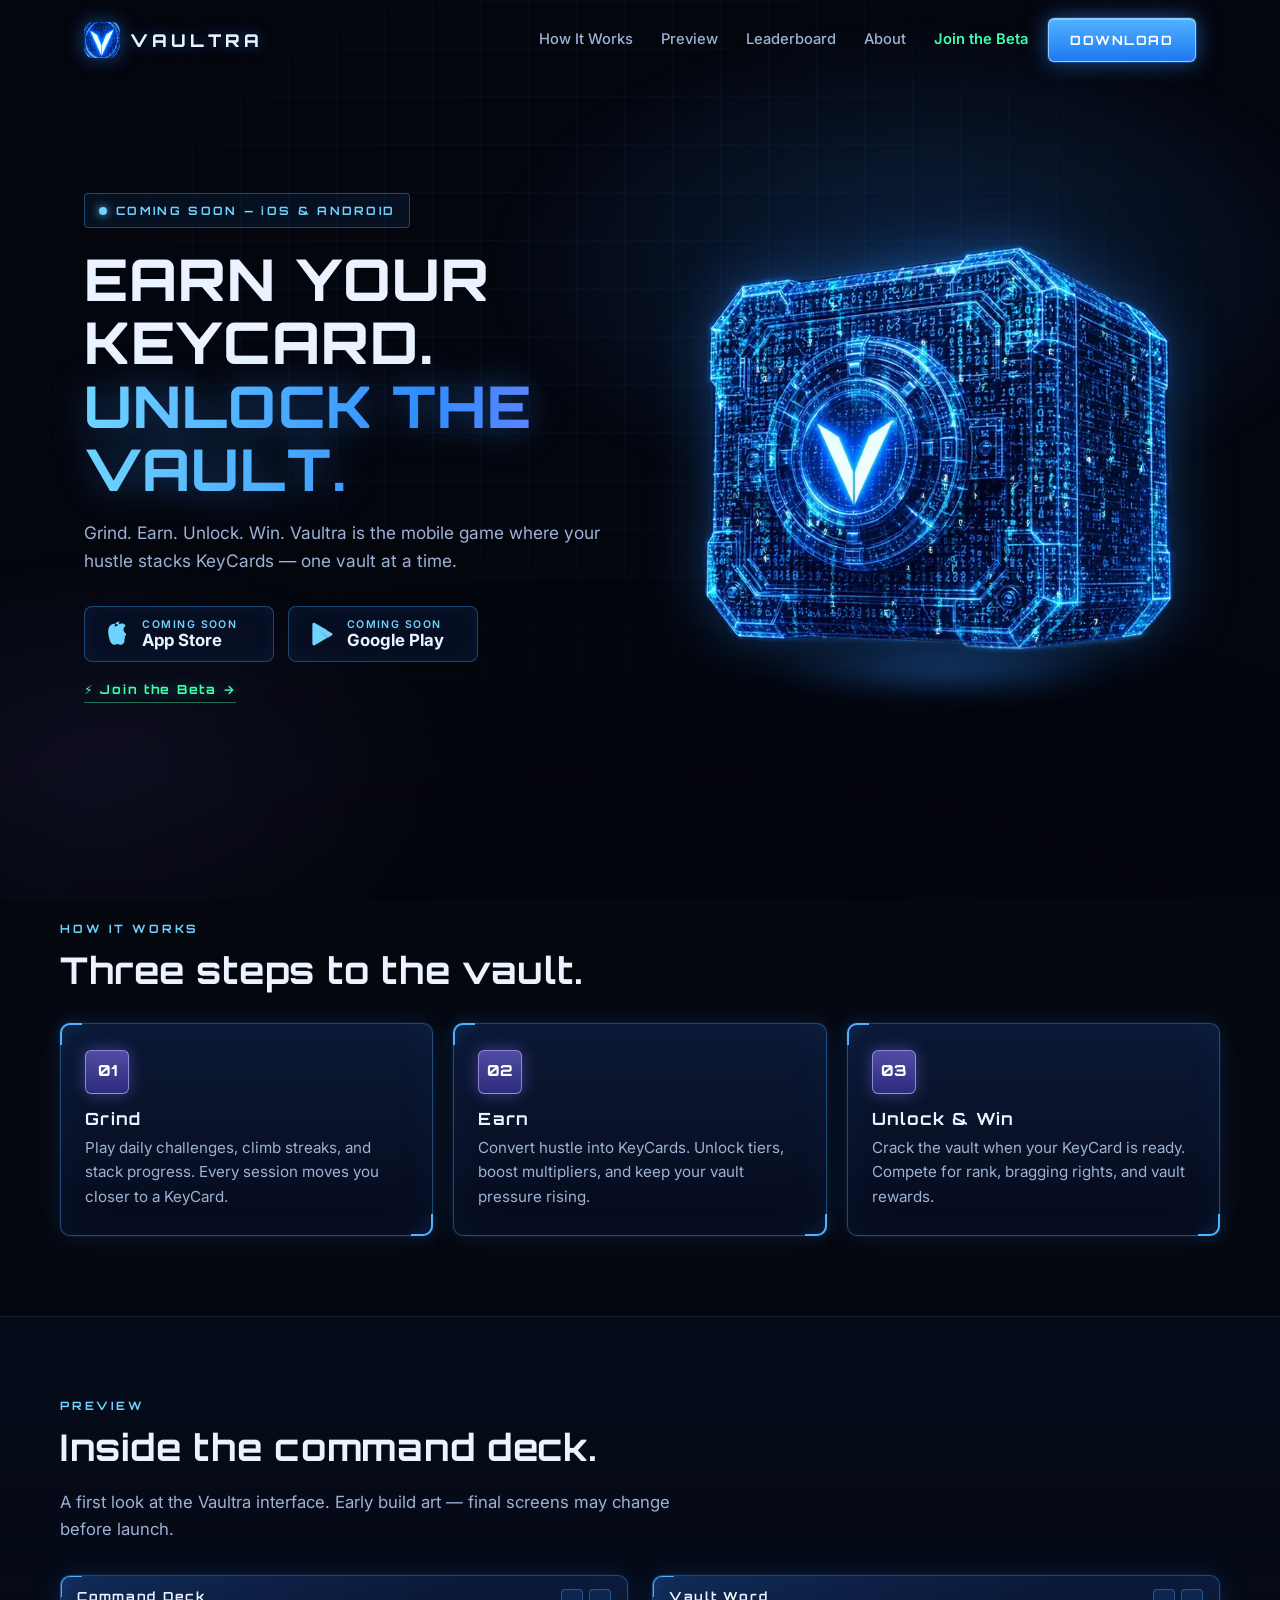
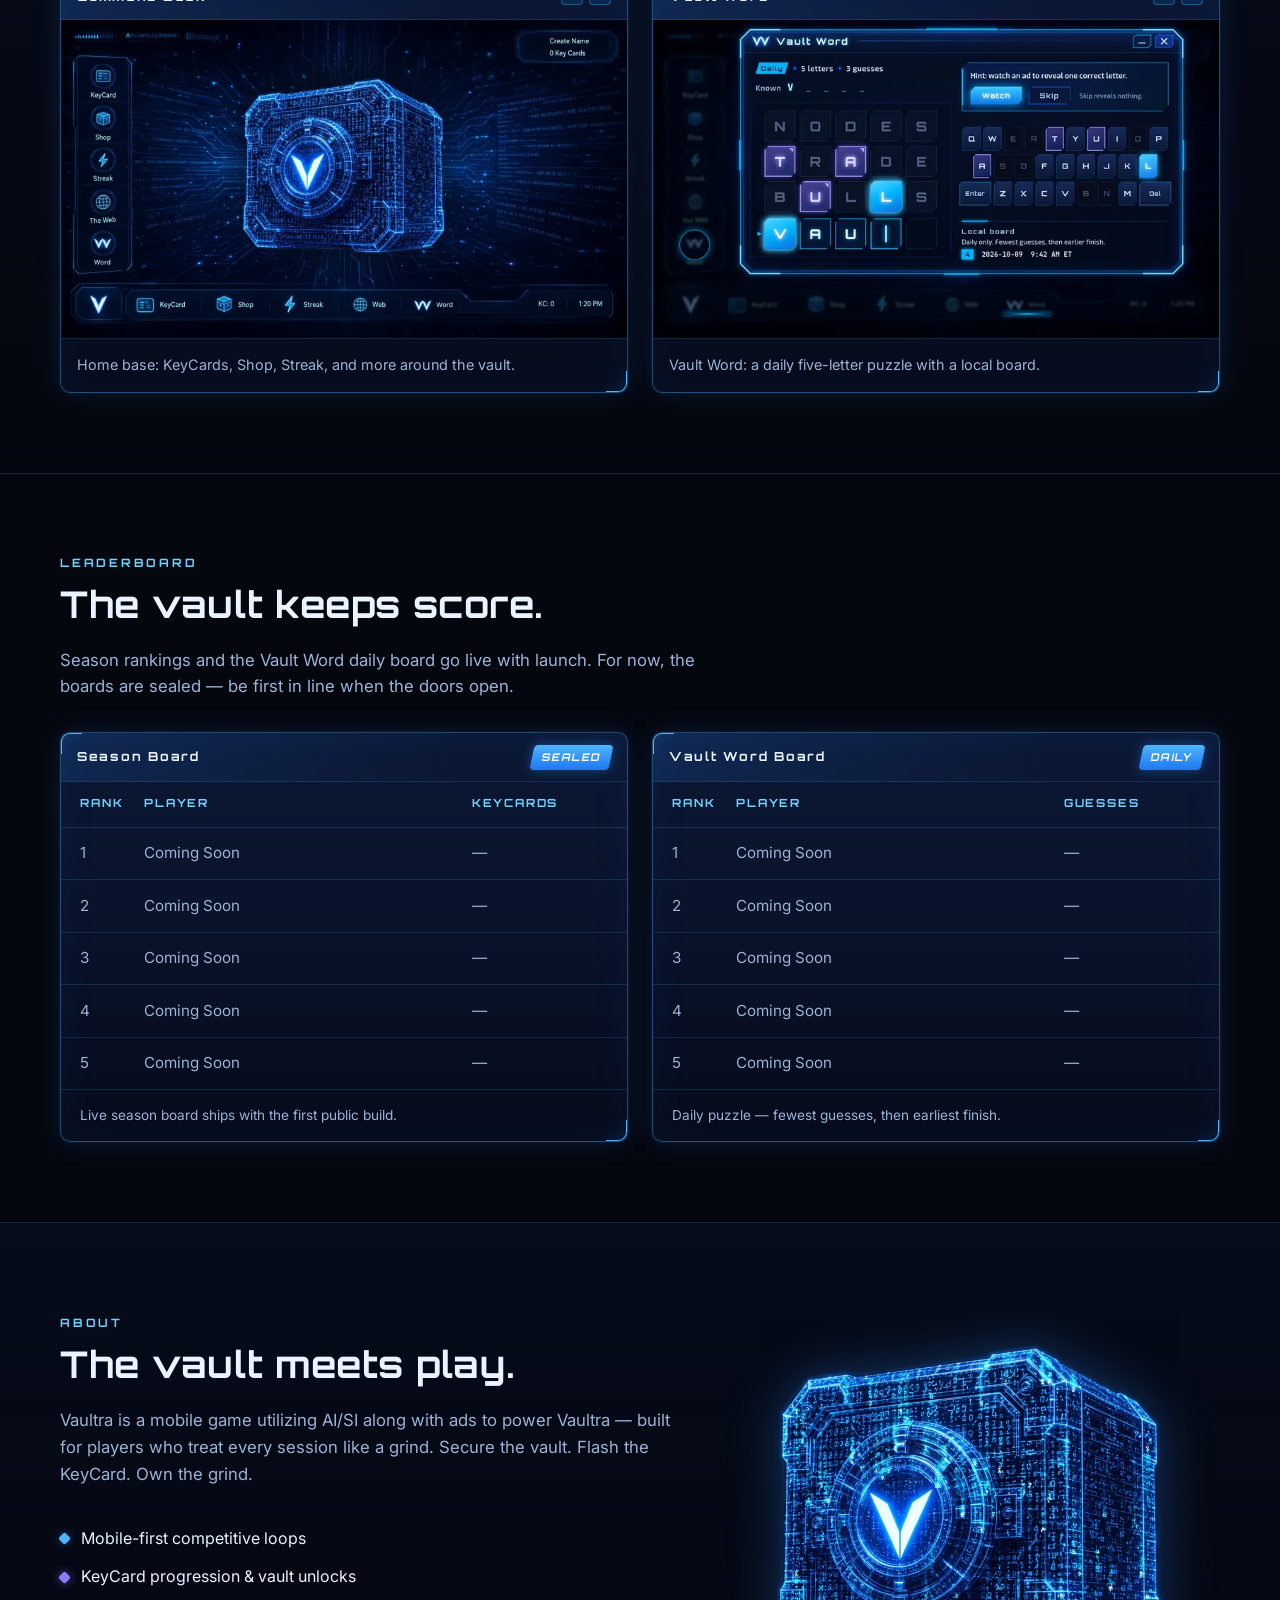
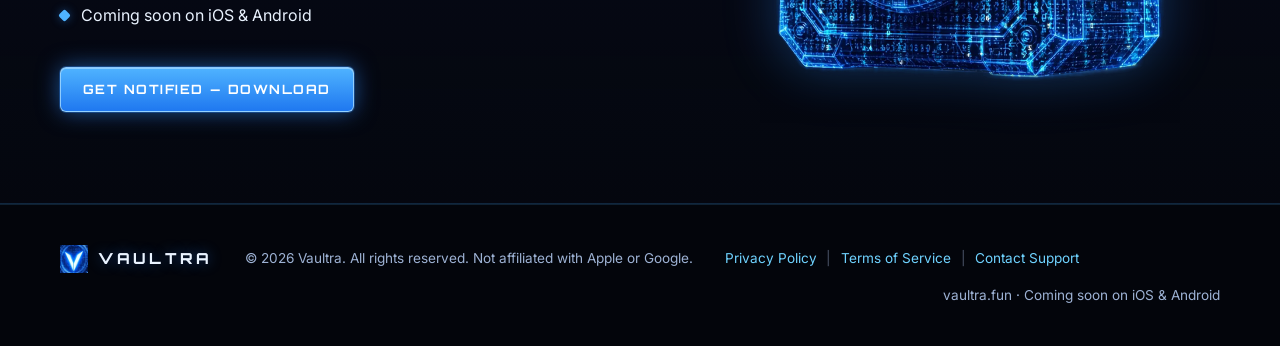
==== index.html @ bc37df1e "Add /signup closed-beta page (Quantum City bg, FormSubmit form + thanks page), /privacy and /terms, " ====
<!DOCTYPE html>
<html lang="en">
<head>
  <meta charset="utf-8" />
  <meta name="viewport" content="width=device-width, initial-scale=1" />
  <title>Vaultra — Earn Your KeyCard. Unlock the Vault.</title>
  <meta name="description" content="Grind. Earn. Unlock. Win. Vaultra is the mobile game where your hustle stacks KeyCards — one vault at a time." />
  <meta name="theme-color" content="#05070f" />
  <meta name="color-scheme" content="dark" />
  <meta property="og:title" content="Vaultra — Earn Your KeyCard. Unlock the Vault." />
  <meta property="og:description" content="Vaultra is the mobile game where your hustle stacks KeyCards — one vault at a time. Coming soon to iOS &amp; Android." />
  <meta property="og:image" content="https://vaultra.fun/assets/img/vault-poster.webp" />
  <meta property="og:url" content="https://vaultra.fun/" />
  <link rel="icon" type="image/png" sizes="32x32" href="assets/favicon-32.png" />
  <link rel="icon" type="image/png" sizes="64x64" href="assets/favicon-64.png" />
  <link rel="apple-touch-icon" sizes="180x180" href="assets/apple-touch-icon.png" />
  <link rel="preload" as="image" href="assets/img/vault-poster.webp" type="image/webp" />
  <link rel="preconnect" href="https://fonts.googleapis.com" />
  <link rel="preconnect" href="https://fonts.gstatic.com" crossorigin />
  <link href="https://fonts.googleapis.com/css2?family=Inter:wght@400;500;600;700&family=Orbitron:wght@600;700;800&display=swap" rel="stylesheet" />
  <link rel="stylesheet" href="styles.css" />
</head>
<body>
  <canvas class="code-stream" aria-hidden="true"></canvas>
  <div class="bg-glow" aria-hidden="true"></div>
  <div class="bg-grid" aria-hidden="true"></div>

  <header class="site-header">
    <a class="brand" href="#top" aria-label="Vaultra home">
      <img src="assets/favicon-64.png" alt="" width="36" height="36" class="brand-mark" />
      <span class="brand-word">VAULTRA</span>
    </a>
    <nav class="nav" aria-label="Primary">
      <a href="#how">How It Works</a>
      <a href="#preview">Preview</a>
      <a href="#leaderboard">Leaderboard</a>
      <a href="#about">About</a>
      <a href="/signup/" class="nav-beta">Join the Beta</a>
    </nav>
    <a class="btn btn-primary header-cta" href="#download">DOWNLOAD</a>
    <button class="nav-toggle" type="button" aria-label="Open menu" aria-expanded="false">
      <span></span><span></span><span></span>
    </button>
  </header>

  <main id="top">
    <section class="hero">
      <div class="hero-copy">
        <p class="eyebrow"><span class="pulse" aria-hidden="true"></span>COMING SOON — iOS &amp; ANDROID</p>
        <h1>
          <span class="line-white">EARN YOUR KEYCARD.</span>
          <span class="line-blue">UNLOCK THE VAULT.</span>
        </h1>
        <p class="subcopy">
          Grind. Earn. Unlock. Win. Vaultra is the mobile game where your hustle stacks
          KeyCards — one vault at a time.
        </p>
        <div class="store-row" id="download">
          <span class="store-btn" role="img" aria-label="App Store — Coming Soon" title="Coming Soon">
            <svg class="store-icon" viewBox="0 0 24 24" aria-hidden="true"><path fill="currentColor" d="M18.71 19.5c-.83 1.24-1.71 2.45-3.05 2.47-1.34.03-1.77-.79-3.29-.79-1.53 0-2 .77-3.27.82-1.31.05-2.3-1.32-3.14-2.53C4.25 15 2.94 8.55 4.93 5.19c.99-1.66 2.76-2.71 4.68-2.74 1.3-.03 2.54.88 3.29.88.76 0 2.19-1.09 3.68-.93.62.03 2.37.25 3.49 1.9-.09.06-2.08 1.22-2.06 3.64.03 2.89 2.54 3.85 2.57 3.86-.02.07-.4 1.37-1.32 2.71M13 3.5c.73-.83 1.22-1.98 1.08-3.13-1.05.04-2.31.7-3.06 1.56-.67.77-1.26 2-1.1 3.17 1.16.09 2.35-.59 3.08-1.6"/></svg>
            <span class="store-text"><small>Coming Soon</small><strong>App Store</strong></span>
          </span>
          <span class="store-btn" role="img" aria-label="Google Play — Coming Soon" title="Coming Soon">
            <svg class="store-icon" viewBox="0 0 24 24" aria-hidden="true"><path fill="currentColor" d="M3.6 1.8c-.3.3-.5.8-.5 1.4v17.6c0 .6.2 1.1.5 1.4l.1.1 9.9-9.9v-.2L3.7 1.7l-.1.1zM16.9 15.6l-3.3-3.3v-.2l3.3-3.3.1.1 3.9 2.2c1.1.6 1.1 1.7 0 2.3l-3.9 2.2h-.1zM17 15.5 13.6 12 3.6 22.2c.4.4 1 .4 1.7.1L17 15.5M17 8.5 5.3 1.8c-.7-.4-1.3-.3-1.7.1L13.6 12 17 8.5z"/></svg>
            <span class="store-text"><small>Coming Soon</small><strong>Google Play</strong></span>
          </span>
        </div>
        <a class="beta-link" href="/signup/"><span aria-hidden="true">⚡</span> Join the Beta →</a>
      </div>

      <div class="hero-art">
        <div class="hero-halo" aria-hidden="true"></div>
        <video class="hero-video vault-video" autoplay muted loop playsinline preload="none"
               poster="assets/img/vault-poster.webp" width="720" height="720"
               aria-label="Animated Vaultra vault with a glowing blue V">
          <source data-src="assets/video/vault-anim.webm" type="video/webm" />
          <source data-src="assets/video/vault-anim.mp4" type="video/mp4" />
          <img src="assets/img/vault-poster.webp" alt="Vaultra vault with a glowing blue V" width="720" height="720" />
        </video>
        <img class="hero-static vault-static" src="assets/img/vault-poster.webp" alt="Vaultra vault with a glowing blue V" width="720" height="720" />
        <div class="hero-floor" aria-hidden="true"></div>
      </div>
    </section>

    <section class="section" id="how">
      <div class="section-inner">
        <p class="section-eyebrow">HOW IT WORKS</p>
        <h2>Three steps to the vault.</h2>
        <div class="cards">
          <article class="card panel">
            <div class="card-num" aria-hidden="true">01</div>
            <h3>Grind</h3>
            <p>Play daily challenges, climb streaks, and stack progress. Every session moves you closer to a KeyCard.</p>
          </article>
          <article class="card panel">
            <div class="card-num" aria-hidden="true">02</div>
            <h3>Earn</h3>
            <p>Convert hustle into KeyCards. Unlock tiers, boost multipliers, and keep your vault pressure rising.</p>
          </article>
          <article class="card panel">
            <div class="card-num" aria-hidden="true">03</div>
            <h3>Unlock &amp; Win</h3>
            <p>Crack the vault when your KeyCard is ready. Compete for rank, bragging rights, and vault rewards.</p>
          </article>
        </div>
      </div>
    </section>

    <section class="section section-alt" id="preview">
      <div class="section-inner">
        <p class="section-eyebrow">PREVIEW</p>
        <h2>Inside the command deck.</h2>
        <p class="section-lead">A first look at the Vaultra interface. Early build art — final screens may change before launch.</p>
        <div class="shots">
          <figure class="shot panel">
            <div class="panel-bar"><span class="panel-title">Command Deck</span><span class="panel-dots" aria-hidden="true"><i></i><i></i></span></div>
            <img src="assets/img/desktop-command-deck-800.webp"
                 srcset="assets/img/desktop-command-deck-800.webp 800w, assets/img/desktop-command-deck.webp 1280w"
                 sizes="(max-width: 900px) 92vw, 540px"
                 alt="Vaultra command deck screen with the glowing blue V vault and KeyCard, Shop, Streak, Web and Word menus"
                 width="1280" height="720" loading="lazy" decoding="async" />
            <figcaption>Home base: KeyCards, Shop, Streak, and more around the vault.</figcaption>
          </figure>
          <figure class="shot panel">
            <div class="panel-bar"><span class="panel-title">Vault Word</span><span class="panel-dots" aria-hidden="true"><i></i><i></i></span></div>
            <img src="assets/img/vault-word-window-800.webp"
                 srcset="assets/img/vault-word-window-800.webp 800w, assets/img/vault-word-window.webp 1280w"
                 sizes="(max-width: 900px) 92vw, 540px"
                 alt="Vault Word daily puzzle window with a five-letter grid and on-screen keyboard"
                 width="1280" height="720" loading="lazy" decoding="async" />
            <figcaption>Vault Word: a daily five-letter puzzle with a local board.</figcaption>
          </figure>
        </div>
      </div>
    </section>

    <section class="section" id="leaderboard">
      <div class="section-inner">
        <p class="section-eyebrow">LEADERBOARD</p>
        <h2>The vault keeps score.</h2>
        <p class="section-lead">Season rankings and the Vault Word daily board go live with launch. For now, the boards are sealed — be first in line when the doors open.</p>
        <div class="lb-grid">
          <div class="lb-panel panel" role="region" aria-label="Season Board">
            <div class="panel-bar"><span class="panel-title">Season Board</span><span class="tag">Sealed</span></div>
            <div class="lb-row lb-head"><span>Rank</span><span>Player</span><span>KeyCards</span></div>
            <div class="lb-row muted"><span>1</span><span>Coming Soon</span><span>—</span></div>
            <div class="lb-row muted"><span>2</span><span>Coming Soon</span><span>—</span></div>
            <div class="lb-row muted"><span>3</span><span>Coming Soon</span><span>—</span></div>
            <div class="lb-row muted"><span>4</span><span>Coming Soon</span><span>—</span></div>
            <div class="lb-row muted"><span>5</span><span>Coming Soon</span><span>—</span></div>
            <p class="lb-note">Live season board ships with the first public build.</p>
          </div>
          <div class="lb-panel panel" role="region" aria-label="Vault Word Board">
            <div class="panel-bar"><span class="panel-title">Vault Word Board</span><span class="tag">Daily</span></div>
            <div class="lb-row lb-head"><span>Rank</span><span>Player</span><span>Guesses</span></div>
            <div class="lb-row muted"><span>1</span><span>Coming Soon</span><span>—</span></div>
            <div class="lb-row muted"><span>2</span><span>Coming Soon</span><span>—</span></div>
            <div class="lb-row muted"><span>3</span><span>Coming Soon</span><span>—</span></div>
            <div class="lb-row muted"><span>4</span><span>Coming Soon</span><span>—</span></div>
            <div class="lb-row muted"><span>5</span><span>Coming Soon</span><span>—</span></div>
            <p class="lb-note">Daily puzzle — fewest guesses, then earliest finish.</p>
          </div>
        </div>
      </div>
    </section>

    <section class="section section-alt" id="about">
      <div class="section-inner about-grid">
        <div>
          <p class="section-eyebrow">ABOUT</p>
          <h2>The vault meets play.</h2>
          <p class="section-lead">
            Vaultra is a mobile game utilizing AI/SI along with ads to power Vaultra — built for players who treat every session like a grind. Secure the vault. Flash the KeyCard. Own the grind.
          </p>
          <ul class="about-list">
            <li><span class="dot"></span> Mobile-first competitive loops</li>
            <li><span class="dot alt"></span> KeyCard progression &amp; vault unlocks</li>
            <li><span class="dot"></span> Coming soon on iOS &amp; Android</li>
          </ul>
          <a class="btn btn-primary" href="#download">GET NOTIFIED — DOWNLOAD</a>
        </div>
        <figure class="about-art vault-media">
          <video class="vault-video about-video" muted loop playsinline preload="none"
                 poster="assets/img/vault-poster.webp" width="720" height="720"
                 aria-label="Animated Vaultra vault mark — glowing blue V on a code-etched vault">
            <source data-src="assets/video/vault-anim.webm" type="video/webm" />
            <source data-src="assets/video/vault-anim.mp4" type="video/mp4" />
            <img src="assets/img/vault-poster.webp" alt="Vaultra vault mark — glowing blue V on a code-etched vault" width="720" height="720" loading="lazy" decoding="async" />
          </video>
          <img class="vault-static" src="assets/img/vault-poster.webp" alt="Vaultra vault mark — glowing blue V on a code-etched vault" width="720" height="720" loading="lazy" decoding="async" />
        </figure>
      </div>
    </section>
  </main>

  <footer class="site-footer">
    <div class="footer-inner">
      <div class="brand brand-footer">
        <img src="assets/favicon-64.png" alt="" width="28" height="28" loading="lazy" />
        <span class="brand-word">VAULTRA</span>
      </div>
      <p class="footer-copy">© <span id="year"></span> Vaultra. All rights reserved. Not affiliated with Apple or Google.</p>
      <nav class="footer-links" aria-label="Legal">
        <a href="/privacy/">Privacy Policy</a><span aria-hidden="true">|</span>
        <a href="/terms/">Terms of Service</a><span aria-hidden="true">|</span>
        <a href="mailto:vaultra@mail.grokbot.com">Contact Support</a>
      </nav>
      <p class="footer-meta">vaultra.fun · Coming soon on iOS &amp; Android</p>
    </div>
  </footer>

  <script src="main.js" defer></script>
</body>
</html>
---- styles.css ----
/* Vaultra — Matrix / AI blue command-deck theme */
:root {
  --bg: #05070f;
  --bg-deep: #03050b;
  --panel: rgba(9, 18, 40, 0.78);
  --panel-solid: #0a1430;
  --blue: #2f8cff;
  --blue-bright: #4fb3ff;
  --cyan: #6fd3ff;
  --violet: #8c7bff;
  --glow: rgba(47, 140, 255, 0.45);
  --glow-soft: rgba(47, 140, 255, 0.18);
  --line: rgba(79, 179, 255, 0.35);
  --line-soft: rgba(79, 179, 255, 0.16);
  --text: #eaf3ff;
  --muted: #9db2d4;
  --radius: 10px;
  --cut: 14px;
  --font: "Inter", system-ui, -apple-system, "Segoe UI", Roboto, sans-serif;
  --font-display: "Orbitron", "Inter", system-ui, sans-serif;
  --max: 1160px;
}

*, *::before, *::after { box-sizing: border-box; }
html { scroll-behavior: smooth; background: var(--bg); }
body {
  margin: 0;
  min-height: 100vh;
  font-family: var(--font);
  background: var(--bg);
  color: var(--text);
  line-height: 1.6;
  overflow-x: hidden;
  position: relative;
  -webkit-font-smoothing: antialiased;
}

img, video { max-width: 100%; display: block; }
a { color: inherit; text-decoration: none; }
h1, h2, h3 { line-height: 1.1; margin: 0 0 0.6em; font-family: var(--font-display); letter-spacing: 0.02em; }

/* ---------- Background layers ---------- */
.code-stream {
  position: fixed;
  inset: 0;
  width: 100%;
  height: 100%;
  z-index: 0;
  pointer-events: none;
  opacity: 0.32;
}
.bg-glow {
  position: fixed;
  inset: 0;
  pointer-events: none;
  z-index: 0;
  background:
    radial-gradient(ellipse 55% 45% at 72% 30%, rgba(47, 140, 255, 0.20), transparent 62%),
    radial-gradient(ellipse 45% 40% at 8% 85%, rgba(140, 123, 255, 0.08), transparent 60%),
    radial-gradient(ellipse 120% 80% at 50% 120%, rgba(3, 5, 11, 0.9), transparent 70%);
}
.bg-grid {
  position: fixed;
  inset: 0;
  pointer-events: none;
  z-index: 0;
  background-image:
    linear-gradient(rgba(79, 179, 255, 0.045) 1px, transparent 1px),
    linear-gradient(90deg, rgba(79, 179, 255, 0.045) 1px, transparent 1px);
  background-size: 48px 48px;
  mask-image: radial-gradient(ellipse 80% 70% at 50% 30%, #000 30%, transparent 80%);
  -webkit-mask-image: radial-gradient(ellipse 80% 70% at 50% 30%, #000 30%, transparent 80%);
}

.site-header, main, .site-footer { position: relative; z-index: 1; }

/* ---------- Header ---------- */
.site-header {
  display: flex;
  align-items: center;
  gap: 1.25rem;
  max-width: var(--max);
  margin: 0 auto;
  padding: 1.1rem 1.5rem;
}
.brand { display: flex; align-items: center; gap: 0.65rem; font-weight: 800; }
.brand-mark { border-radius: 8px; box-shadow: 0 0 18px var(--glow); }
.brand-word {
  font-family: var(--font-display);
  font-size: 1.1rem;
  letter-spacing: 0.22em;
  text-shadow: 0 0 14px var(--glow);
}
.nav { display: flex; gap: 1.75rem; margin-left: auto; font-size: 0.92rem; font-weight: 500; color: var(--muted); }
.nav a { transition: color .2s, text-shadow .2s; }
.nav a:hover, .nav a:focus-visible { color: var(--cyan); text-shadow: 0 0 12px var(--glow); }

/* ---------- Buttons (Vault Word style) ---------- */
.btn {
  display: inline-flex;
  align-items: center;
  justify-content: center;
  padding: 0.7rem 1.35rem;
  font-family: var(--font-display);
  font-weight: 700;
  font-size: 0.8rem;
  letter-spacing: 0.12em;
  border-radius: 6px;
  transition: transform .15s, box-shadow .2s, background .2s;
}
.btn-primary {
  color: #fff;
  background: linear-gradient(180deg, #4fb3ff 0%, #1f78f0 100%);
  border: 1px solid rgba(160, 215, 255, 0.85);
  box-shadow: 0 0 0 1px rgba(47, 140, 255, 0.3), 0 0 22px rgba(47, 140, 255, 0.55), inset 0 1px 0 rgba(255,255,255,0.35);
}
.btn-primary:hover, .btn-primary:focus-visible {
  transform: translateY(-1px);
  box-shadow: 0 0 0 1px rgba(47, 140, 255, 0.5), 0 0 32px rgba(47, 140, 255, 0.8), inset 0 1px 0 rgba(255,255,255,0.4);
}
.header-cta { flex-shrink: 0; }

.nav-toggle {
  display: none;
  background: transparent;
  border: 1px solid var(--line);
  border-radius: 6px;
  padding: 0.5rem;
  cursor: pointer;
}
.nav-toggle span { display: block; width: 20px; height: 2px; background: var(--cyan); margin: 4px 0; box-shadow: 0 0 6px var(--glow); }

/* ---------- Panels (Vault Word window style) ---------- */
.panel {
  position: relative;
  background: linear-gradient(180deg, rgba(14, 28, 62, 0.82), rgba(7, 13, 30, 0.88));
  border: 1px solid var(--line);
  border-radius: var(--radius);
  box-shadow: 0 0 0 1px rgba(47, 140, 255, 0.08), 0 0 28px rgba(47, 140, 255, 0.14), inset 0 0 40px rgba(47, 140, 255, 0.06);
  backdrop-filter: blur(4px);
  -webkit-backdrop-filter: blur(4px);
}
.panel::before, .panel::after {
  content: "";
  position: absolute;
  width: 22px;
  height: 22px;
  border: 2px solid var(--blue-bright);
  pointer-events: none;
  filter: drop-shadow(0 0 6px var(--glow));
}
.panel::before { top: -1px; left: -1px; border-right: 0; border-bottom: 0; border-top-left-radius: var(--radius); }
.panel::after { bottom: -1px; right: -1px; border-left: 0; border-top: 0; border-bottom-right-radius: var(--radius); }
.panel-bar {
  display: flex;
  align-items: center;
  justify-content: space-between;
  gap: 1rem;
  padding: 0.7rem 1rem;
  border-bottom: 1px solid var(--line-soft);
  background: linear-gradient(90deg, rgba(47, 140, 255, 0.14), transparent 70%);
}
.panel-title { font-family: var(--font-display); font-size: 0.78rem; font-weight: 700; letter-spacing: 0.14em; color: var(--text); }
.panel-dots { display: flex; gap: 6px; }
.panel-dots i { width: 22px; height: 16px; border: 1px solid var(--line); border-radius: 4px; background: rgba(47,140,255,0.12); }
.tag {
  font-family: var(--font-display);
  font-size: 0.66rem;
  font-weight: 700;
  letter-spacing: 0.14em;
  text-transform: uppercase;
  color: #fff;
  padding: 0.25rem 0.6rem;
  border-radius: 4px;
  background: linear-gradient(180deg, #4fb3ff, #1f78f0);
  box-shadow: 0 0 12px var(--glow);
  transform: skewX(-12deg);
}

/* ---------- Hero ---------- */
.hero {
  max-width: var(--max);
  margin: 0 auto;
  padding: 2.5rem 1.5rem 4rem;
  display: grid;
  grid-template-columns: 1.05fr 0.95fr;
  align-items: center;
  gap: 2rem;
  min-height: min(760px, calc(100vh - 80px));
}
.eyebrow {
  display: inline-flex;
  align-items: center;
  gap: 0.6rem;
  font-family: var(--font-display);
  font-size: 0.72rem;
  font-weight: 700;
  letter-spacing: 0.2em;
  color: var(--cyan);
  margin: 0 0 1.25rem;
  padding: 0.45rem 0.85rem;
  border: 1px solid var(--line);
  border-radius: 4px;
  background: rgba(47, 140, 255, 0.08);
}
.pulse {
  width: 8px; height: 8px; border-radius: 50%;
  background: var(--cyan);
  box-shadow: 0 0 10px var(--cyan);
  animation: pulse 1.8s ease-in-out infinite;
}
@keyframes pulse { 50% { opacity: 0.35; } }
.hero h1 { font-size: clamp(2rem, 4.6vw, 3.6rem); font-weight: 800; margin-bottom: 1.1rem; }
.line-white, .line-blue { display: block; }
.line-blue {
  color: var(--blue-bright);
  background: linear-gradient(90deg, #6fd3ff, #2f8cff 60%, #8c7bff);
  -webkit-background-clip: text;
  background-clip: text;
  -webkit-text-fill-color: transparent;
  filter: drop-shadow(0 0 18px rgba(47, 140, 255, 0.45));
}
.subcopy { max-width: 34rem; font-size: 1.08rem; color: var(--muted); margin: 0 0 2rem; }

.store-row { display: flex; flex-wrap: wrap; gap: 0.9rem; }
.store-btn {
  display: inline-flex;
  align-items: center;
  gap: 0.75rem;
  min-width: 190px;
  padding: 0.7rem 1.2rem;
  border: 1px solid var(--line);
  border-radius: 8px;
  background: rgba(9, 18, 40, 0.75);
  color: var(--text);
  cursor: default;
  box-shadow: inset 0 0 18px rgba(47, 140, 255, 0.08);
}
.store-icon { width: 26px; height: 26px; flex-shrink: 0; color: var(--cyan); }
.store-text { display: flex; flex-direction: column; line-height: 1.15; white-space: nowrap; }
.store-text small {
  font-size: 0.66rem;
  letter-spacing: 0.14em;
  text-transform: uppercase;
  color: var(--cyan);
  font-weight: 600;
}
.store-text strong { font-size: 1.05rem; font-weight: 700; }

.hero-art {
  position: relative;
  display: grid;
  place-items: center;
  aspect-ratio: 1 / 1;
  width: 100%;
  max-width: 560px;
  justify-self: center;
}
.hero-halo {
  position: absolute;
  inset: 8%;
  border-radius: 50%;
  background: radial-gradient(circle, rgba(47, 140, 255, 0.35) 0%, rgba(47, 140, 255, 0.10) 45%, transparent 70%);
  filter: blur(10px);
}
.hero-video, .hero-static {
  position: relative;
  grid-area: 1 / 1;
  width: 100%;
  height: auto;
  aspect-ratio: 1 / 1;
  object-fit: contain;
  filter: drop-shadow(0 0 30px rgba(47, 140, 255, 0.35));
}
.vault-video.is-mp4 { mix-blend-mode: screen; }
.hero-static { display: none; }
.hero-floor {
  position: absolute;
  left: 15%; right: 15%; bottom: 2%;
  height: 10%;
  border-radius: 50%;
  background: radial-gradient(ellipse, rgba(47, 140, 255, 0.45), transparent 70%);
  filter: blur(14px);
}

/* ---------- Sections ---------- */
.section { padding: 5rem 1.5rem; }
.section-alt {
  background: linear-gradient(180deg, rgba(8, 16, 36, 0.55), rgba(5, 7, 15, 0.2));
  border-top: 1px solid var(--line-soft);
  border-bottom: 1px solid var(--line-soft);
}
.section-inner { max-width: var(--max); margin: 0 auto; }
.section-eyebrow {
  font-family: var(--font-display);
  font-size: 0.72rem;
  font-weight: 700;
  letter-spacing: 0.24em;
  color: var(--cyan);
  margin: 0 0 0.75rem;
}
.section h2 { font-size: clamp(1.5rem, 3vw, 2.3rem); font-weight: 700; }
.section-lead { max-width: 40rem; color: var(--muted); font-size: 1.05rem; margin: 0 0 2rem; }

.cards { display: grid; grid-template-columns: repeat(3, 1fr); gap: 1.25rem; margin-top: 2rem; }
.card { padding: 1.6rem 1.5rem; }
.card-num {
  display: inline-grid;
  place-items: center;
  width: 44px; height: 44px;
  font-family: var(--font-display);
  font-weight: 800;
  font-size: 0.95rem;
  color: #fff;
  border-radius: 6px;
  margin-bottom: 1rem;
  background: linear-gradient(180deg, rgba(140, 123, 255, 0.55), rgba(70, 60, 180, 0.6));
  border: 1px solid rgba(180, 170, 255, 0.7);
  box-shadow: 0 0 16px rgba(140, 123, 255, 0.4);
}
.card h3 { font-size: 1.05rem; letter-spacing: 0.08em; margin-bottom: 0.5rem; }
.card p { margin: 0; color: var(--muted); font-size: 0.95rem; }

/* Preview */
.shots { display: grid; grid-template-columns: repeat(2, 1fr); gap: 1.5rem; }
.shot { margin: 0; overflow: hidden; }
.shot img { width: 100%; height: auto; aspect-ratio: 16 / 9; object-fit: cover; background: var(--bg-deep); }
.shot figcaption { padding: 0.85rem 1rem 1rem; font-size: 0.9rem; color: var(--muted); border-top: 1px solid var(--line-soft); }

/* Leaderboard */
.lb-grid { display: grid; grid-template-columns: repeat(2, minmax(0, 1fr)); gap: 1.5rem; align-items: stretch; }
.lb-panel { overflow: hidden; display: flex; flex-direction: column; }
.lb-panel .lb-note { margin-top: auto; }
.lb-head span { white-space: nowrap; }
.lb-row {
  display: grid;
  grid-template-columns: 64px 1fr 136px;
  padding: 0.85rem 1.2rem;
  border-bottom: 1px solid var(--line-soft);
  font-size: 0.95rem;
}
.lb-head {
  font-family: var(--font-display);
  font-size: 0.7rem;
  font-weight: 700;
  letter-spacing: 0.16em;
  text-transform: uppercase;
  color: var(--cyan);
}
.lb-row.muted { color: var(--muted); }
.lb-note { margin: 0; padding: 0.9rem 1.2rem; font-size: 0.85rem; color: var(--muted); }

/* About */
.about-grid { display: grid; grid-template-columns: 1.1fr 0.9fr; gap: 3rem; align-items: center; }
.about-list { list-style: none; padding: 0; margin: 0 0 2rem; }
.about-list li { display: flex; align-items: center; gap: 0.75rem; padding: 0.4rem 0; color: var(--text); }
.dot { width: 9px; height: 9px; border-radius: 2px; transform: rotate(45deg); background: var(--blue-bright); box-shadow: 0 0 10px var(--glow); flex-shrink: 0; }
.dot.alt { background: var(--violet); box-shadow: 0 0 10px rgba(140, 123, 255, 0.6); }
.about-art { margin: 0; justify-self: center; width: 100%; max-width: 420px; display: grid; }
.about-art .vault-video, .about-art .vault-static {
  grid-area: 1 / 1;
  width: 100%;
  height: auto;
  aspect-ratio: 1 / 1;
  object-fit: contain;
  filter: drop-shadow(0 0 26px rgba(47, 140, 255, 0.35));
}
.about-art .vault-static { display: none; }

/* Footer */
.site-footer { border-top: 1px solid var(--line-soft); padding: 2.5rem 1.5rem; background: rgba(3, 5, 11, 0.7); }
.footer-inner { max-width: var(--max); margin: 0 auto; display: flex; flex-wrap: wrap; align-items: center; gap: 0.75rem 2rem; }
.footer-copy, .footer-meta { margin: 0; font-size: 0.85rem; color: var(--muted); }
.footer-meta { margin-left: auto; }
.brand-footer .brand-word { font-size: 0.95rem; }

.footer-links { display: flex; flex-wrap: wrap; align-items: center; gap: 0.4rem 0.6rem; font-size: 0.85rem; color: var(--muted); }
.footer-links a { color: var(--cyan); transition: color .2s, text-shadow .2s; }
.footer-links a:hover, .footer-links a:focus-visible { color: #fff; text-shadow: 0 0 10px var(--glow); }
.footer-links span { opacity: 0.45; }
.footer-note { flex-basis: 100%; }
.nav .nav-beta { color: #3dffb0; font-weight: 600; }
.nav .nav-beta:hover, .nav .nav-beta:focus-visible { color: #fff; text-shadow: 0 0 12px rgba(61, 255, 176, 0.6); }
.beta-link {
  display: inline-block;
  margin-top: 1.1rem;
  font-family: var(--font-display);
  font-size: 0.78rem;
  font-weight: 700;
  letter-spacing: 0.14em;
  color: #3dffb0;
  text-shadow: 0 0 12px rgba(61, 255, 176, 0.35);
  border-bottom: 1px solid rgba(61, 255, 176, 0.4);
  padding-bottom: 2px;
}
.beta-link:hover, .beta-link:focus-visible { color: #fff; border-bottom-color: #fff; }

a:focus-visible, button:focus-visible { outline: 2px solid var(--cyan); outline-offset: 3px; }

/* ---------- Responsive ---------- */
@media (max-width: 900px) {
  .hero { grid-template-columns: 1fr; text-align: center; padding-top: 1rem; min-height: 0; gap: 0.5rem; }
  .hero-art { order: -1; max-width: 340px; }
  .hero-copy { display: flex; flex-direction: column; align-items: center; }
  .subcopy { margin-left: auto; margin-right: auto; }
  .store-row { justify-content: center; }
  .cards { grid-template-columns: 1fr; }
  .shots { grid-template-columns: 1fr; }
  .lb-grid { grid-template-columns: 1fr; }
  .about-grid { grid-template-columns: 1fr; gap: 2rem; }
  .about-art { max-width: 300px; }
}
@media (max-width: 760px) {
  .site-header { flex-wrap: wrap; padding: 0.9rem 1.1rem; }
  .header-cta { display: none; }
  .nav-toggle { display: block; margin-left: auto; }
  .nav {
    display: none;
    order: 3;
    width: 100%;
    flex-direction: column;
    gap: 0;
    margin: 0.5rem 0 0;
    border: 1px solid var(--line);
    border-radius: 8px;
    background: var(--panel-solid);
  }
  .nav.open { display: flex; }
  .nav a { padding: 0.85rem 1rem; border-bottom: 1px solid var(--line-soft); }
  .nav a:last-child { border-bottom: 0; }
  .section { padding: 3.5rem 1.1rem; }
  .hero { padding-left: 1.1rem; padding-right: 1.1rem; padding-bottom: 3rem; }
  .hero h1 { font-size: clamp(1.6rem, 7.4vw, 2.2rem); }
  .store-btn { min-width: 0; flex: 1 1 0; justify-content: center; gap: 0.55rem; padding: 0.65rem 0.7rem; }
  .store-icon { width: 22px; height: 22px; }
  .store-text small { font-size: 0.6rem; letter-spacing: 0.1em; }
  .store-text strong { font-size: 0.98rem; }
  .lb-row { grid-template-columns: 48px 1fr 118px; padding: 0.8rem 0.9rem; }
  .lb-head { letter-spacing: 0.1em; font-size: 0.64rem; }
  .footer-meta { margin-left: 0; }
}

/* ---------- Reduced motion ---------- */
@media (prefers-reduced-motion: reduce) {
  html { scroll-behavior: auto; }
  .code-stream { display: none; }
  .hero-video, .vault-video { display: none; }
  .hero-static, .about-art .vault-static { display: block; }
  .pulse { animation: none; }
  .btn { transition: none; }
}
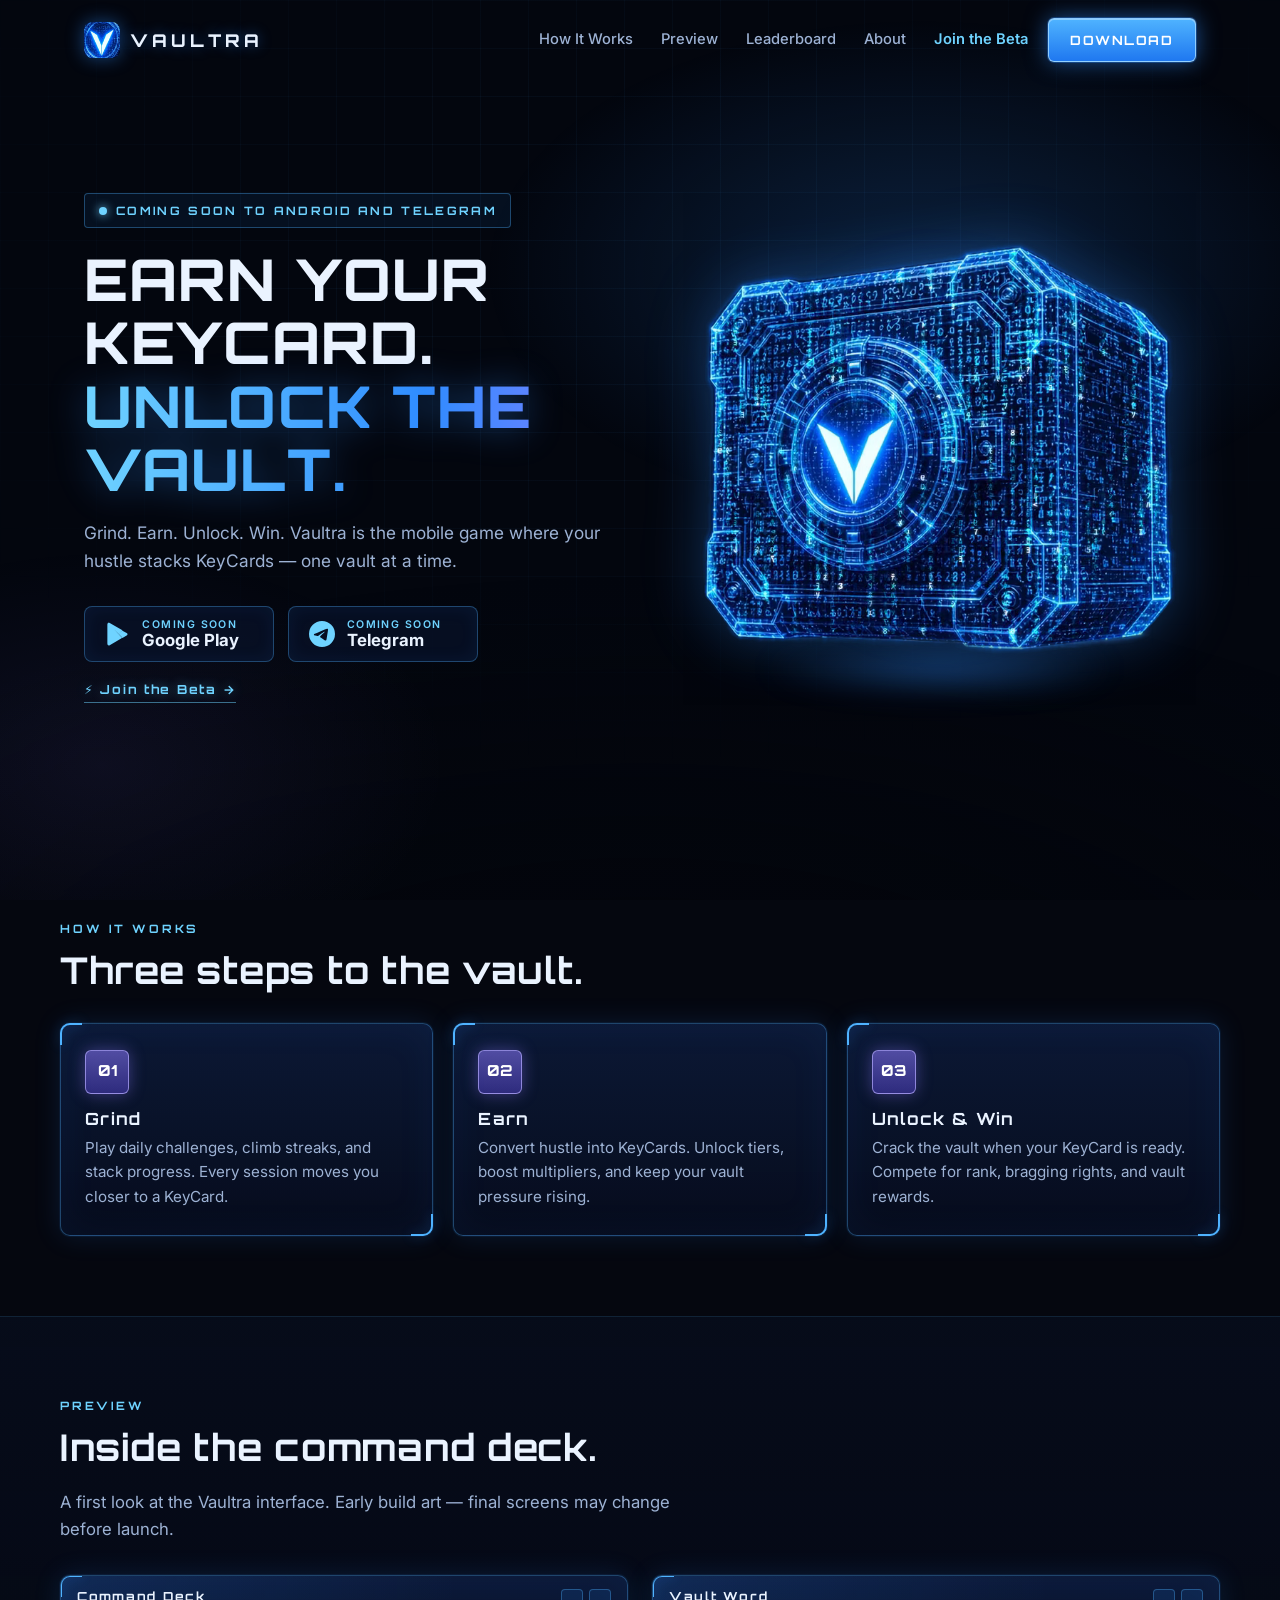
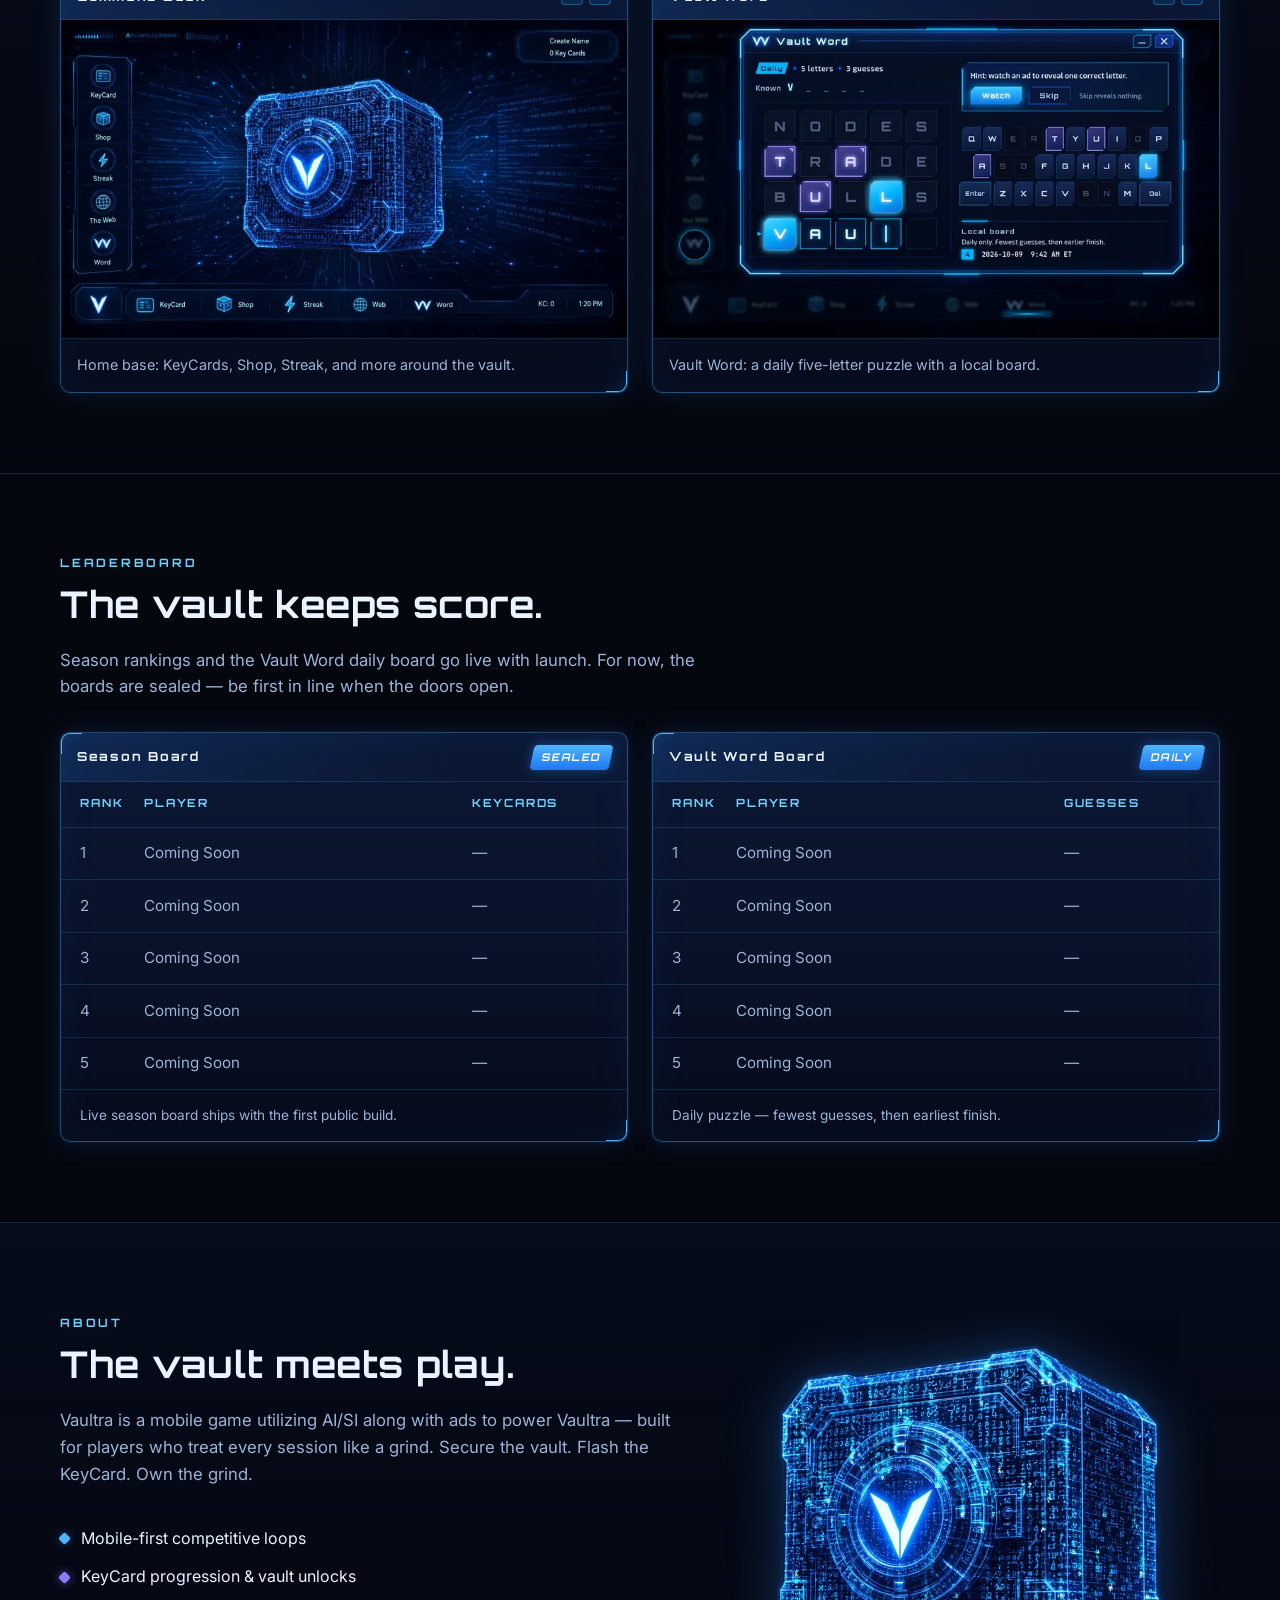
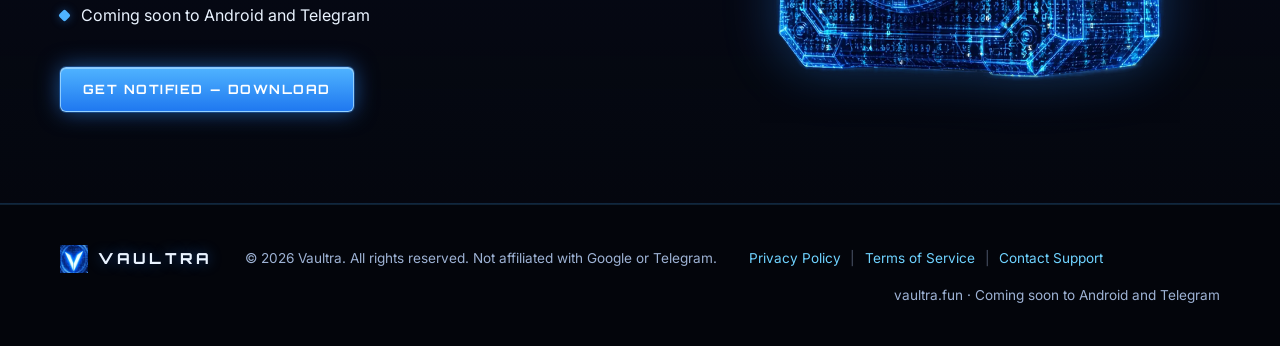
==== commit a4701321: "Platforms: Android + Telegram (remove iOS/App Store), Telegram Coming Soon badge, replace green acce" ====
--- a/index.html
+++ b/index.html
@@ -8,7 +8,7 @@
   <meta name="theme-color" content="#05070f" />
   <meta name="color-scheme" content="dark" />
   <meta property="og:title" content="Vaultra — Earn Your KeyCard. Unlock the Vault." />
-  <meta property="og:description" content="Vaultra is the mobile game where your hustle stacks KeyCards — one vault at a time. Coming soon to iOS &amp; Android." />
+  <meta property="og:description" content="Vaultra is the mobile game where your hustle stacks KeyCards — one vault at a time. Coming soon to Android and Telegram." />
   <meta property="og:image" content="https://vaultra.fun/assets/img/vault-poster.webp" />
   <meta property="og:url" content="https://vaultra.fun/" />
   <link rel="icon" type="image/png" sizes="32x32" href="assets/favicon-32.png" />
@@ -36,6 +36,7 @@
       <a href="#leaderboard">Leaderboard</a>
       <a href="#about">About</a>
       <a href="/signup/" class="nav-beta">Join the Beta</a>
+      <!-- X link placeholder: add once the official handle is confirmed, e.g. <a href="https://x.com/HANDLE" rel="noopener">X</a> -->
     </nav>
     <a class="btn btn-primary header-cta" href="#download">DOWNLOAD</a>
     <button class="nav-toggle" type="button" aria-label="Open menu" aria-expanded="false">
@@ -46,7 +47,7 @@
   <main id="top">
     <section class="hero">
       <div class="hero-copy">
-        <p class="eyebrow"><span class="pulse" aria-hidden="true"></span>COMING SOON — iOS &amp; ANDROID</p>
+        <p class="eyebrow"><span class="pulse" aria-hidden="true"></span>COMING SOON TO ANDROID AND TELEGRAM</p>
         <h1>
           <span class="line-white">EARN YOUR KEYCARD.</span>
           <span class="line-blue">UNLOCK THE VAULT.</span>
@@ -56,13 +57,13 @@
           KeyCards — one vault at a time.
         </p>
         <div class="store-row" id="download">
-          <span class="store-btn" role="img" aria-label="App Store — Coming Soon" title="Coming Soon">
-            <svg class="store-icon" viewBox="0 0 24 24" aria-hidden="true"><path fill="currentColor" d="M18.71 19.5c-.83 1.24-1.71 2.45-3.05 2.47-1.34.03-1.77-.79-3.29-.79-1.53 0-2 .77-3.27.82-1.31.05-2.3-1.32-3.14-2.53C4.25 15 2.94 8.55 4.93 5.19c.99-1.66 2.76-2.71 4.68-2.74 1.3-.03 2.54.88 3.29.88.76 0 2.19-1.09 3.68-.93.62.03 2.37.25 3.49 1.9-.09.06-2.08 1.22-2.06 3.64.03 2.89 2.54 3.85 2.57 3.86-.02.07-.4 1.37-1.32 2.71M13 3.5c.73-.83 1.22-1.98 1.08-3.13-1.05.04-2.31.7-3.06 1.56-.67.77-1.26 2-1.1 3.17 1.16.09 2.35-.59 3.08-1.6"/></svg>
-            <span class="store-text"><small>Coming Soon</small><strong>App Store</strong></span>
-          </span>
           <span class="store-btn" role="img" aria-label="Google Play — Coming Soon" title="Coming Soon">
             <svg class="store-icon" viewBox="0 0 24 24" aria-hidden="true"><path fill="currentColor" d="M3.6 1.8c-.3.3-.5.8-.5 1.4v17.6c0 .6.2 1.1.5 1.4l.1.1 9.9-9.9v-.2L3.7 1.7l-.1.1zM16.9 15.6l-3.3-3.3v-.2l3.3-3.3.1.1 3.9 2.2c1.1.6 1.1 1.7 0 2.3l-3.9 2.2h-.1zM17 15.5 13.6 12 3.6 22.2c.4.4 1 .4 1.7.1L17 15.5M17 8.5 5.3 1.8c-.7-.4-1.3-.3-1.7.1L13.6 12 17 8.5z"/></svg>
             <span class="store-text"><small>Coming Soon</small><strong>Google Play</strong></span>
+          </span>
+          <span class="store-btn" role="img" aria-label="Telegram — Coming Soon" title="Coming Soon">
+            <svg class="store-icon" viewBox="0 0 24 24" aria-hidden="true"><path fill="currentColor" d="M11.944 0A12 12 0 0 0 0 12a12 12 0 0 0 12 12 12 12 0 0 0 12-12A12 12 0 0 0 12 0a12 12 0 0 0-.056 0zm4.962 7.224c.1-.002.321.023.465.14a.506.506 0 0 1 .171.325c.016.093.036.306.02.472-.18 1.898-.962 6.502-1.36 8.627-.168.9-.499 1.201-.82 1.23-.696.065-1.225-.46-1.9-.902-1.056-.693-1.653-1.124-2.678-1.8-1.185-.78-.417-1.21.258-1.91.177-.184 3.247-2.977 3.307-3.23.007-.032.014-.15-.056-.212s-.174-.041-.249-.024c-.106.024-1.793 1.14-5.061 3.345-.48.33-.913.49-1.302.48-.428-.008-1.252-.241-1.865-.44-.752-.245-1.349-.374-1.297-.789.027-.216.325-.437.893-.663 3.498-1.524 5.83-2.529 6.998-3.014 3.332-1.386 4.025-1.627 4.476-1.635z"/></svg>
+            <span class="store-text"><small>Coming Soon</small><strong>Telegram</strong></span>
           </span>
         </div>
         <a class="beta-link" href="/signup/"><span aria-hidden="true">⚡</span> Join the Beta →</a>
@@ -175,7 +176,7 @@
           <ul class="about-list">
             <li><span class="dot"></span> Mobile-first competitive loops</li>
             <li><span class="dot alt"></span> KeyCard progression &amp; vault unlocks</li>
-            <li><span class="dot"></span> Coming soon on iOS &amp; Android</li>
+            <li><span class="dot"></span> Coming soon to Android and Telegram</li>
           </ul>
           <a class="btn btn-primary" href="#download">GET NOTIFIED — DOWNLOAD</a>
         </div>
@@ -199,13 +200,14 @@
         <img src="assets/favicon-64.png" alt="" width="28" height="28" loading="lazy" />
         <span class="brand-word">VAULTRA</span>
       </div>
-      <p class="footer-copy">© <span id="year"></span> Vaultra. All rights reserved. Not affiliated with Apple or Google.</p>
+      <p class="footer-copy">© <span id="year"></span> Vaultra. All rights reserved. Not affiliated with Google or Telegram.</p>
       <nav class="footer-links" aria-label="Legal">
         <a href="/privacy/">Privacy Policy</a><span aria-hidden="true">|</span>
         <a href="/terms/">Terms of Service</a><span aria-hidden="true">|</span>
         <a href="mailto:vaultra@mail.grokbot.com">Contact Support</a>
+        <!-- X link placeholder: add once the official handle is confirmed -->
       </nav>
-      <p class="footer-meta">vaultra.fun · Coming soon on iOS &amp; Android</p>
+      <p class="footer-meta">vaultra.fun · Coming soon to Android and Telegram</p>
     </div>
   </footer>
 
--- a/styles.css
+++ b/styles.css
@@ -379,8 +379,8 @@
 .footer-links a:hover, .footer-links a:focus-visible { color: #fff; text-shadow: 0 0 10px var(--glow); }
 .footer-links span { opacity: 0.45; }
 .footer-note { flex-basis: 100%; }
-.nav .nav-beta { color: #3dffb0; font-weight: 600; }
-.nav .nav-beta:hover, .nav .nav-beta:focus-visible { color: #fff; text-shadow: 0 0 12px rgba(61, 255, 176, 0.6); }
+.nav .nav-beta { color: var(--cyan); font-weight: 600; }
+.nav .nav-beta:hover, .nav .nav-beta:focus-visible { color: #fff; text-shadow: 0 0 12px rgba(111, 211, 255, 0.7); }
 .beta-link {
   display: inline-block;
   margin-top: 1.1rem;
@@ -388,9 +388,9 @@
   font-size: 0.78rem;
   font-weight: 700;
   letter-spacing: 0.14em;
-  color: #3dffb0;
-  text-shadow: 0 0 12px rgba(61, 255, 176, 0.35);
-  border-bottom: 1px solid rgba(61, 255, 176, 0.4);
+  color: var(--cyan);
+  text-shadow: 0 0 12px rgba(111, 211, 255, 0.45);
+  border-bottom: 1px solid rgba(111, 211, 255, 0.5);
   padding-bottom: 2px;
 }
 .beta-link:hover, .beta-link:focus-visible { color: #fff; border-bottom-color: #fff; }
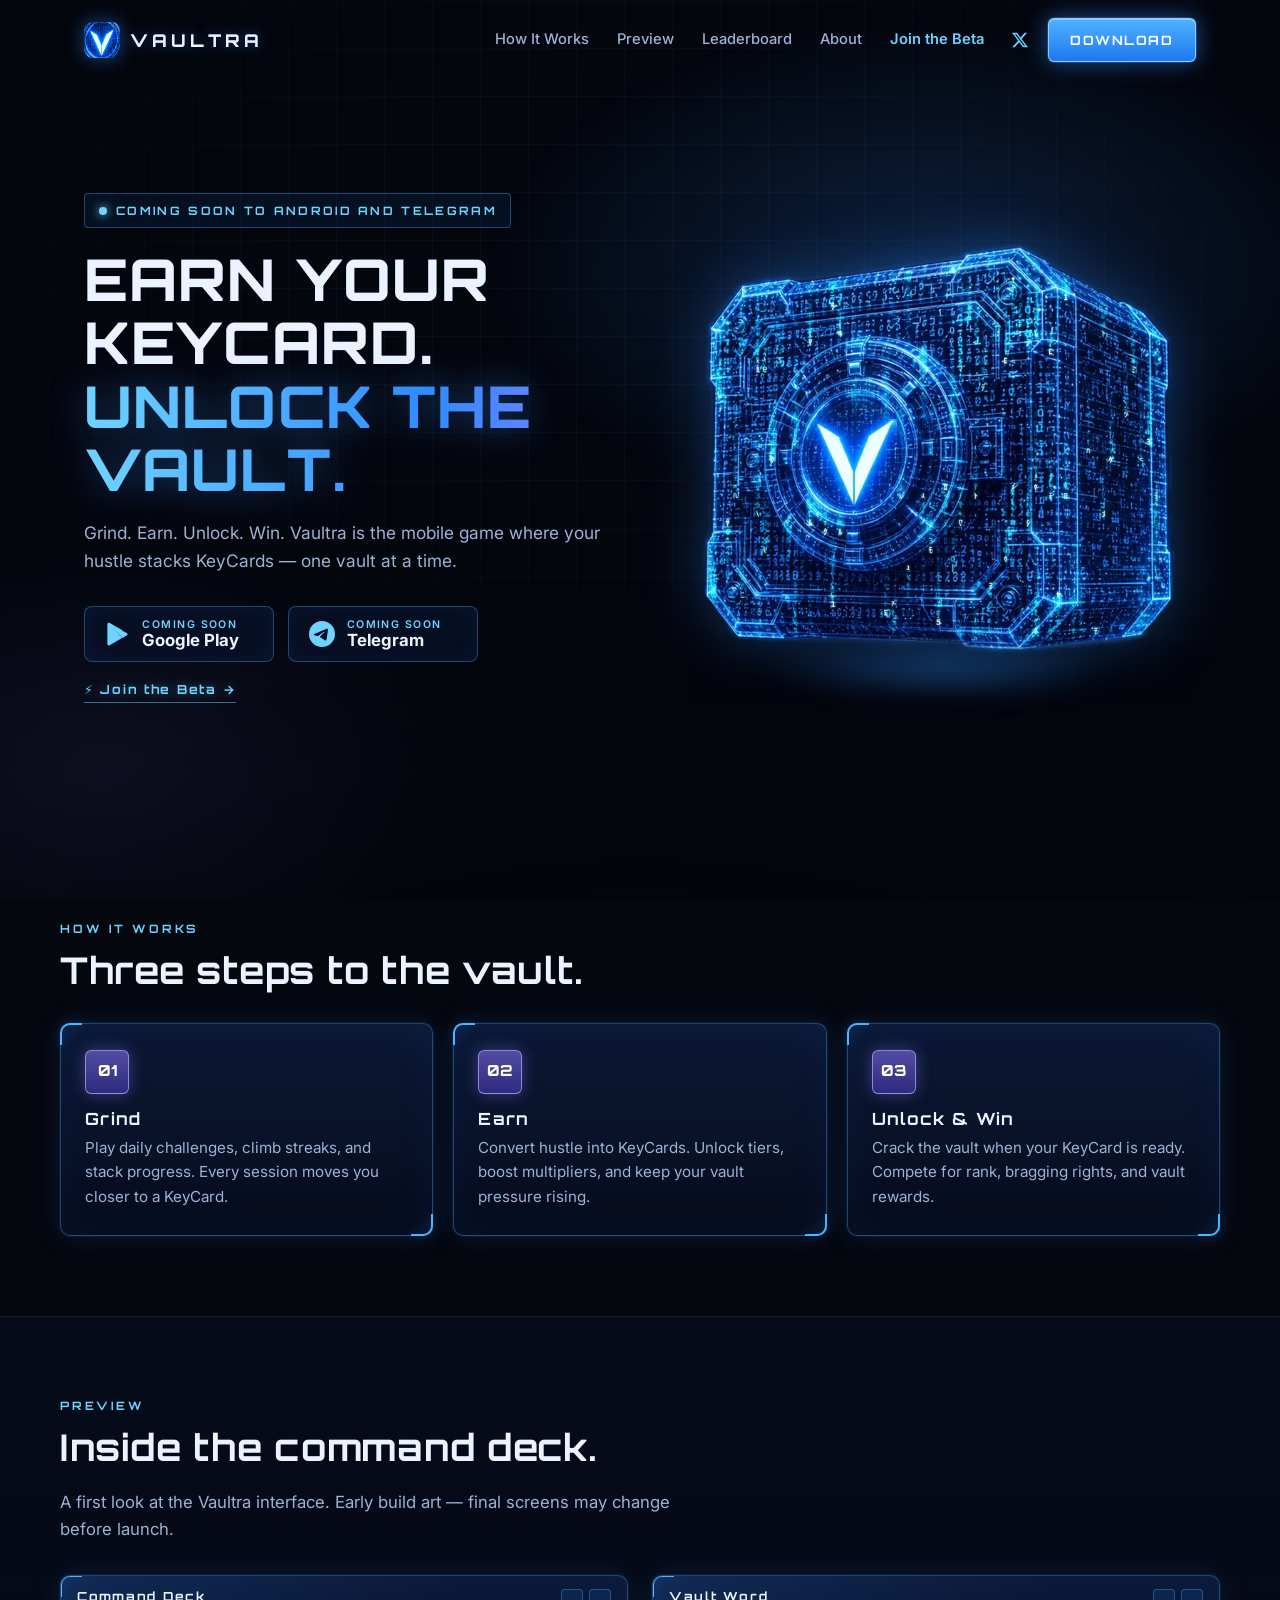
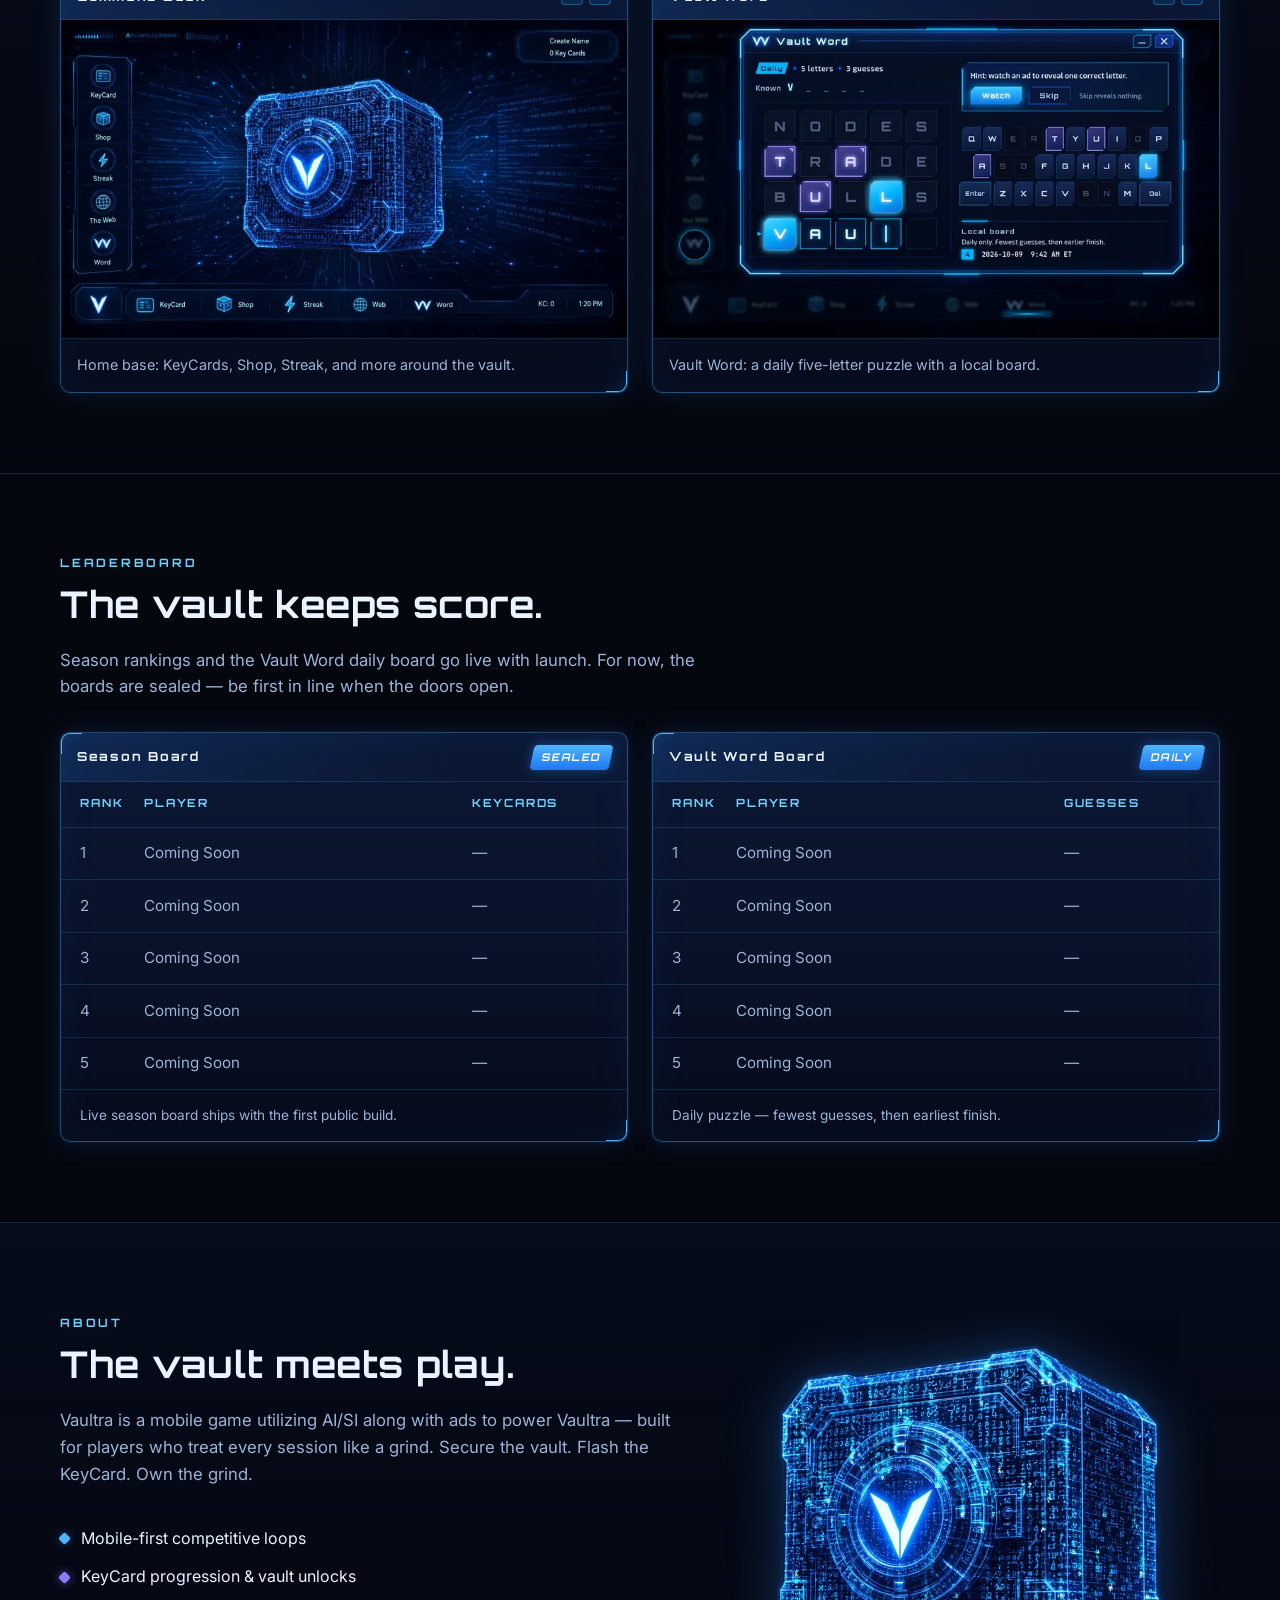
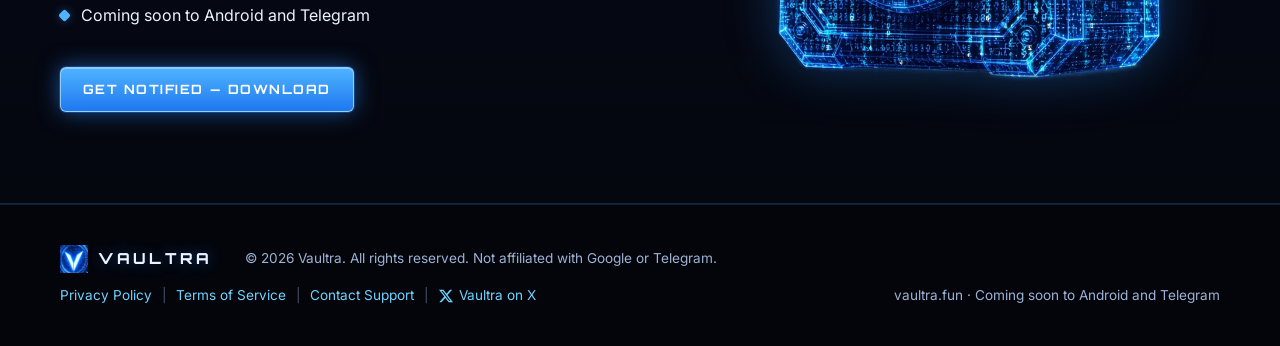
==== commit 46352d9a: "Add Vaultra on X link (nav + all footers), twitter:site/card meta" ====
--- a/index.html
+++ b/index.html
@@ -11,6 +11,8 @@
   <meta property="og:description" content="Vaultra is the mobile game where your hustle stacks KeyCards — one vault at a time. Coming soon to Android and Telegram." />
   <meta property="og:image" content="https://vaultra.fun/assets/img/vault-poster.webp" />
   <meta property="og:url" content="https://vaultra.fun/" />
+  <meta name="twitter:card" content="summary_large_image" />
+  <meta name="twitter:site" content="@Vaultra_Fun" />
   <link rel="icon" type="image/png" sizes="32x32" href="assets/favicon-32.png" />
   <link rel="icon" type="image/png" sizes="64x64" href="assets/favicon-64.png" />
   <link rel="apple-touch-icon" sizes="180x180" href="assets/apple-touch-icon.png" />
@@ -36,7 +38,7 @@
       <a href="#leaderboard">Leaderboard</a>
       <a href="#about">About</a>
       <a href="/signup/" class="nav-beta">Join the Beta</a>
-      <!-- X link placeholder: add once the official handle is confirmed, e.g. <a href="https://x.com/HANDLE" rel="noopener">X</a> -->
+      <a class="x-link nav-x" href="https://x.com/Vaultra_Fun" target="_blank" rel="noopener" aria-label="Vaultra on X" title="Vaultra on X"><svg class="x-icon" viewBox="0 0 24 24" width="16" height="16" aria-hidden="true" focusable="false"><path fill="currentColor" d="M18.901 1.153h3.68l-8.04 9.19L24 22.846h-7.406l-5.8-7.584-6.638 7.584H.474l8.6-9.83L0 1.154h7.594l5.243 6.932ZM17.61 20.644h2.039L6.486 3.24H4.298Z"/></svg><span class="x-text">Vaultra on X</span></a>
     </nav>
     <a class="btn btn-primary header-cta" href="#download">DOWNLOAD</a>
     <button class="nav-toggle" type="button" aria-label="Open menu" aria-expanded="false">
@@ -204,8 +206,8 @@
       <nav class="footer-links" aria-label="Legal">
         <a href="/privacy/">Privacy Policy</a><span aria-hidden="true">|</span>
         <a href="/terms/">Terms of Service</a><span aria-hidden="true">|</span>
-        <a href="mailto:vaultra@mail.grokbot.com">Contact Support</a>
-        <!-- X link placeholder: add once the official handle is confirmed -->
+        <a href="mailto:vaultra@mail.grokbot.com">Contact Support</a><span aria-hidden="true">|</span>
+        <a class="x-link" href="https://x.com/Vaultra_Fun" target="_blank" rel="noopener" aria-label="Vaultra on X"><svg class="x-icon" viewBox="0 0 24 24" width="16" height="16" aria-hidden="true" focusable="false"><path fill="currentColor" d="M18.901 1.153h3.68l-8.04 9.19L24 22.846h-7.406l-5.8-7.584-6.638 7.584H.474l8.6-9.83L0 1.154h7.594l5.243 6.932ZM17.61 20.644h2.039L6.486 3.24H4.298Z"/></svg><span>Vaultra on X</span></a>
       </nav>
       <p class="footer-meta">vaultra.fun · Coming soon to Android and Telegram</p>
     </div>
--- a/styles.css
+++ b/styles.css
@@ -377,7 +377,7 @@
 .footer-links { display: flex; flex-wrap: wrap; align-items: center; gap: 0.4rem 0.6rem; font-size: 0.85rem; color: var(--muted); }
 .footer-links a { color: var(--cyan); transition: color .2s, text-shadow .2s; }
 .footer-links a:hover, .footer-links a:focus-visible { color: #fff; text-shadow: 0 0 10px var(--glow); }
-.footer-links span { opacity: 0.45; }
+.footer-links > span { opacity: 0.45; }
 .footer-note { flex-basis: 100%; }
 .nav .nav-beta { color: var(--cyan); font-weight: 600; }
 .nav .nav-beta:hover, .nav .nav-beta:focus-visible { color: #fff; text-shadow: 0 0 12px rgba(111, 211, 255, 0.7); }
@@ -394,6 +394,13 @@
   padding-bottom: 2px;
 }
 .beta-link:hover, .beta-link:focus-visible { color: #fff; border-bottom-color: #fff; }
+
+.x-link { display: inline-flex; align-items: center; gap: 0.4rem; }
+.x-icon { width: 14px; height: 14px; flex-shrink: 0; }
+.nav .nav-x { color: var(--cyan); }
+.nav .nav-x .x-icon { width: 16px; height: 16px; }
+.nav .nav-x .x-text { position: absolute; width: 1px; height: 1px; overflow: hidden; clip: rect(0 0 0 0); white-space: nowrap; }
+.nav .nav-x:hover, .nav .nav-x:focus-visible { color: #fff; text-shadow: none; filter: drop-shadow(0 0 8px rgba(111, 211, 255, 0.7)); }
 
 a:focus-visible, button:focus-visible { outline: 2px solid var(--cyan); outline-offset: 3px; }
 
@@ -428,6 +435,8 @@
   .nav.open { display: flex; }
   .nav a { padding: 0.85rem 1rem; border-bottom: 1px solid var(--line-soft); }
   .nav a:last-child { border-bottom: 0; }
+  .nav .nav-x { display: flex; gap: 0.55rem; }
+  .nav .nav-x .x-text { position: static; width: auto; height: auto; overflow: visible; clip: auto; }
   .section { padding: 3.5rem 1.1rem; }
   .hero { padding-left: 1.1rem; padding-right: 1.1rem; padding-bottom: 3rem; }
   .hero h1 { font-size: clamp(1.6rem, 7.4vw, 2.2rem); }
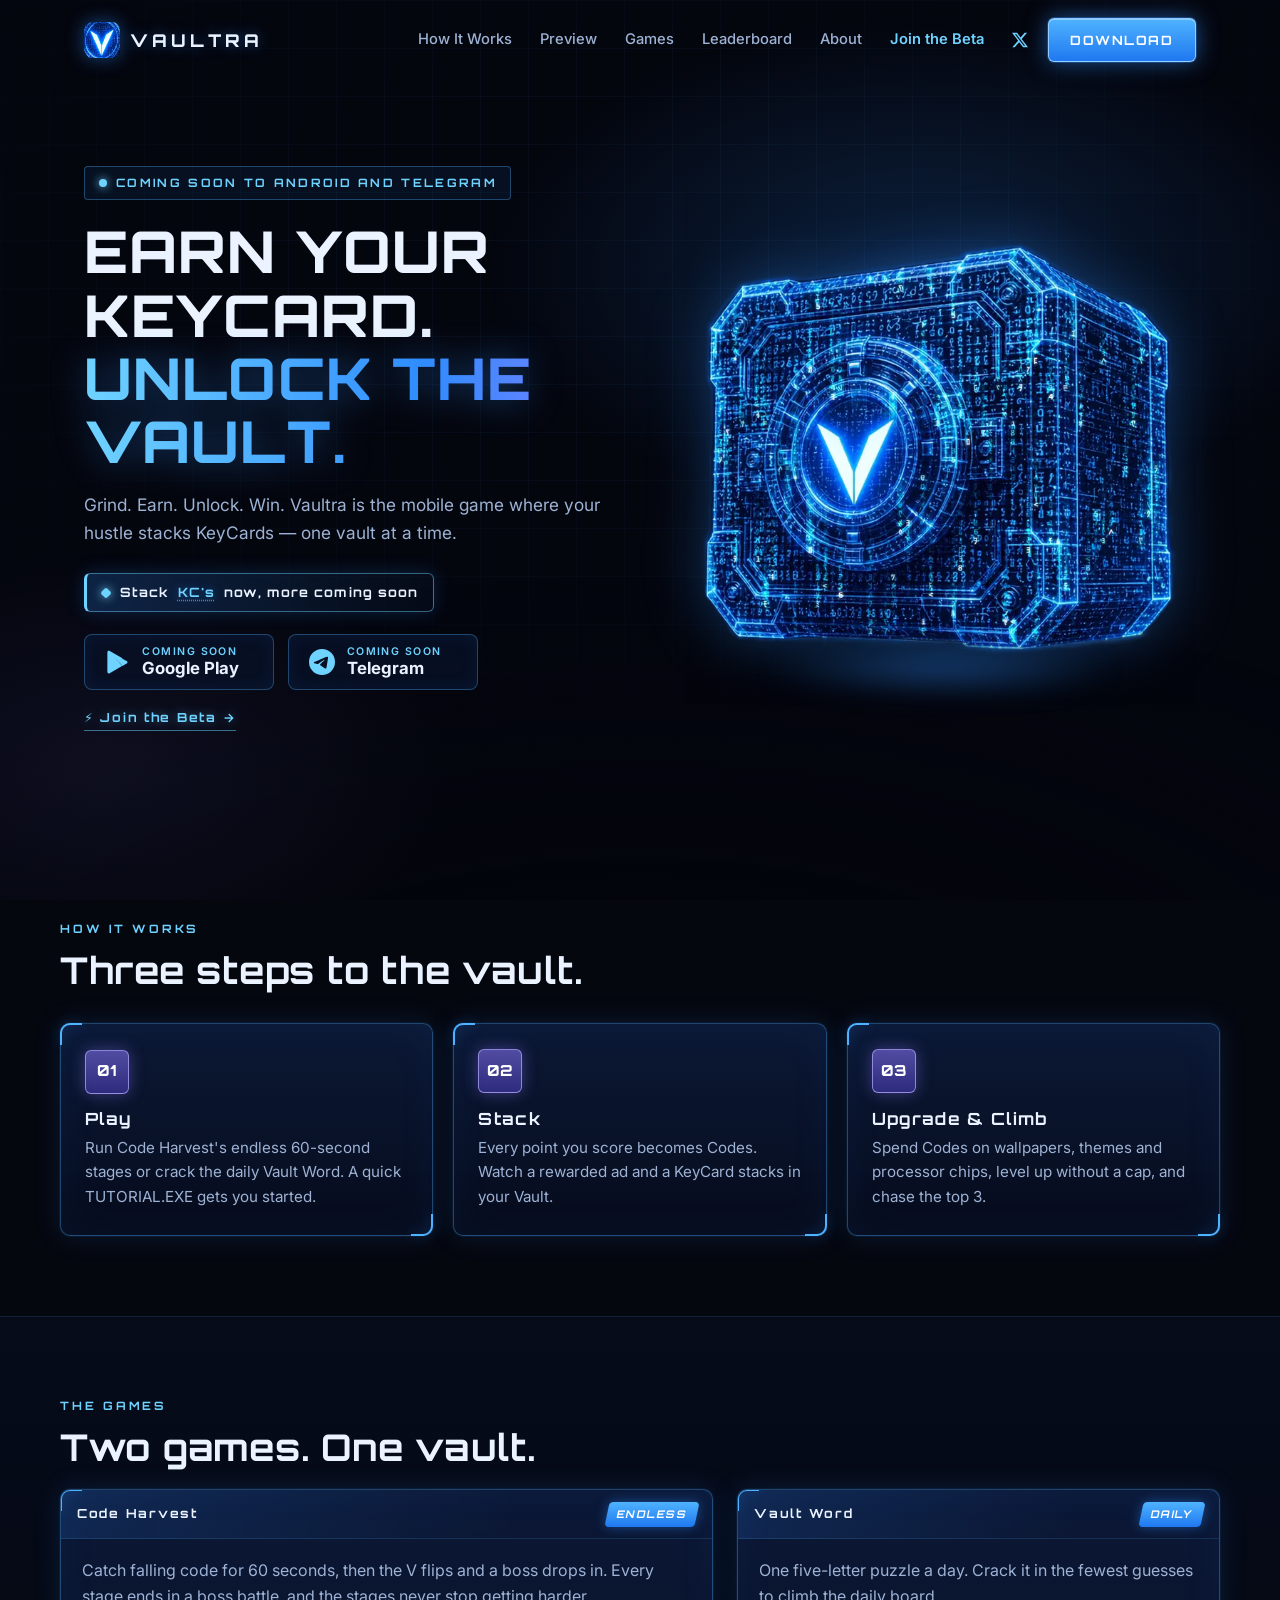
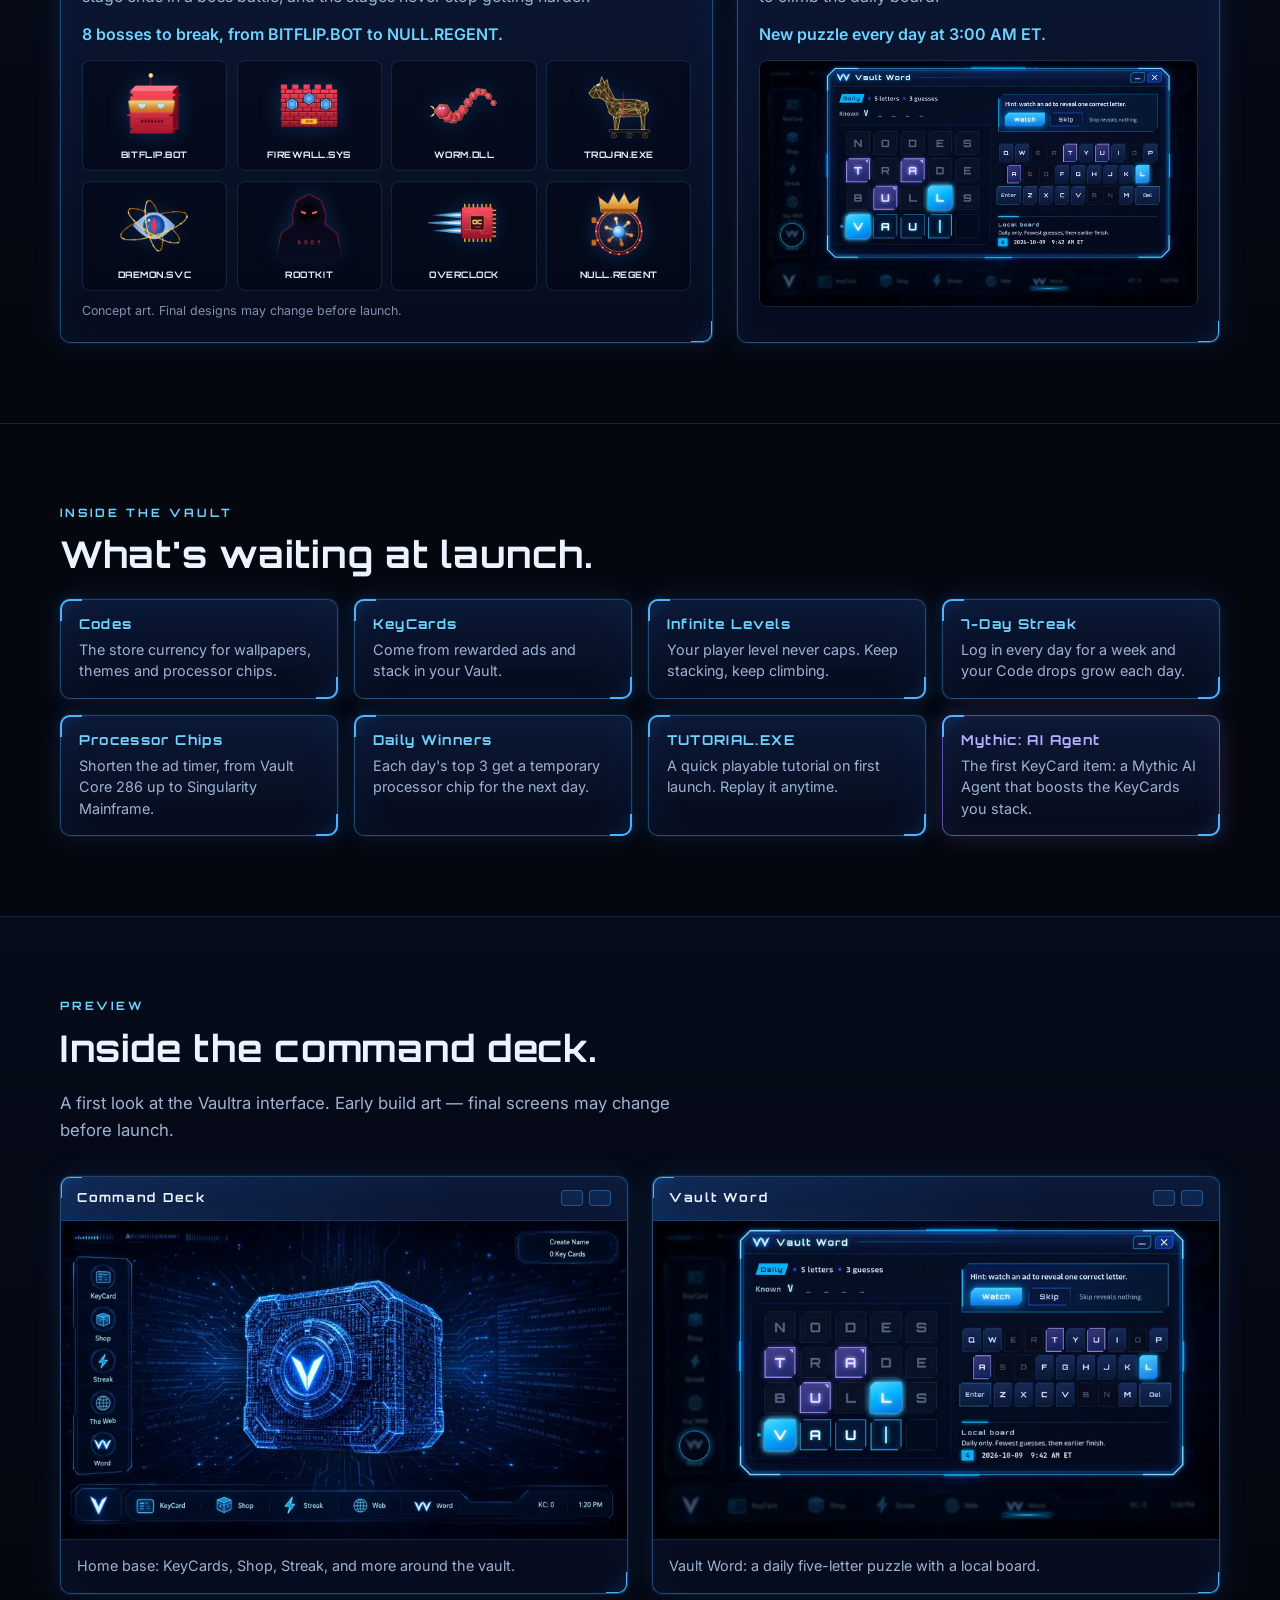
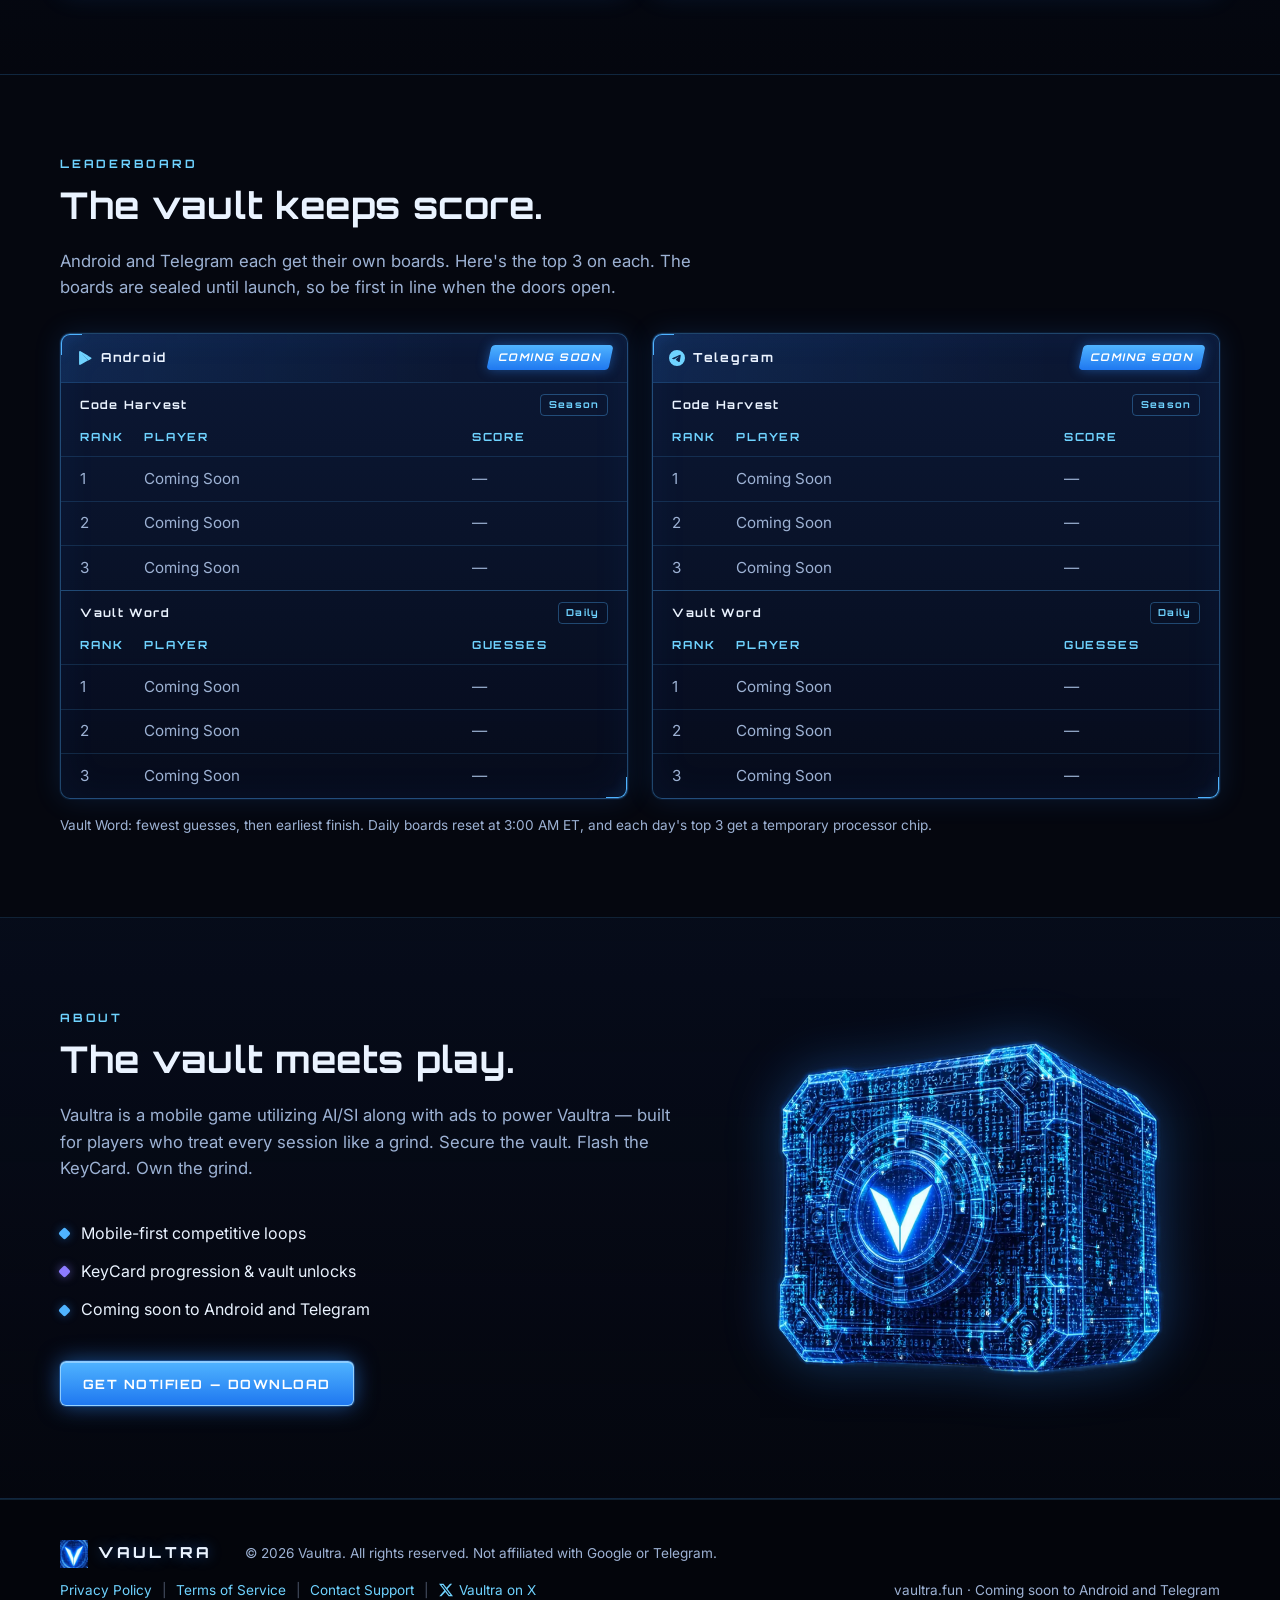
==== commit fa230f8e: "Rework (Nov): top-3 Android/Telegram leaderboards, Stack KC's line, How It Works + Games (Code Harve" ====
--- a/index.html
+++ b/index.html
@@ -35,6 +35,7 @@
     <nav class="nav" aria-label="Primary">
       <a href="#how">How It Works</a>
       <a href="#preview">Preview</a>
+      <a href="#games">Games</a>
       <a href="#leaderboard">Leaderboard</a>
       <a href="#about">About</a>
       <a href="/signup/" class="nav-beta">Join the Beta</a>
@@ -58,6 +59,7 @@
           Grind. Earn. Unlock. Win. Vaultra is the mobile game where your hustle stacks
           KeyCards — one vault at a time.
         </p>
+        <p class="kc-line"><span class="kc-dot" aria-hidden="true"></span>Stack <abbr title="KeyCards">KC's</abbr> now, more coming soon</p>
         <div class="store-row" id="download">
           <span class="store-btn" role="img" aria-label="Google Play — Coming Soon" title="Coming Soon">
             <svg class="store-icon" viewBox="0 0 24 24" aria-hidden="true"><path fill="currentColor" d="M3.6 1.8c-.3.3-.5.8-.5 1.4v17.6c0 .6.2 1.1.5 1.4l.1.1 9.9-9.9v-.2L3.7 1.7l-.1.1zM16.9 15.6l-3.3-3.3v-.2l3.3-3.3.1.1 3.9 2.2c1.1.6 1.1 1.7 0 2.3l-3.9 2.2h-.1zM17 15.5 13.6 12 3.6 22.2c.4.4 1 .4 1.7.1L17 15.5M17 8.5 5.3 1.8c-.7-.4-1.3-.3-1.7.1L13.6 12 17 8.5z"/></svg>
@@ -92,20 +94,72 @@
         <div class="cards">
           <article class="card panel">
             <div class="card-num" aria-hidden="true">01</div>
-            <h3>Grind</h3>
-            <p>Play daily challenges, climb streaks, and stack progress. Every session moves you closer to a KeyCard.</p>
+            <h3>Play</h3>
+            <p>Run Code Harvest's endless 60-second stages or crack the daily Vault Word. A quick TUTORIAL.EXE gets you started.</p>
           </article>
           <article class="card panel">
             <div class="card-num" aria-hidden="true">02</div>
-            <h3>Earn</h3>
-            <p>Convert hustle into KeyCards. Unlock tiers, boost multipliers, and keep your vault pressure rising.</p>
+            <h3>Stack</h3>
+            <p>Every point you score becomes Codes. Watch a rewarded ad and a KeyCard stacks in your Vault.</p>
           </article>
           <article class="card panel">
             <div class="card-num" aria-hidden="true">03</div>
-            <h3>Unlock &amp; Win</h3>
-            <p>Crack the vault when your KeyCard is ready. Compete for rank, bragging rights, and vault rewards.</p>
-          </article>
-        </div>
+            <h3>Upgrade &amp; Climb</h3>
+            <p>Spend Codes on wallpapers, themes and processor chips, level up without a cap, and chase the top 3.</p>
+          </article>
+        </div>
+      </div>
+    </section>
+
+    <section class="section section-alt" id="games">
+      <div class="section-inner">
+        <p class="section-eyebrow">THE GAMES</p>
+        <h2>Two games. One vault.</h2>
+        <div class="games-grid">
+          <article class="panel game-card">
+            <div class="panel-bar"><span class="panel-title">Code Harvest</span><span class="tag">Endless</span></div>
+            <div class="game-body">
+              <p>Catch falling code for 60 seconds, then the V flips and a boss drops in. Every stage ends in a boss battle, and the stages never stop getting harder.</p>
+              <p class="game-sub">8 bosses to break, from BITFLIP.BOT to NULL.REGENT.</p>
+              <ul class="boss-strip" aria-label="Code Harvest bosses">
+              <li><img src="assets/img/bosses/bitflip-bot.webp" alt="BITFLIP.BOT boss concept art" width="96" height="96" loading="lazy" decoding="async" /><span>BITFLIP.BOT</span></li>
+              <li><img src="assets/img/bosses/firewall-sys.webp" alt="FIREWALL.SYS boss concept art" width="96" height="96" loading="lazy" decoding="async" /><span>FIREWALL.SYS</span></li>
+              <li><img src="assets/img/bosses/worm-dll.webp" alt="WORM.DLL boss concept art" width="96" height="96" loading="lazy" decoding="async" /><span>WORM.DLL</span></li>
+              <li><img src="assets/img/bosses/trojan-exe.webp" alt="TROJAN.EXE boss concept art" width="96" height="96" loading="lazy" decoding="async" /><span>TROJAN.EXE</span></li>
+              <li><img src="assets/img/bosses/daemon-svc.webp" alt="DAEMON.SVC boss concept art" width="96" height="96" loading="lazy" decoding="async" /><span>DAEMON.SVC</span></li>
+              <li><img src="assets/img/bosses/rootkit.webp" alt="ROOTKIT boss concept art" width="96" height="96" loading="lazy" decoding="async" /><span>ROOTKIT</span></li>
+              <li><img src="assets/img/bosses/overclock.webp" alt="OVERCLOCK boss concept art" width="96" height="96" loading="lazy" decoding="async" /><span>OVERCLOCK</span></li>
+              <li><img src="assets/img/bosses/null-regent.webp" alt="NULL.REGENT boss concept art" width="96" height="96" loading="lazy" decoding="async" /><span>NULL.REGENT</span></li>
+              </ul>
+              <p class="game-fine">Concept art. Final designs may change before launch.</p>
+            </div>
+          </article>
+          <article class="panel game-card">
+            <div class="panel-bar"><span class="panel-title">Vault Word</span><span class="tag">Daily</span></div>
+            <div class="game-body">
+              <p>One five-letter puzzle a day. Crack it in the fewest guesses to climb the daily board.</p>
+              <p class="game-sub">New puzzle every day at 3:00 AM ET.</p>
+              <img class="game-shot" src="assets/img/vault-word-window-800.webp" alt="Vault Word daily puzzle window with a five-letter grid and on-screen keyboard" width="800" height="450" loading="lazy" decoding="async" />
+            </div>
+          </article>
+        </div>
+      </div>
+    </section>
+
+    <section class="section" id="features">
+      <div class="section-inner">
+        <p class="section-eyebrow">INSIDE THE VAULT</p>
+        <h2>What's waiting at launch.</h2>
+        <ul class="feature-grid">
+          <li class="panel feature"><h3>Codes</h3><p>The store currency for wallpapers, themes and processor chips.</p></li>
+          <li class="panel feature"><h3>KeyCards</h3><p>Come from rewarded ads and stack in your Vault.</p></li>
+          <li class="panel feature"><h3>Infinite Levels</h3><p>Your player level never caps. Keep stacking, keep climbing.</p></li>
+          <li class="panel feature"><h3>7-Day Streak</h3><p>Log in every day for a week and your Code drops grow each day.</p></li>
+          <li class="panel feature"><h3>Processor Chips</h3><p>Shorten the ad timer, from Vault Core 286 up to Singularity Mainframe.</p></li>
+          <li class="panel feature"><h3>Daily Winners</h3><p>Each day's top 3 get a temporary processor chip for the next day.</p></li>
+          <li class="panel feature"><h3>TUTORIAL.EXE</h3><p>A quick playable tutorial on first launch. Replay it anytime.</p></li>
+          <li class="panel feature feature-mythic"><h3>Mythic: AI Agent</h3><p>The first KeyCard item: a Mythic AI Agent that boosts the KeyCards you stack.</p></li>
+        </ul>
       </div>
     </section>
 
@@ -141,29 +195,44 @@
       <div class="section-inner">
         <p class="section-eyebrow">LEADERBOARD</p>
         <h2>The vault keeps score.</h2>
-        <p class="section-lead">Season rankings and the Vault Word daily board go live with launch. For now, the boards are sealed — be first in line when the doors open.</p>
+        <p class="section-lead">Android and Telegram each get their own boards. Here's the top 3 on each. The boards are sealed until launch, so be first in line when the doors open.</p>
         <div class="lb-grid">
-          <div class="lb-panel panel" role="region" aria-label="Season Board">
-            <div class="panel-bar"><span class="panel-title">Season Board</span><span class="tag">Sealed</span></div>
-            <div class="lb-row lb-head"><span>Rank</span><span>Player</span><span>KeyCards</span></div>
-            <div class="lb-row muted"><span>1</span><span>Coming Soon</span><span>—</span></div>
-            <div class="lb-row muted"><span>2</span><span>Coming Soon</span><span>—</span></div>
-            <div class="lb-row muted"><span>3</span><span>Coming Soon</span><span>—</span></div>
-            <div class="lb-row muted"><span>4</span><span>Coming Soon</span><span>—</span></div>
-            <div class="lb-row muted"><span>5</span><span>Coming Soon</span><span>—</span></div>
-            <p class="lb-note">Live season board ships with the first public build.</p>
+          <div class="lb-panel panel" role="region" aria-label="Android leaderboards">
+            <div class="panel-bar"><span class="panel-title lb-plat"><svg class="lb-icon" viewBox="0 0 24 24" aria-hidden="true"><path fill="currentColor" d="M3.6 1.8c-.3.3-.5.8-.5 1.4v17.6c0 .6.2 1.1.5 1.4l.1.1 9.9-9.9v-.2L3.7 1.7l-.1.1zM16.9 15.6l-3.3-3.3v-.2l3.3-3.3.1.1 3.9 2.2c1.1.6 1.1 1.7 0 2.3l-3.9 2.2h-.1zM17 15.5 13.6 12 3.6 22.2c.4.4 1 .4 1.7.1L17 15.5M17 8.5 5.3 1.8c-.7-.4-1.3-.3-1.7.1L13.6 12 17 8.5z"/></svg>Android</span><span class="tag">Coming Soon</span></div>
+              <div class="lb-mini">
+                <div class="lb-mini-title"><span>Code Harvest</span><span class="lb-mini-tag">Season</span></div>
+                <div class="lb-row lb-head"><span>Rank</span><span>Player</span><span>Score</span></div>
+                <div class="lb-row muted"><span>1</span><span>Coming Soon</span><span>—</span></div>
+                <div class="lb-row muted"><span>2</span><span>Coming Soon</span><span>—</span></div>
+                <div class="lb-row muted"><span>3</span><span>Coming Soon</span><span>—</span></div>
+              </div>
+              <div class="lb-mini">
+                <div class="lb-mini-title"><span>Vault Word</span><span class="lb-mini-tag">Daily</span></div>
+                <div class="lb-row lb-head"><span>Rank</span><span>Player</span><span>Guesses</span></div>
+                <div class="lb-row muted"><span>1</span><span>Coming Soon</span><span>—</span></div>
+                <div class="lb-row muted"><span>2</span><span>Coming Soon</span><span>—</span></div>
+                <div class="lb-row muted"><span>3</span><span>Coming Soon</span><span>—</span></div>
+              </div>
           </div>
-          <div class="lb-panel panel" role="region" aria-label="Vault Word Board">
-            <div class="panel-bar"><span class="panel-title">Vault Word Board</span><span class="tag">Daily</span></div>
-            <div class="lb-row lb-head"><span>Rank</span><span>Player</span><span>Guesses</span></div>
-            <div class="lb-row muted"><span>1</span><span>Coming Soon</span><span>—</span></div>
-            <div class="lb-row muted"><span>2</span><span>Coming Soon</span><span>—</span></div>
-            <div class="lb-row muted"><span>3</span><span>Coming Soon</span><span>—</span></div>
-            <div class="lb-row muted"><span>4</span><span>Coming Soon</span><span>—</span></div>
-            <div class="lb-row muted"><span>5</span><span>Coming Soon</span><span>—</span></div>
-            <p class="lb-note">Daily puzzle — fewest guesses, then earliest finish.</p>
+          <div class="lb-panel panel" role="region" aria-label="Telegram leaderboards">
+            <div class="panel-bar"><span class="panel-title lb-plat"><svg class="lb-icon" viewBox="0 0 24 24" aria-hidden="true"><path fill="currentColor" d="M11.944 0A12 12 0 0 0 0 12a12 12 0 0 0 12 12 12 12 0 0 0 12-12A12 12 0 0 0 12 0a12 12 0 0 0-.056 0zm4.962 7.224c.1-.002.321.023.465.14a.506.506 0 0 1 .171.325c.016.093.036.306.02.472-.18 1.898-.962 6.502-1.36 8.627-.168.9-.499 1.201-.82 1.23-.696.065-1.225-.46-1.9-.902-1.056-.693-1.653-1.124-2.678-1.8-1.185-.78-.417-1.21.258-1.91.177-.184 3.247-2.977 3.307-3.23.007-.032.014-.15-.056-.212s-.174-.041-.249-.024c-.106.024-1.793 1.14-5.061 3.345-.48.33-.913.49-1.302.48-.428-.008-1.252-.241-1.865-.44-.752-.245-1.349-.374-1.297-.789.027-.216.325-.437.893-.663 3.498-1.524 5.83-2.529 6.998-3.014 3.332-1.386 4.025-1.627 4.476-1.635z"/></svg>Telegram</span><span class="tag">Coming Soon</span></div>
+              <div class="lb-mini">
+                <div class="lb-mini-title"><span>Code Harvest</span><span class="lb-mini-tag">Season</span></div>
+                <div class="lb-row lb-head"><span>Rank</span><span>Player</span><span>Score</span></div>
+                <div class="lb-row muted"><span>1</span><span>Coming Soon</span><span>—</span></div>
+                <div class="lb-row muted"><span>2</span><span>Coming Soon</span><span>—</span></div>
+                <div class="lb-row muted"><span>3</span><span>Coming Soon</span><span>—</span></div>
+              </div>
+              <div class="lb-mini">
+                <div class="lb-mini-title"><span>Vault Word</span><span class="lb-mini-tag">Daily</span></div>
+                <div class="lb-row lb-head"><span>Rank</span><span>Player</span><span>Guesses</span></div>
+                <div class="lb-row muted"><span>1</span><span>Coming Soon</span><span>—</span></div>
+                <div class="lb-row muted"><span>2</span><span>Coming Soon</span><span>—</span></div>
+                <div class="lb-row muted"><span>3</span><span>Coming Soon</span><span>—</span></div>
+              </div>
           </div>
         </div>
+        <p class="lb-foot">Vault Word: fewest guesses, then earliest finish. Daily boards reset at 3:00 AM ET, and each day's top 3 get a temporary processor chip.</p>
       </div>
     </section>
 
--- a/styles.css
+++ b/styles.css
@@ -222,6 +222,26 @@
 }
 .subcopy { max-width: 34rem; font-size: 1.08rem; color: var(--muted); margin: 0 0 2rem; }
 
+.kc-line {
+  display: inline-flex;
+  align-items: center;
+  gap: 0.6rem;
+  margin: -0.75rem 0 1.4rem;
+  padding: 0.5rem 0.95rem;
+  font-family: var(--font-display);
+  font-size: 0.8rem;
+  font-weight: 700;
+  letter-spacing: 0.08em;
+  color: var(--text);
+  border: 1px solid rgba(111, 211, 255, 0.45);
+  border-left: 3px solid var(--cyan);
+  border-radius: 6px;
+  background: linear-gradient(90deg, rgba(47, 140, 255, 0.22), rgba(47, 140, 255, 0.04));
+  box-shadow: 0 0 18px rgba(47, 140, 255, 0.22);
+}
+.kc-line abbr { color: var(--cyan); text-decoration: underline dotted rgba(111, 211, 255, 0.6); text-underline-offset: 3px; cursor: help; text-shadow: 0 0 10px var(--glow); }
+.kc-dot { width: 8px; height: 8px; border-radius: 2px; transform: rotate(45deg); background: var(--cyan); box-shadow: 0 0 10px var(--cyan); flex-shrink: 0; }
+
 .store-row { display: flex; flex-wrap: wrap; gap: 0.9rem; }
 .store-btn {
   display: inline-flex;
@@ -349,6 +369,37 @@
 }
 .lb-row.muted { color: var(--muted); }
 .lb-note { margin: 0; padding: 0.9rem 1.2rem; font-size: 0.85rem; color: var(--muted); }
+
+/* Games */
+.games-grid { display: grid; grid-template-columns: 1.15fr 0.85fr; gap: 1.5rem; align-items: stretch; }
+.game-card { overflow: hidden; display: flex; flex-direction: column; }
+.game-body { padding: 1.2rem 1.3rem 1.3rem; }
+.game-body p { margin: 0 0 0.8rem; color: var(--muted); }
+.game-body .game-sub { color: var(--cyan); font-weight: 600; }
+.game-fine { font-size: 0.78rem; margin: 0.6rem 0 0 !important; opacity: 0.8; }
+.boss-strip { list-style: none; margin: 0.4rem 0 0; padding: 0; display: grid; grid-template-columns: repeat(4, minmax(0, 1fr)); gap: 0.6rem; }
+.boss-strip li { display: flex; flex-direction: column; align-items: center; gap: 0.35rem; padding: 0.55rem 0.3rem 0.5rem; border: 1px solid var(--line-soft); border-radius: 8px; background: rgba(3, 8, 20, 0.55); }
+.boss-strip img { width: 72px; height: 72px; object-fit: contain; filter: drop-shadow(0 0 10px rgba(47, 140, 255, 0.25)); }
+.boss-strip span { font-family: var(--font-display); font-size: 0.56rem; font-weight: 700; letter-spacing: 0.06em; color: var(--text); text-align: center; white-space: nowrap; }
+.game-shot { width: 100%; height: auto; aspect-ratio: 16 / 9; object-fit: cover; border: 1px solid var(--line-soft); border-radius: 8px; margin-top: 0.4rem; }
+
+/* Features tease */
+.feature-grid { list-style: none; margin: 1.5rem 0 0; padding: 0; display: grid; grid-template-columns: repeat(4, minmax(0, 1fr)); gap: 1rem; }
+.feature { padding: 1.1rem 1.1rem 1rem; }
+.feature h3 { font-size: 0.85rem; letter-spacing: 0.1em; color: var(--cyan); margin-bottom: 0.4rem; }
+.feature p { margin: 0; font-size: 0.9rem; color: var(--muted); line-height: 1.5; }
+.feature-mythic { border-color: rgba(140, 123, 255, 0.6); box-shadow: 0 0 24px rgba(140, 123, 255, 0.2), inset 0 0 30px rgba(140, 123, 255, 0.08); }
+.feature-mythic h3 { color: #b9aeff; }
+
+/* Leaderboard: per-platform panels */
+.lb-plat { display: inline-flex; align-items: center; gap: 0.5rem; }
+.lb-icon { width: 16px; height: 16px; color: var(--cyan); }
+.lb-mini + .lb-mini { border-top: 1px solid var(--line); }
+.lb-mini-title { display: flex; justify-content: space-between; align-items: center; padding: 0.7rem 1.2rem 0.2rem; font-family: var(--font-display); font-size: 0.72rem; font-weight: 700; letter-spacing: 0.12em; color: var(--text); }
+.lb-mini-tag { font-size: 0.6rem; letter-spacing: 0.14em; color: var(--cyan); padding: 0.15rem 0.45rem; border: 1px solid var(--line); border-radius: 4px; }
+.lb-mini .lb-row:last-child { border-bottom: 0; }
+.lb-mini .lb-row { padding-top: 0.6rem; padding-bottom: 0.6rem; }
+.lb-foot { margin: 1rem 0 0; font-size: 0.85rem; color: var(--muted); }
 
 /* About */
 .about-grid { display: grid; grid-template-columns: 1.1fr 0.9fr; gap: 3rem; align-items: center; }
@@ -414,6 +465,8 @@
   .cards { grid-template-columns: 1fr; }
   .shots { grid-template-columns: 1fr; }
   .lb-grid { grid-template-columns: 1fr; }
+  .games-grid { grid-template-columns: 1fr; }
+  .feature-grid { grid-template-columns: repeat(2, minmax(0, 1fr)); }
   .about-grid { grid-template-columns: 1fr; gap: 2rem; }
   .about-art { max-width: 300px; }
 }
@@ -446,6 +499,14 @@
   .store-text strong { font-size: 0.98rem; }
   .lb-row { grid-template-columns: 48px 1fr 118px; padding: 0.8rem 0.9rem; }
   .lb-head { letter-spacing: 0.1em; font-size: 0.64rem; }
+  .lb-mini-title { padding-left: 0.9rem; padding-right: 0.9rem; }
+  .boss-strip { gap: 0.4rem; }
+  .boss-strip img { width: 56px; height: 56px; }
+  .boss-strip span { font-size: 0.5rem; letter-spacing: 0.02em; }
+  .feature { padding: 0.9rem 0.85rem; }
+  .feature h3 { font-size: 0.74rem; letter-spacing: 0.06em; }
+  .feature p { font-size: 0.84rem; }
+  .kc-line { margin-top: -0.5rem; font-size: 0.72rem; letter-spacing: 0.05em; }
   .footer-meta { margin-left: 0; }
 }
 
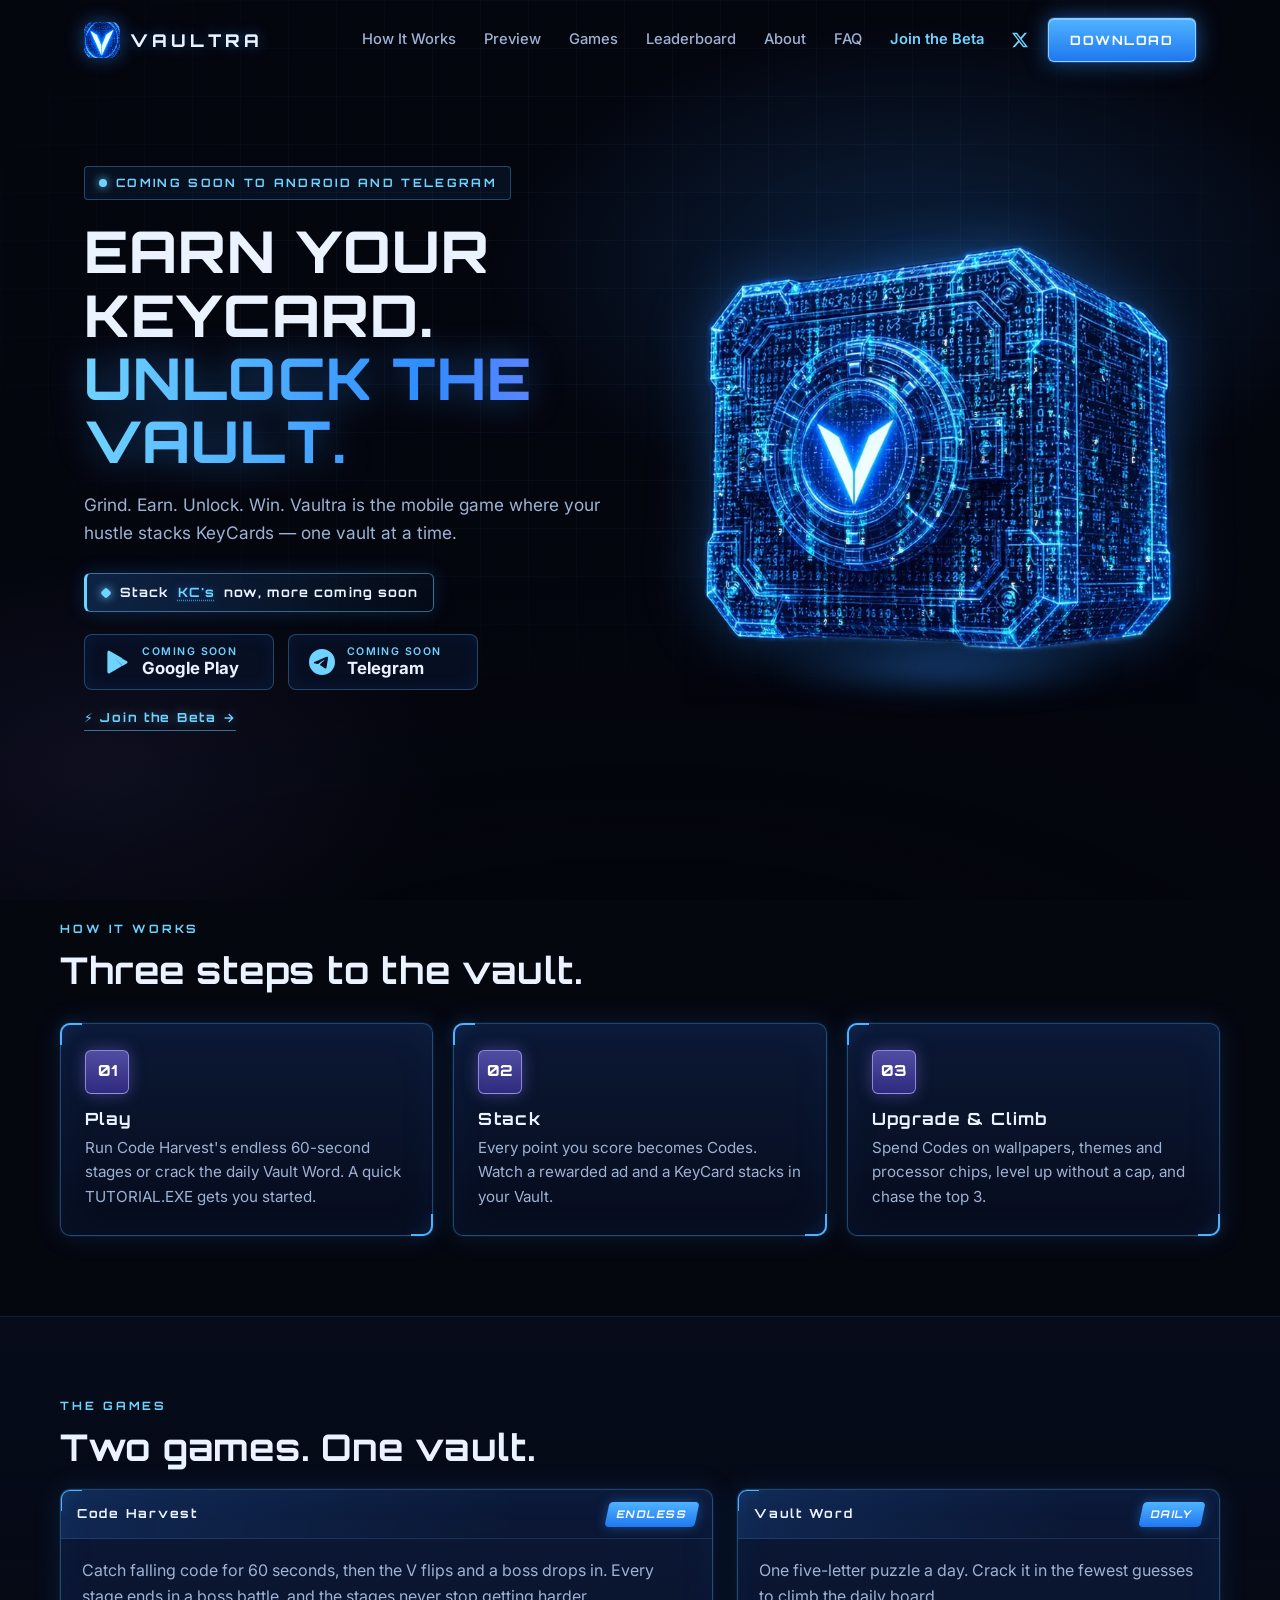
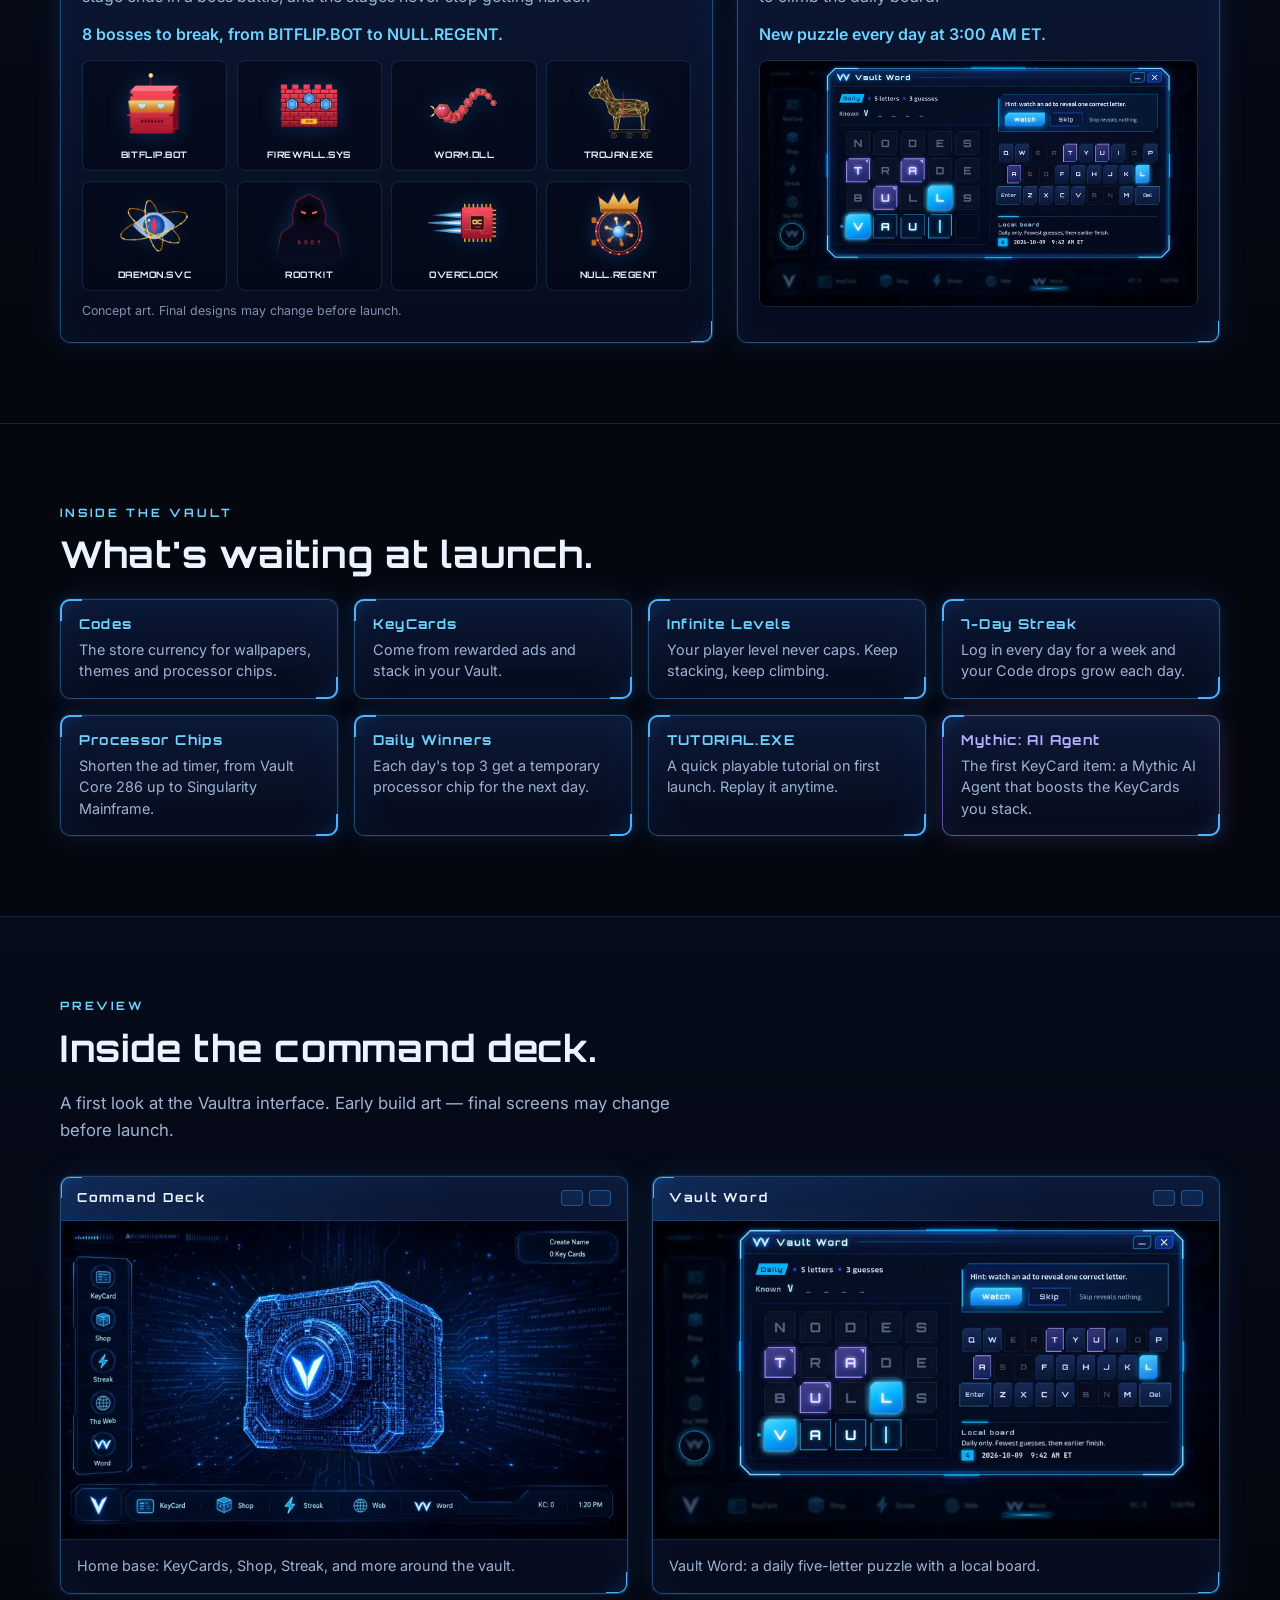
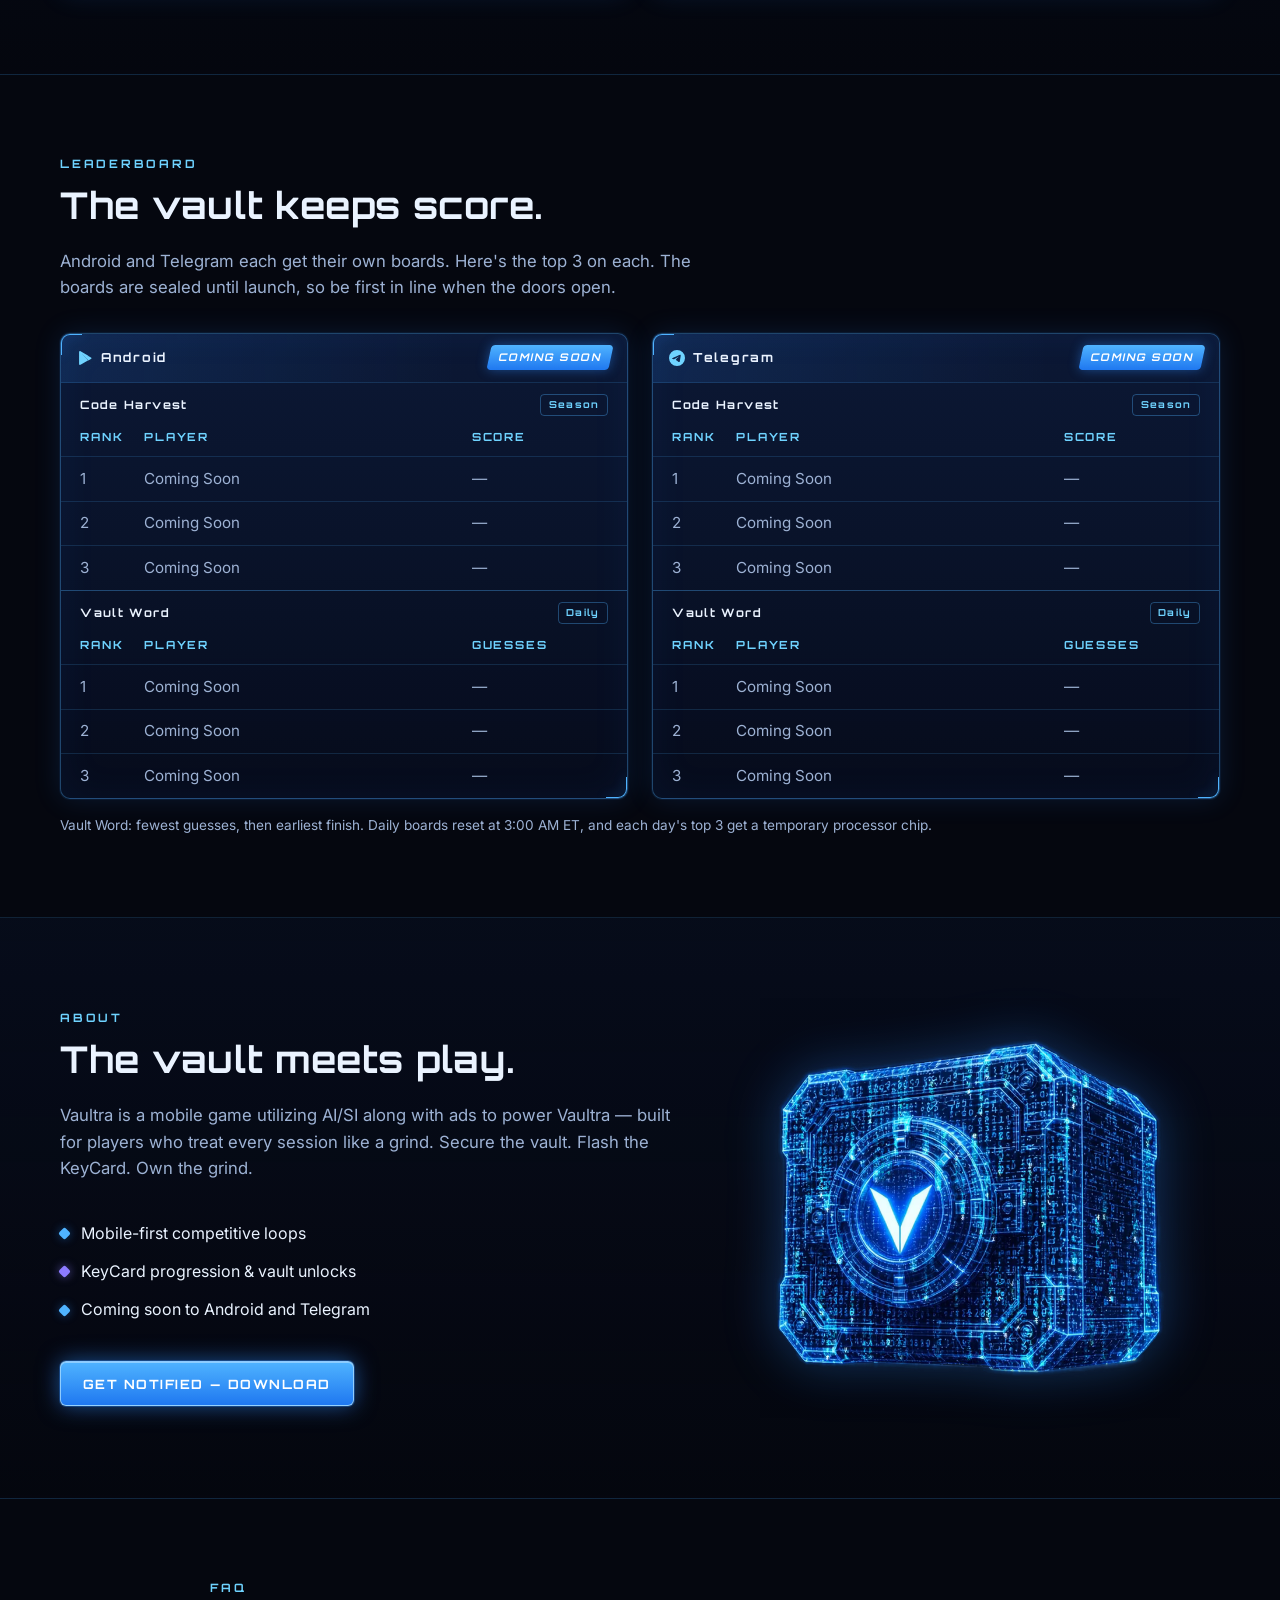
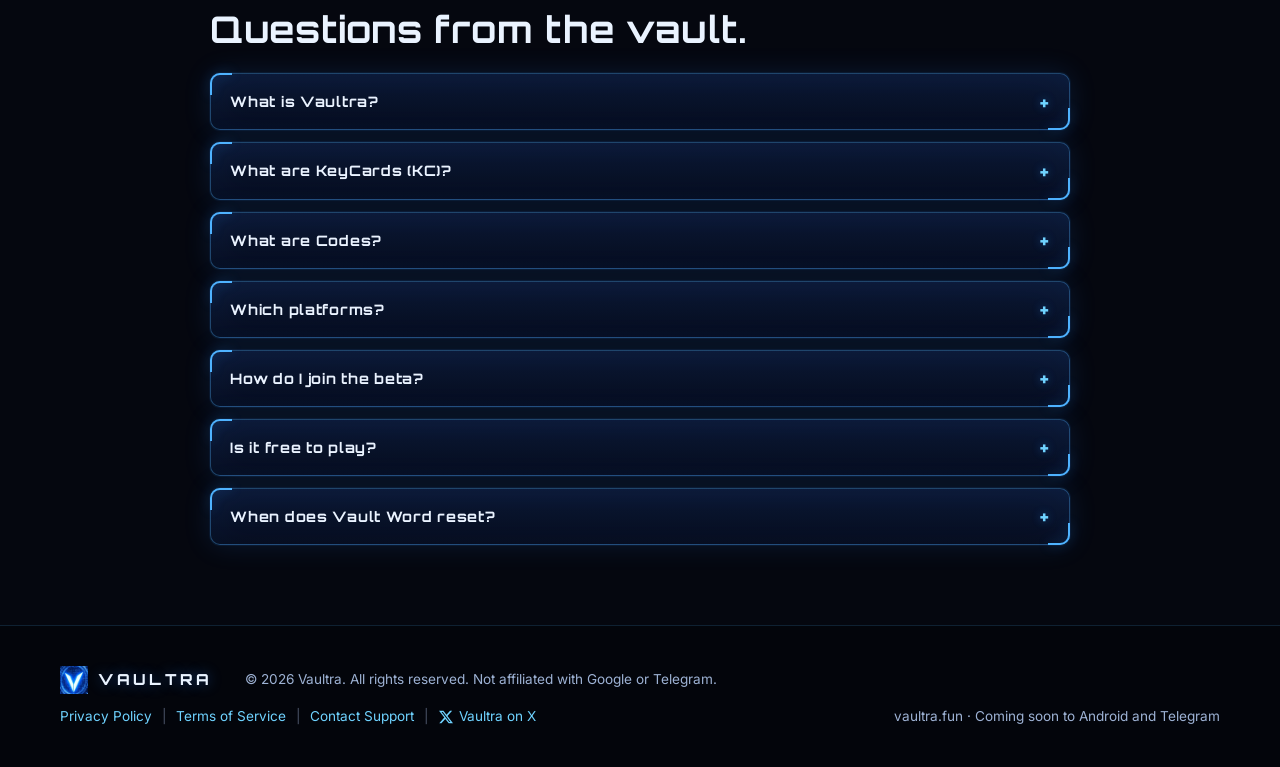
==== commit f4412925: "Rework (Nov): FAQ, share image + og/twitter image tags on all pages, Telegram link placeholders, rem" ====
--- a/index.html
+++ b/index.html
@@ -9,10 +9,16 @@
   <meta name="color-scheme" content="dark" />
   <meta property="og:title" content="Vaultra — Earn Your KeyCard. Unlock the Vault." />
   <meta property="og:description" content="Vaultra is the mobile game where your hustle stacks KeyCards — one vault at a time. Coming soon to Android and Telegram." />
-  <meta property="og:image" content="https://vaultra.fun/assets/img/vault-poster.webp" />
   <meta property="og:url" content="https://vaultra.fun/" />
+  <meta property="og:type" content="website" />
+  <meta property="og:image" content="https://vaultra.fun/assets/img/og-vaultra-1200x630.jpg" />
+  <meta property="og:image:width" content="1200" />
+  <meta property="og:image:height" content="630" />
+  <meta property="og:image:alt" content="Vaultra: Earn your KeyCard. Unlock the vault. Coming soon to Android and Telegram." />
   <meta name="twitter:card" content="summary_large_image" />
   <meta name="twitter:site" content="@Vaultra_Fun" />
+  <meta name="twitter:image" content="https://vaultra.fun/assets/img/og-vaultra-1200x630.jpg" />
+  <meta name="twitter:image:alt" content="Vaultra: Earn your KeyCard. Unlock the vault. Coming soon to Android and Telegram." />
   <link rel="icon" type="image/png" sizes="32x32" href="assets/favicon-32.png" />
   <link rel="icon" type="image/png" sizes="64x64" href="assets/favicon-64.png" />
   <link rel="apple-touch-icon" sizes="180x180" href="assets/apple-touch-icon.png" />
@@ -38,8 +44,10 @@
       <a href="#games">Games</a>
       <a href="#leaderboard">Leaderboard</a>
       <a href="#about">About</a>
+      <a href="#faq">FAQ</a>
       <a href="/signup/" class="nav-beta">Join the Beta</a>
       <a class="x-link nav-x" href="https://x.com/Vaultra_Fun" target="_blank" rel="noopener" aria-label="Vaultra on X" title="Vaultra on X"><svg class="x-icon" viewBox="0 0 24 24" width="16" height="16" aria-hidden="true" focusable="false"><path fill="currentColor" d="M18.901 1.153h3.68l-8.04 9.19L24 22.846h-7.406l-5.8-7.584-6.638 7.584H.474l8.6-9.83L0 1.154h7.594l5.243 6.932ZM17.61 20.644h2.039L6.486 3.24H4.298Z"/></svg><span class="x-text">Vaultra on X</span></a>
+      <!-- Telegram link placeholder: add once the official Telegram link exists, e.g. <a class="x-link nav-x" href="https://t.me/HANDLE" target="_blank" rel="noopener" aria-label="Vaultra on Telegram">…</a>. Keep the hero Telegram badge unlinked until then. -->
     </nav>
     <a class="btn btn-primary header-cta" href="#download">DOWNLOAD</a>
     <button class="nav-toggle" type="button" aria-label="Open menu" aria-expanded="false">
@@ -263,6 +271,42 @@
         </figure>
       </div>
     </section>
+    <section class="section" id="faq">
+      <div class="section-inner faq-inner">
+        <p class="section-eyebrow">FAQ</p>
+        <h2>Questions from the vault.</h2>
+        <div class="faq-list">
+          <details class="faq-item panel">
+            <summary>What is Vaultra?</summary>
+            <p>Vaultra is a free-to-play mobile game built around a command-deck vault. Play Code Harvest and the daily Vault Word, stack KeyCards, and climb the leaderboards.</p>
+          </details>
+          <details class="faq-item panel">
+            <summary>What are KeyCards (KC)?</summary>
+            <p>KeyCards are Vaultra's signature in-game item. Each rewarded ad you choose to watch stacks a KeyCard in your Vault, and KC unlock Mythic items like the AI Agent. KeyCards are simulated in-game items and stay in the game.</p>
+          </details>
+          <details class="faq-item panel">
+            <summary>What are Codes?</summary>
+            <p>Codes are the in-game store currency. Every point you score becomes a Code, and the 7-day streak adds more. Spend them on wallpapers, themes and processor chips that shorten the ad timer.</p>
+          </details>
+          <details class="faq-item panel">
+            <summary>Which platforms?</summary>
+            <p>Vaultra is coming soon to Android (Google Play) and as a Telegram Mini App. Both platforms get Code Harvest and Vault Word, each with its own leaderboards.</p>
+          </details>
+          <details class="faq-item panel">
+            <summary>How do I join the beta?</summary>
+            <p>Sign up at <a href="/signup/">vaultra.fun/signup</a> with the Google account on your Android phone. We'll email your Google Play testing invite when testing opens.</p>
+          </details>
+          <details class="faq-item panel">
+            <summary>Is it free to play?</summary>
+            <p>Yes. Vaultra is free to play, and rewarded ads are always optional. You choose when to watch.</p>
+          </details>
+          <details class="faq-item panel">
+            <summary>When does Vault Word reset?</summary>
+            <p>Every day at 3:00 AM Eastern. The daily leaderboards close at the same time, and each day's top 3 get a temporary processor chip for the next day.</p>
+          </details>
+        </div>
+      </div>
+    </section>
   </main>
 
   <footer class="site-footer">
@@ -277,6 +321,7 @@
         <a href="/terms/">Terms of Service</a><span aria-hidden="true">|</span>
         <a href="mailto:vaultra@mail.grokbot.com">Contact Support</a><span aria-hidden="true">|</span>
         <a class="x-link" href="https://x.com/Vaultra_Fun" target="_blank" rel="noopener" aria-label="Vaultra on X"><svg class="x-icon" viewBox="0 0 24 24" width="16" height="16" aria-hidden="true" focusable="false"><path fill="currentColor" d="M18.901 1.153h3.68l-8.04 9.19L24 22.846h-7.406l-5.8-7.584-6.638 7.584H.474l8.6-9.83L0 1.154h7.594l5.243 6.932ZM17.61 20.644h2.039L6.486 3.24H4.298Z"/></svg><span>Vaultra on X</span></a>
+        <!-- Telegram link placeholder: add <a href="https://t.me/HANDLE" target="_blank" rel="noopener">Vaultra on Telegram</a> once the official link exists -->
       </nav>
       <p class="footer-meta">vaultra.fun · Coming soon to Android and Telegram</p>
     </div>
--- a/styles.css
+++ b/styles.css
@@ -400,6 +400,18 @@
 .lb-mini .lb-row:last-child { border-bottom: 0; }
 .lb-mini .lb-row { padding-top: 0.6rem; padding-bottom: 0.6rem; }
 .lb-foot { margin: 1rem 0 0; font-size: 0.85rem; color: var(--muted); }
+
+/* FAQ */
+.faq-inner { max-width: 860px; }
+.faq-list { display: grid; gap: 0.75rem; margin-top: 1.5rem; }
+.faq-item { padding: 0; }
+.faq-item summary { list-style: none; cursor: pointer; padding: 1rem 3rem 1rem 1.2rem; position: relative; font-family: var(--font-display); font-size: 0.9rem; font-weight: 700; letter-spacing: 0.05em; color: var(--text); }
+.faq-item summary::-webkit-details-marker { display: none; }
+.faq-item summary::after { content: "+"; position: absolute; right: 1.2rem; top: 50%; transform: translateY(-50%); font-size: 1.2rem; color: var(--cyan); text-shadow: 0 0 10px var(--glow); }
+.faq-item[open] summary::after { content: "−"; }
+.faq-item[open] summary { color: var(--cyan); border-bottom: 1px solid var(--line-soft); }
+.faq-item p { margin: 0; padding: 0.9rem 1.2rem 1.1rem; color: var(--muted); font-size: 0.95rem; }
+.faq-item a { color: var(--cyan); text-decoration: underline; text-underline-offset: 3px; }
 
 /* About */
 .about-grid { display: grid; grid-template-columns: 1.1fr 0.9fr; gap: 3rem; align-items: center; }
@@ -506,8 +518,33 @@
   .feature { padding: 0.9rem 0.85rem; }
   .feature h3 { font-size: 0.74rem; letter-spacing: 0.06em; }
   .feature p { font-size: 0.84rem; }
+  .faq-item summary { font-size: 0.8rem; padding: 0.9rem 2.6rem 0.9rem 1rem; }
+  .faq-item p { padding: 0.8rem 1rem 1rem; font-size: 0.9rem; }
   .kc-line { margin-top: -0.5rem; font-size: 0.72rem; letter-spacing: 0.05em; }
   .footer-meta { margin-left: 0; }
+}
+
+/* Header collapses to the menu button before the nav gets crowded */
+@media (max-width: 1100px) {
+  .site-header { flex-wrap: wrap; }
+  .header-cta { display: none; }
+  .nav-toggle { display: block; margin-left: auto; }
+  .nav {
+    display: none;
+    order: 3;
+    width: 100%;
+    flex-direction: column;
+    gap: 0;
+    margin: 0.5rem 0 0;
+    border: 1px solid var(--line);
+    border-radius: 8px;
+    background: var(--panel-solid);
+  }
+  .nav.open { display: flex; }
+  .nav a { padding: 0.85rem 1rem; border-bottom: 1px solid var(--line-soft); }
+  .nav a:last-child { border-bottom: 0; }
+  .nav .nav-x { display: flex; gap: 0.55rem; }
+  .nav .nav-x .x-text { position: static; width: auto; height: auto; overflow: visible; clip: auto; }
 }
 
 /* ---------- Reduced motion ---------- */
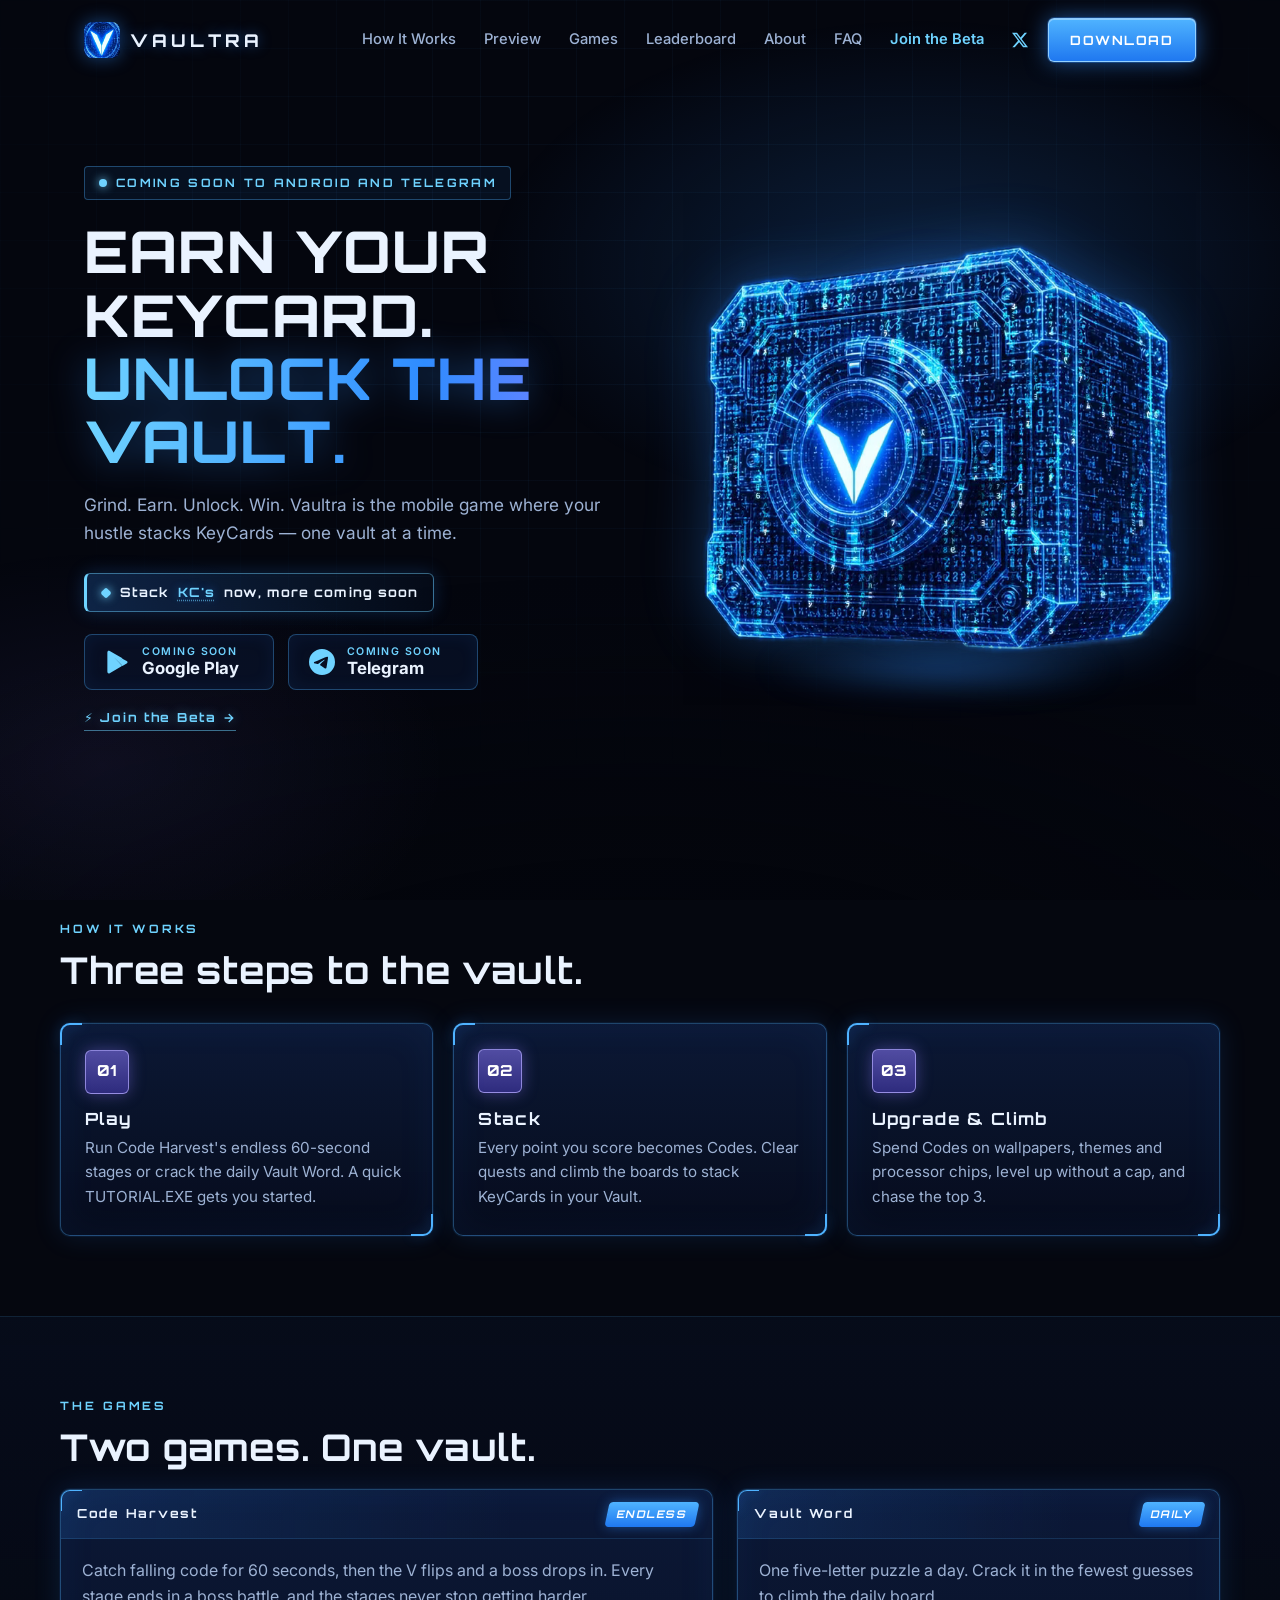
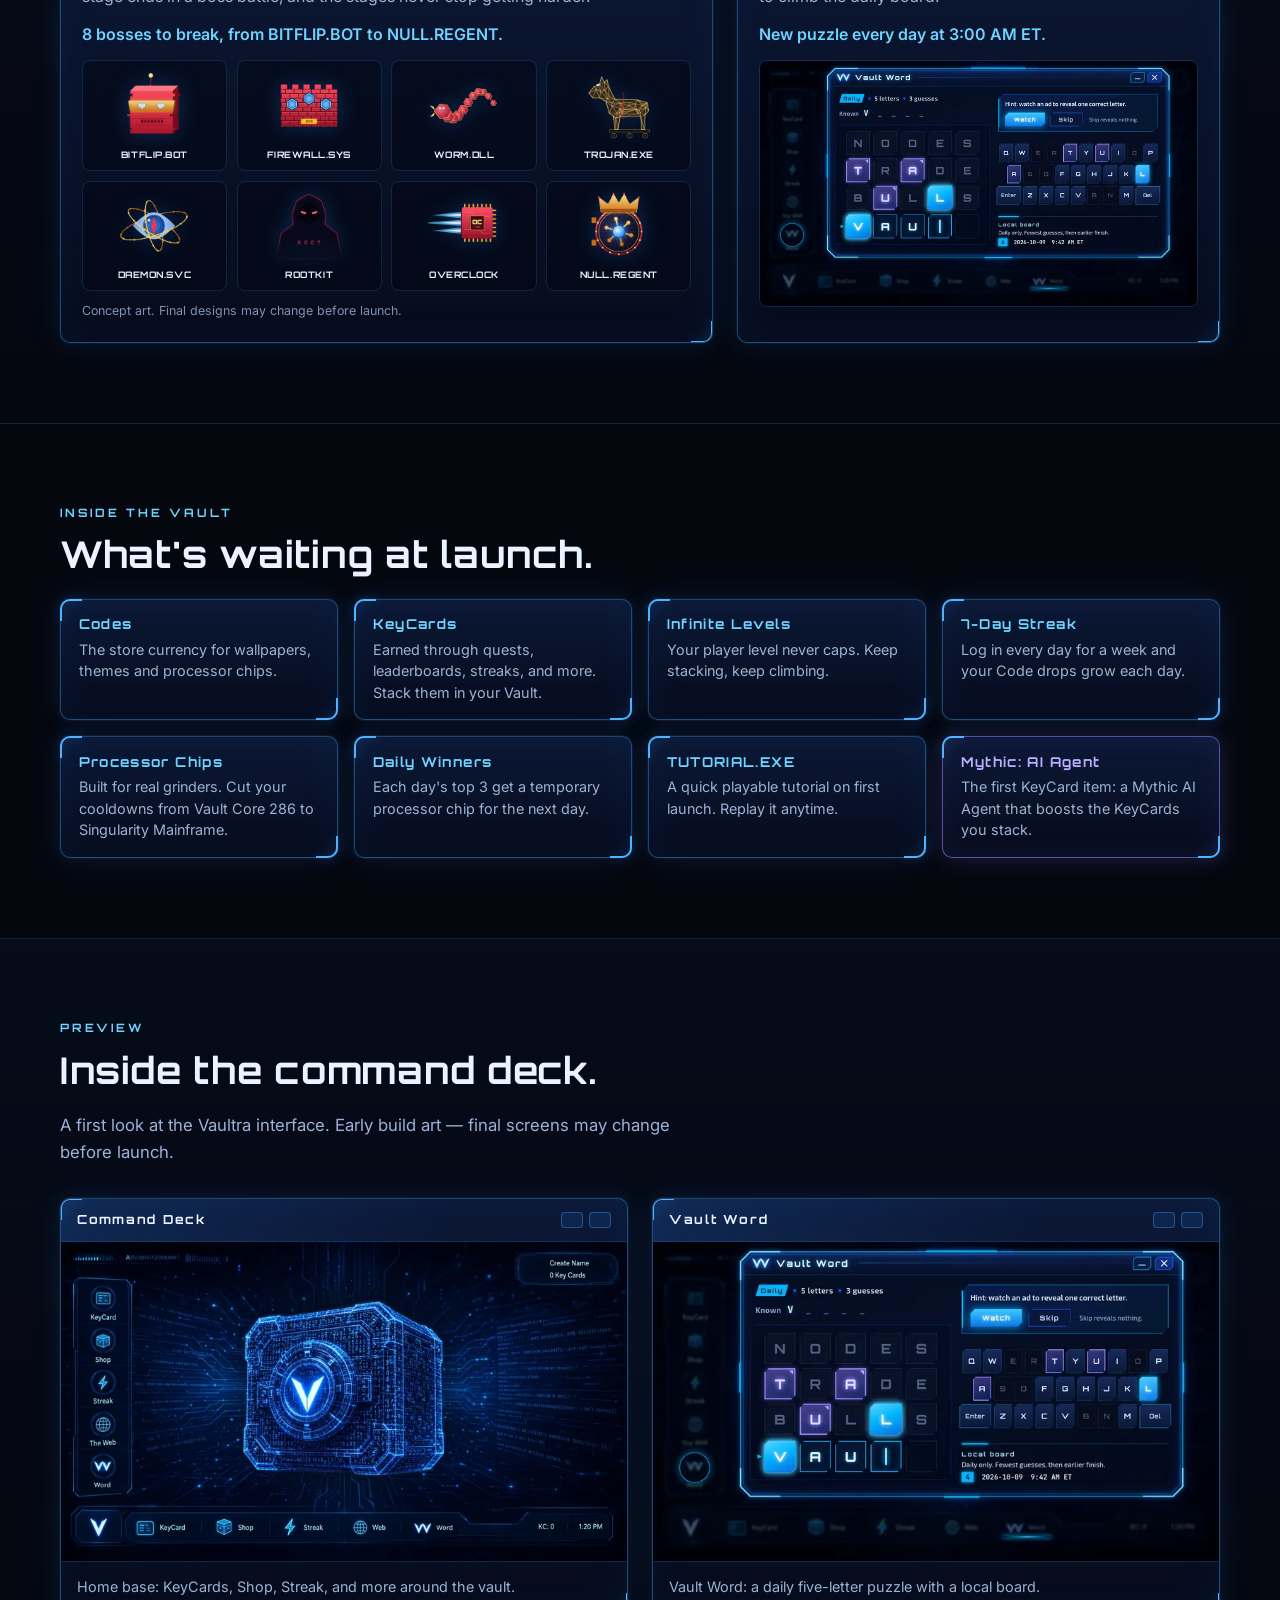
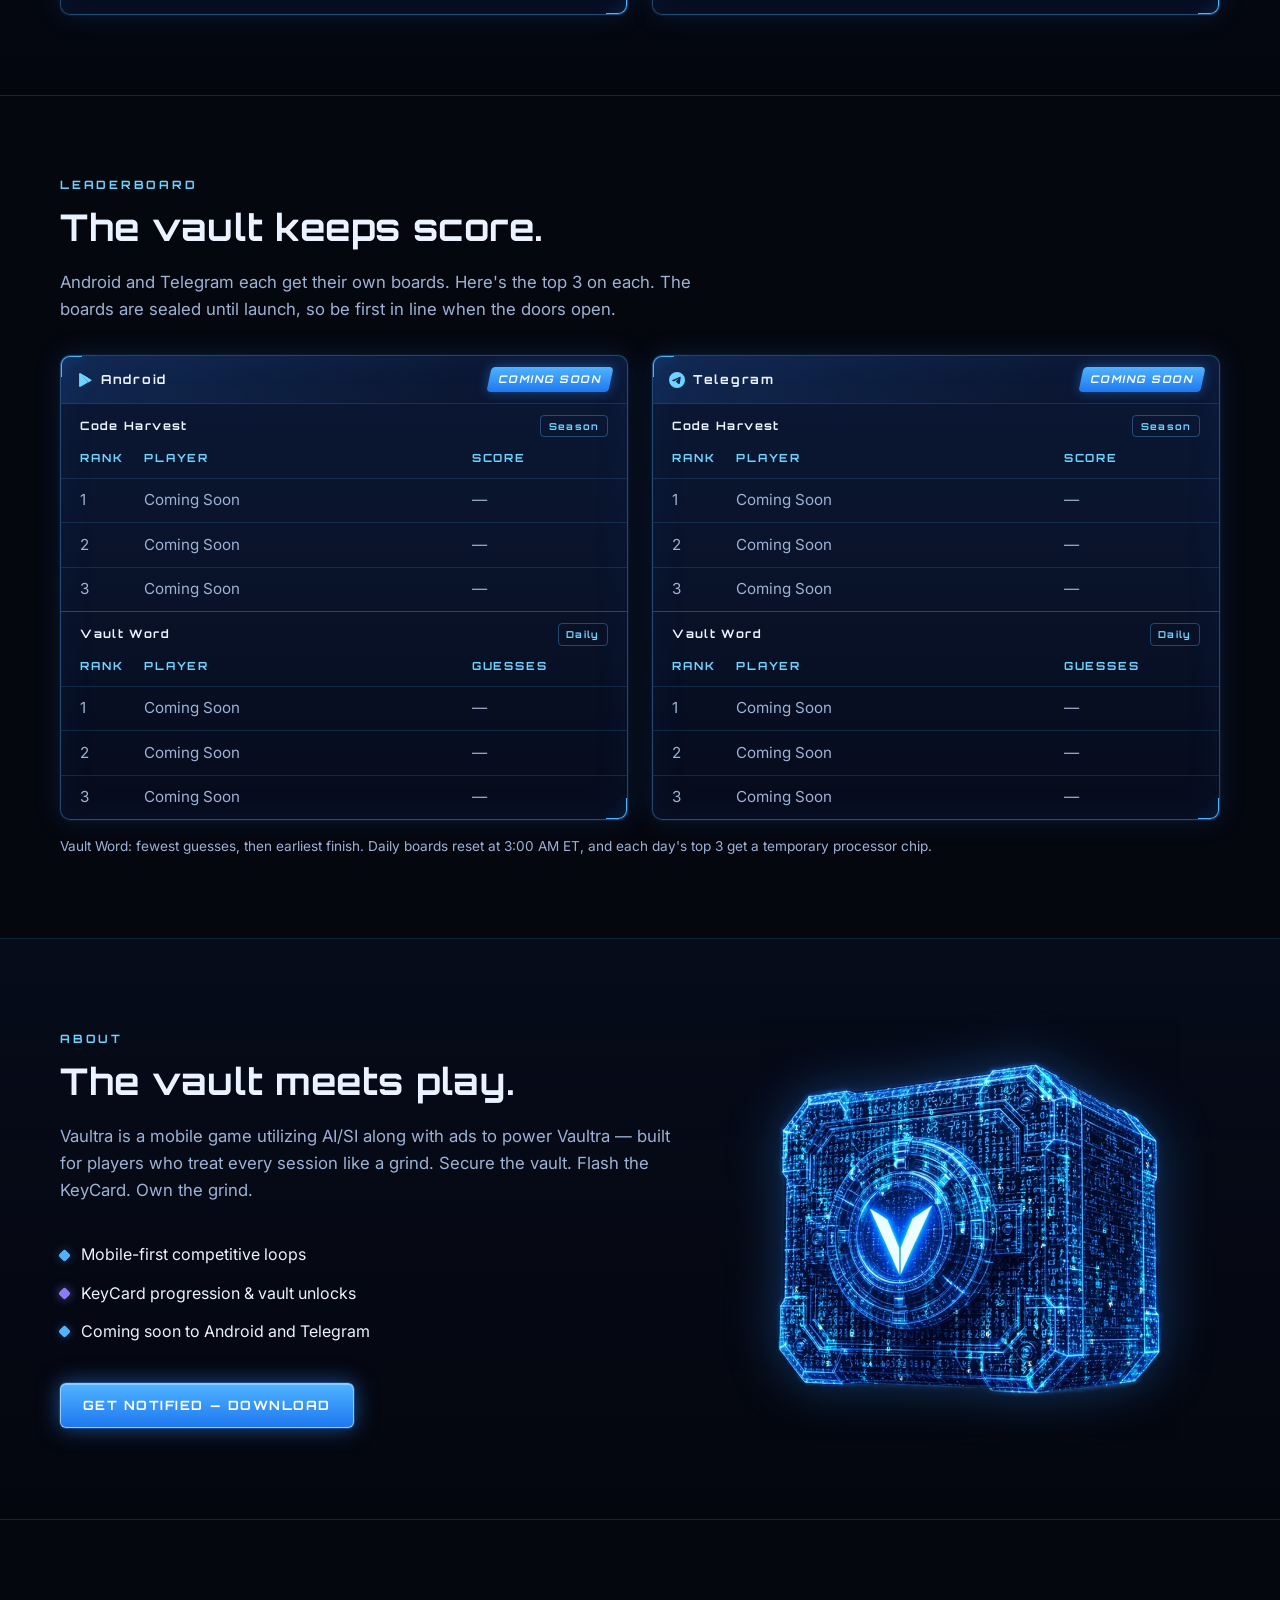
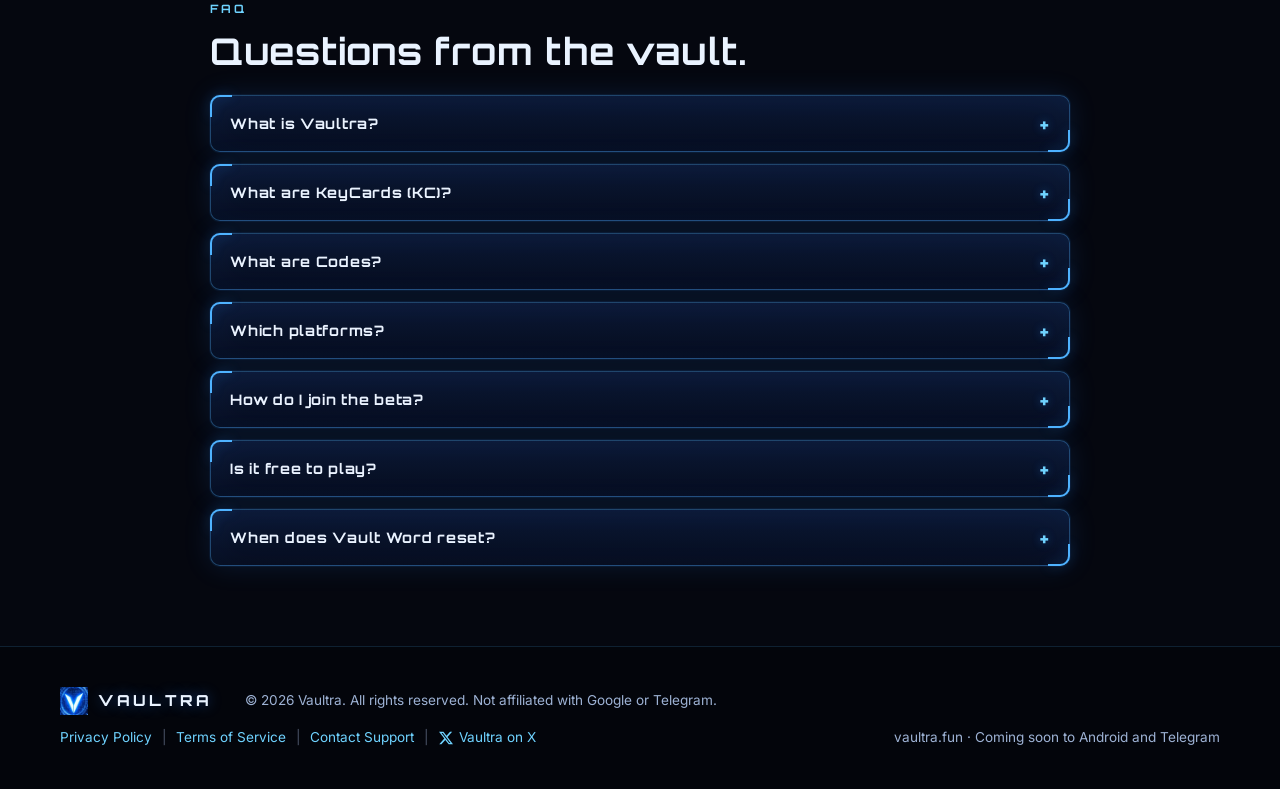
==== commit 51d261b2: "Remove ad wording from KeyCards, Processor Chips and How It Works copy" ====
--- a/index.html
+++ b/index.html
@@ -108,7 +108,7 @@
           <article class="card panel">
             <div class="card-num" aria-hidden="true">02</div>
             <h3>Stack</h3>
-            <p>Every point you score becomes Codes. Watch a rewarded ad and a KeyCard stacks in your Vault.</p>
+            <p>Every point you score becomes Codes. Clear quests and climb the boards to stack KeyCards in your Vault.</p>
           </article>
           <article class="card panel">
             <div class="card-num" aria-hidden="true">03</div>
@@ -160,10 +160,10 @@
         <h2>What's waiting at launch.</h2>
         <ul class="feature-grid">
           <li class="panel feature"><h3>Codes</h3><p>The store currency for wallpapers, themes and processor chips.</p></li>
-          <li class="panel feature"><h3>KeyCards</h3><p>Come from rewarded ads and stack in your Vault.</p></li>
+          <li class="panel feature"><h3>KeyCards</h3><p>Earned through quests, leaderboards, streaks, and more. Stack them in your Vault.</p></li>
           <li class="panel feature"><h3>Infinite Levels</h3><p>Your player level never caps. Keep stacking, keep climbing.</p></li>
           <li class="panel feature"><h3>7-Day Streak</h3><p>Log in every day for a week and your Code drops grow each day.</p></li>
-          <li class="panel feature"><h3>Processor Chips</h3><p>Shorten the ad timer, from Vault Core 286 up to Singularity Mainframe.</p></li>
+          <li class="panel feature"><h3>Processor Chips</h3><p>Built for real grinders. Cut your cooldowns from Vault Core 286 to Singularity Mainframe.</p></li>
           <li class="panel feature"><h3>Daily Winners</h3><p>Each day's top 3 get a temporary processor chip for the next day.</p></li>
           <li class="panel feature"><h3>TUTORIAL.EXE</h3><p>A quick playable tutorial on first launch. Replay it anytime.</p></li>
           <li class="panel feature feature-mythic"><h3>Mythic: AI Agent</h3><p>The first KeyCard item: a Mythic AI Agent that boosts the KeyCards you stack.</p></li>
@@ -282,11 +282,11 @@
           </details>
           <details class="faq-item panel">
             <summary>What are KeyCards (KC)?</summary>
-            <p>KeyCards are Vaultra's signature in-game item. Each rewarded ad you choose to watch stacks a KeyCard in your Vault, and KC unlock Mythic items like the AI Agent. KeyCards are simulated in-game items and stay in the game.</p>
+            <p>KeyCards are Vaultra's signature in-game item. Stack them by clearing quests, climbing the leaderboards, keeping your streak alive, and more. KC unlock Mythic items like the AI Agent. KeyCards are simulated in-game items and stay in the game.</p>
           </details>
           <details class="faq-item panel">
             <summary>What are Codes?</summary>
-            <p>Codes are the in-game store currency. Every point you score becomes a Code, and the 7-day streak adds more. Spend them on wallpapers, themes and processor chips that shorten the ad timer.</p>
+            <p>Codes are the in-game store currency. Every point you score becomes a Code, and the 7-day streak adds more. Spend them on wallpapers, themes and processor chips that shorten your cooldowns, built for real grinders.</p>
           </details>
           <details class="faq-item panel">
             <summary>Which platforms?</summary>
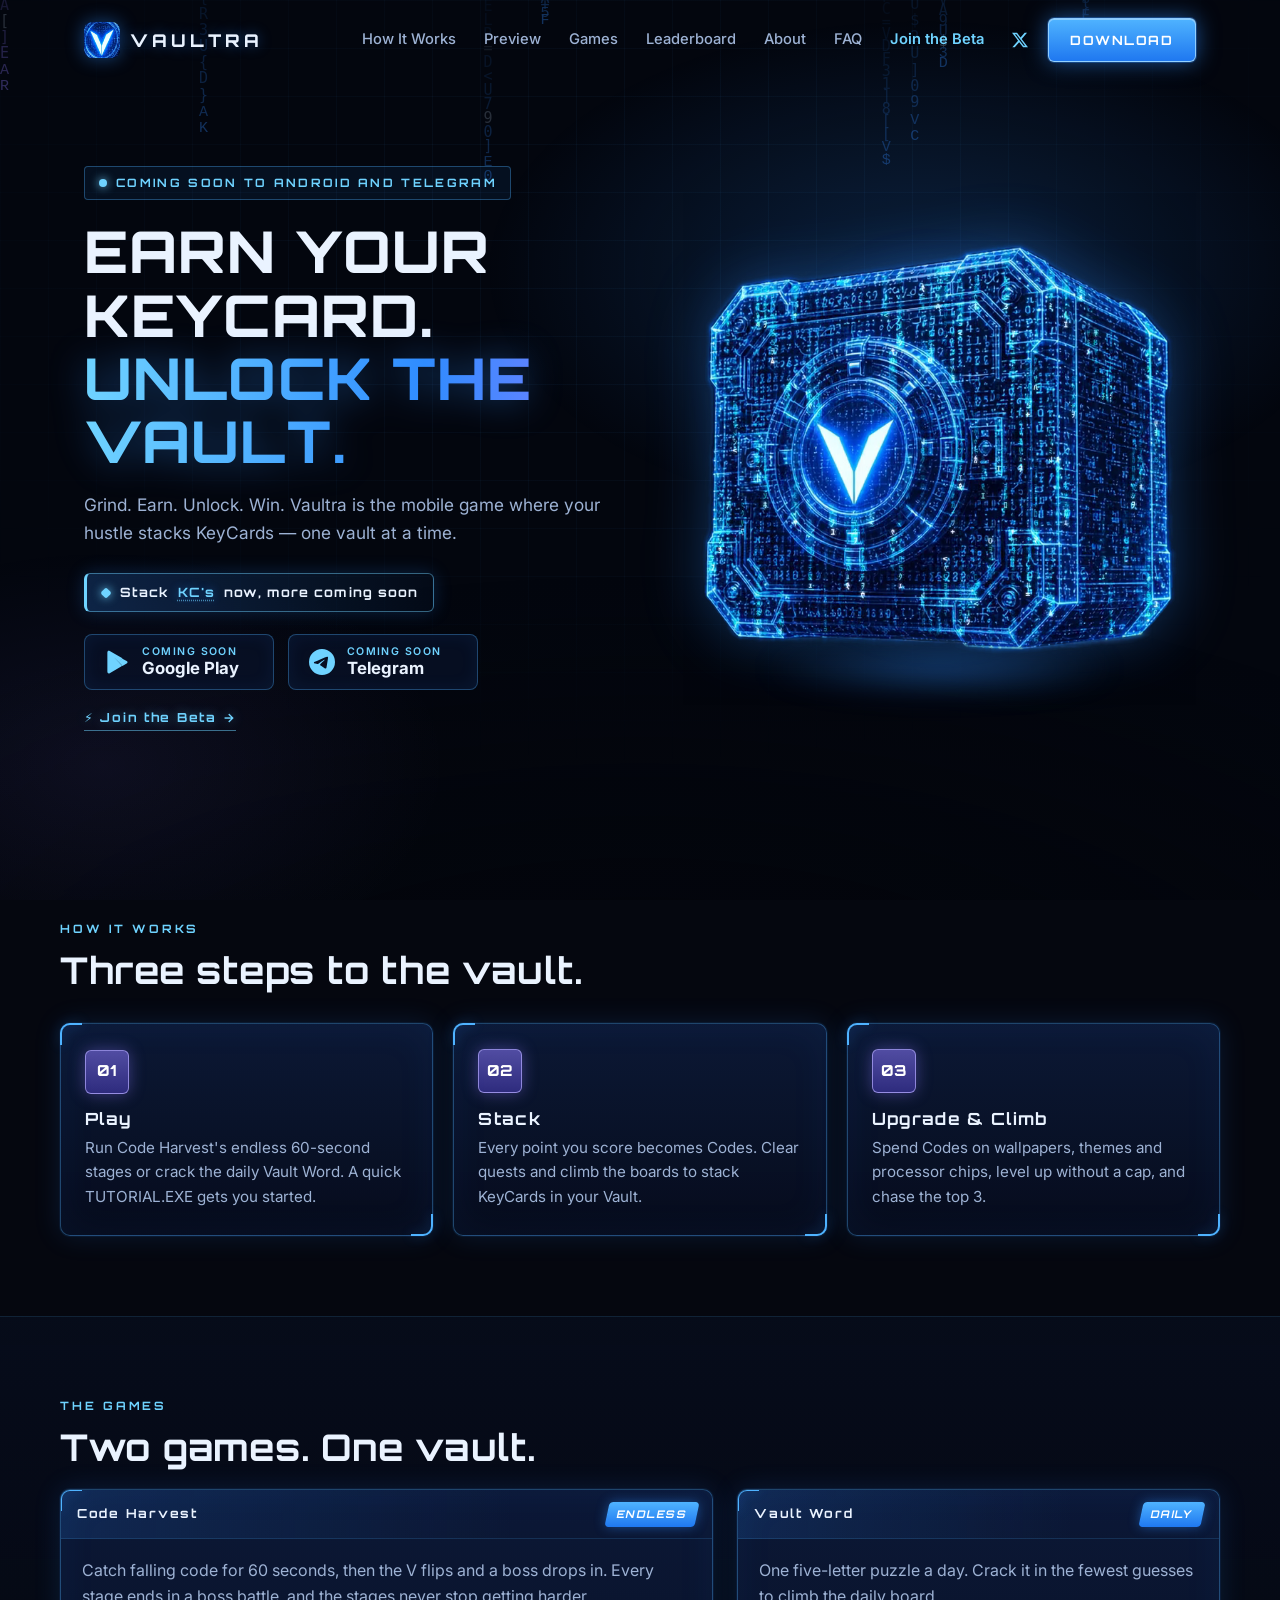
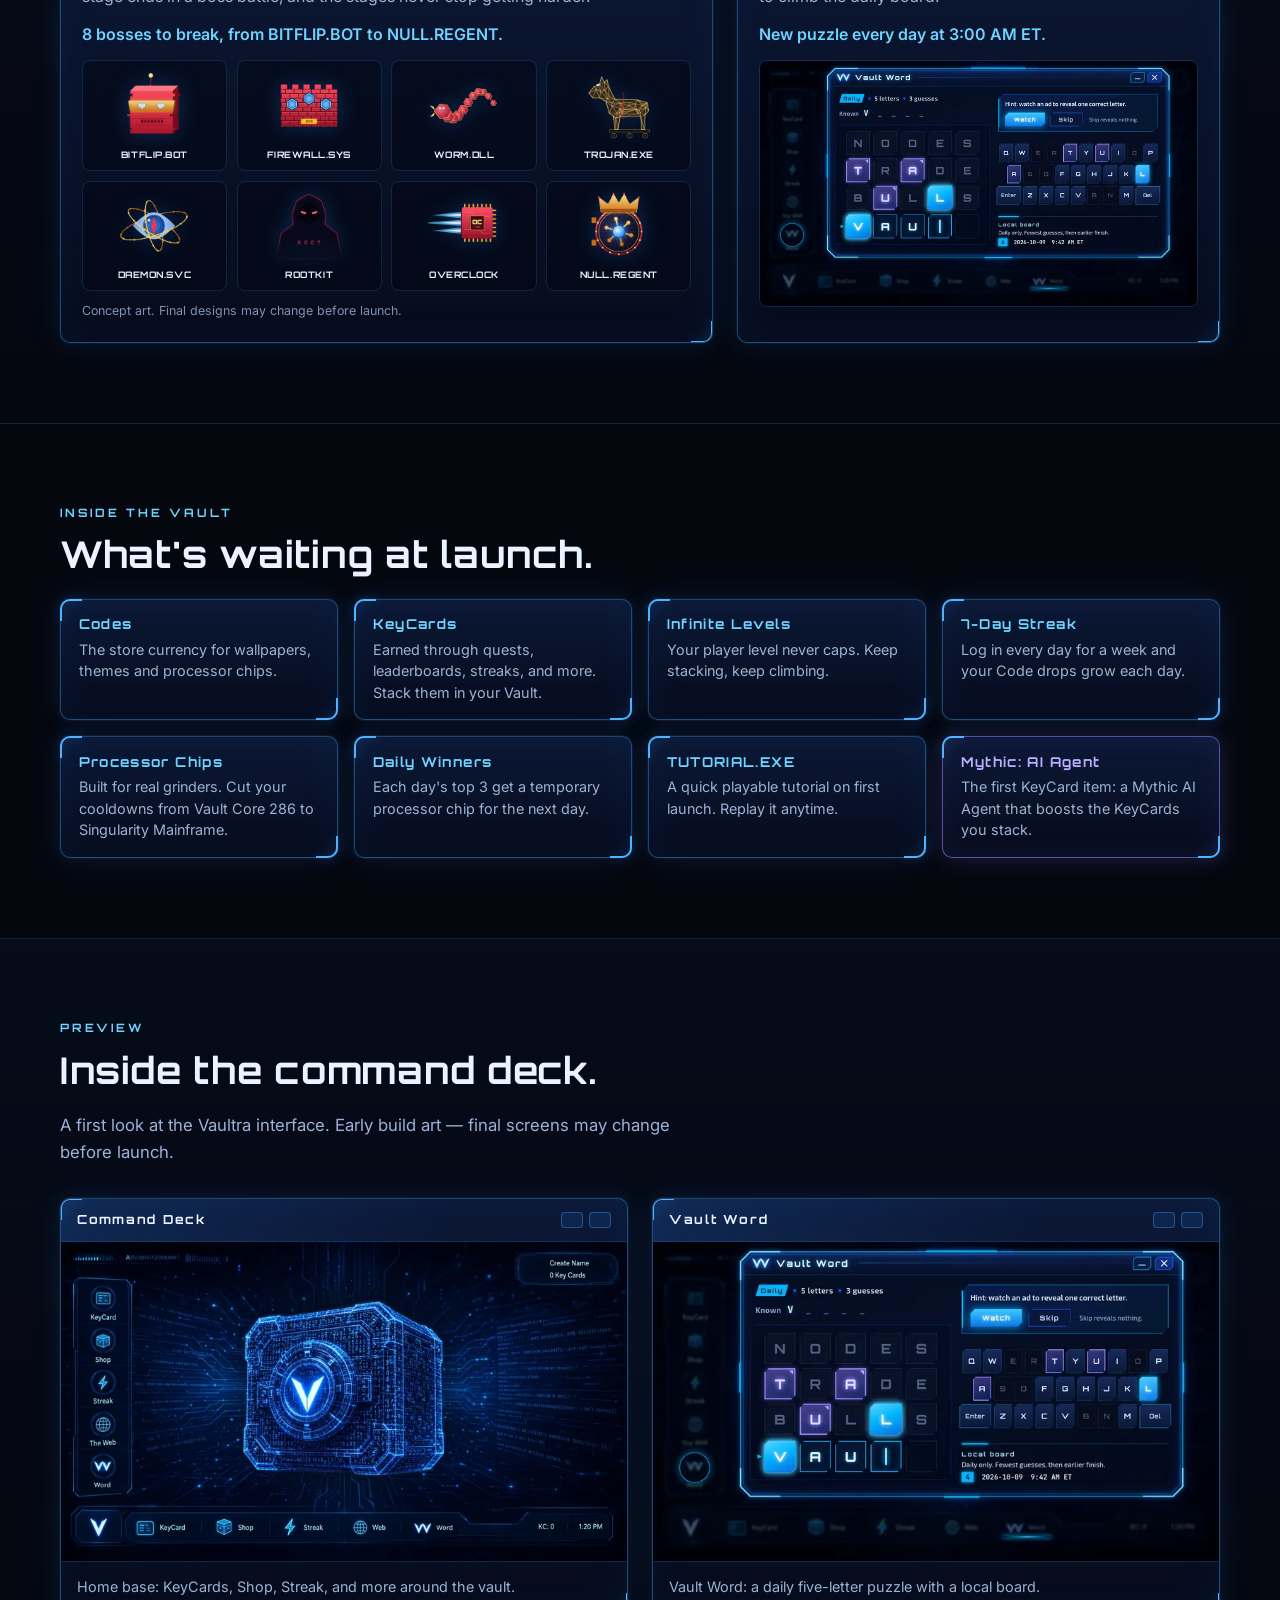
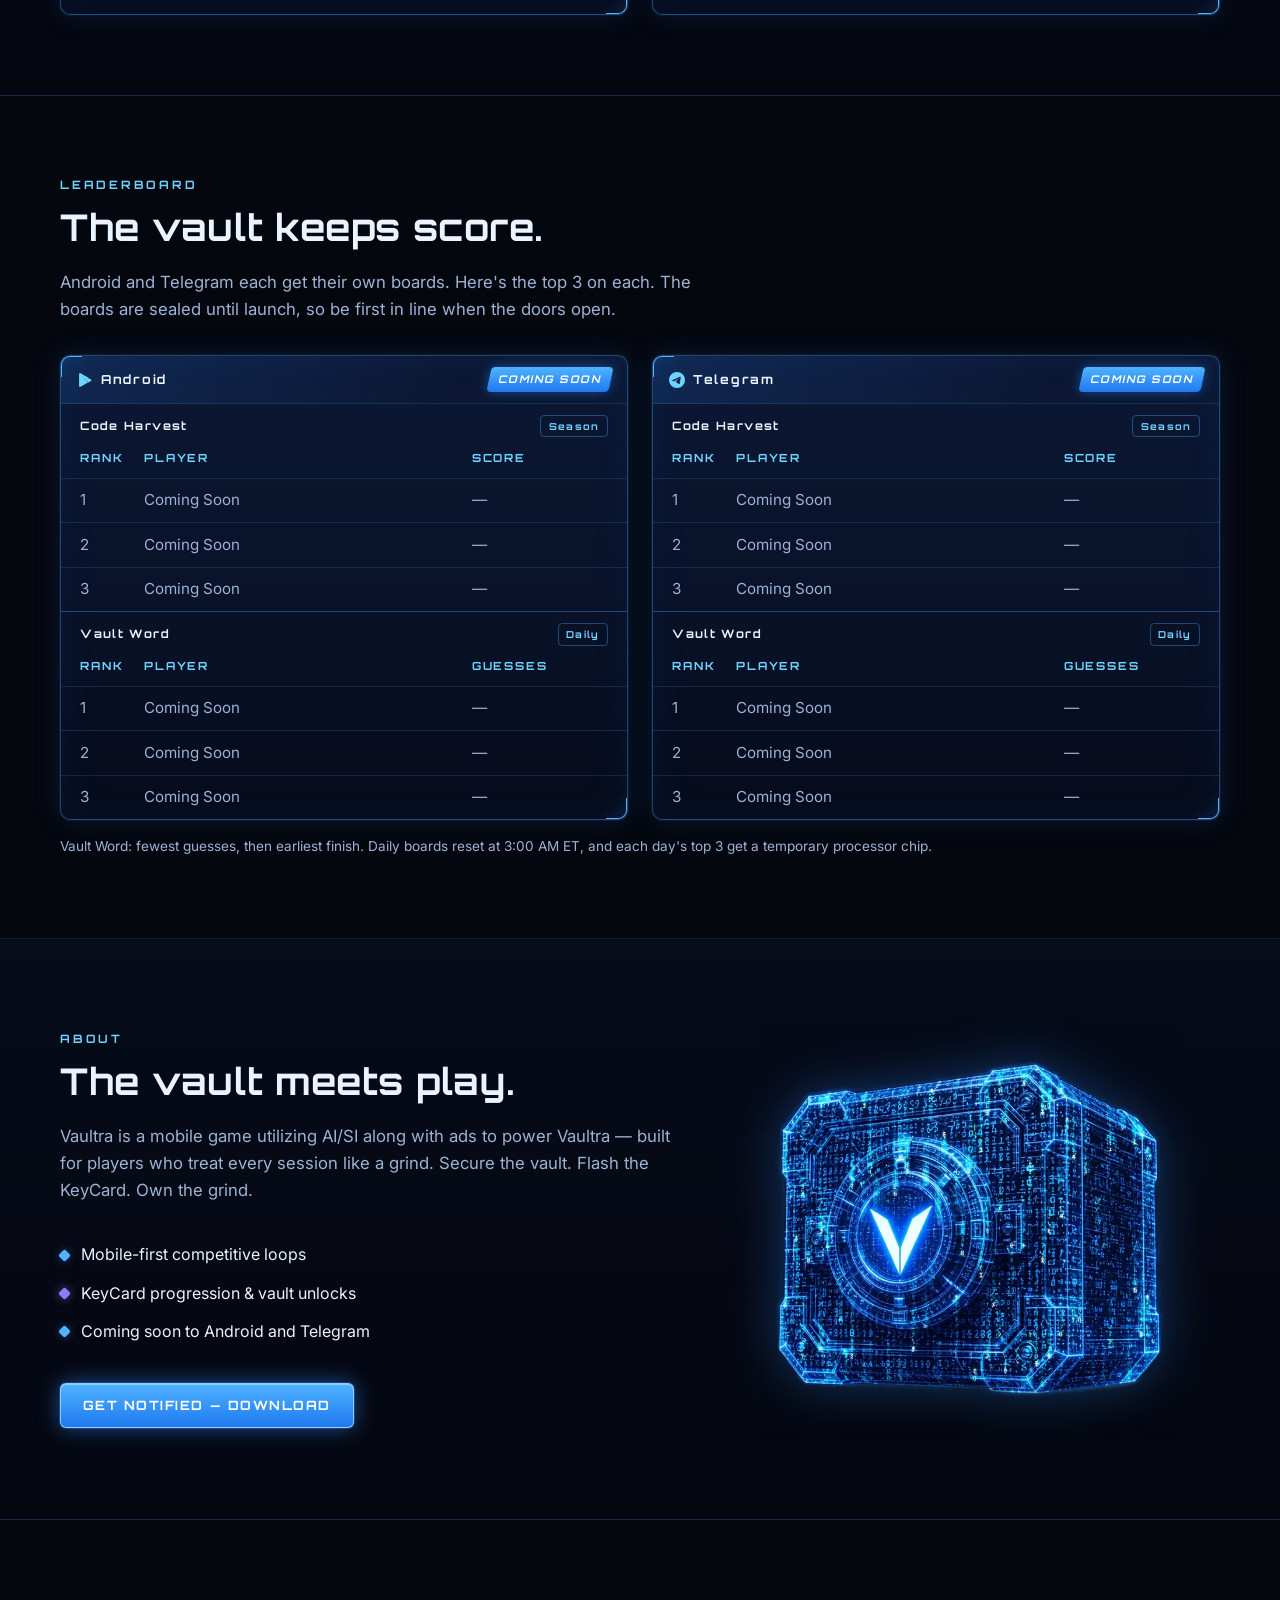
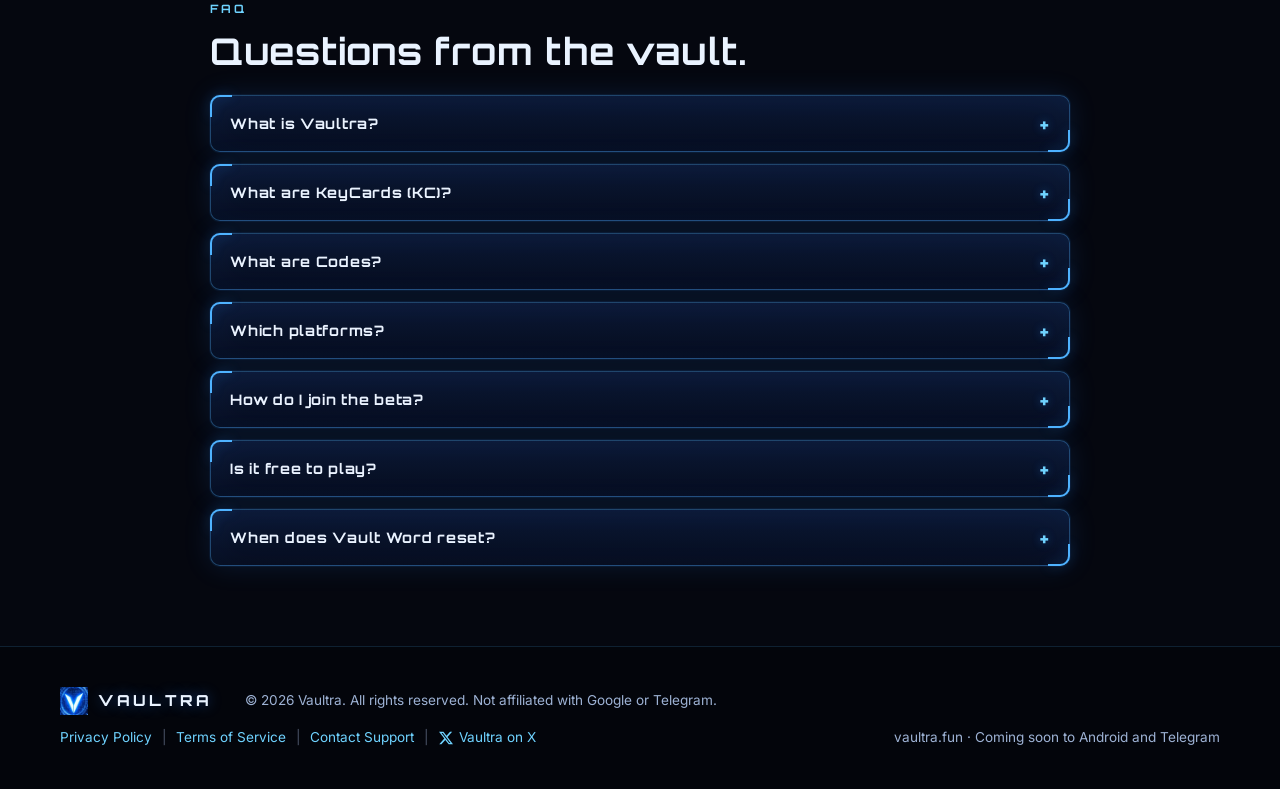
==== commit 746d8ac6: "FAQ: remove simulated in-game items line" ====
--- a/index.html
+++ b/index.html
@@ -282,7 +282,7 @@
           </details>
           <details class="faq-item panel">
             <summary>What are KeyCards (KC)?</summary>
-            <p>KeyCards are Vaultra's signature in-game item. Stack them by clearing quests, climbing the leaderboards, keeping your streak alive, and more. KC unlock Mythic items like the AI Agent. KeyCards are simulated in-game items and stay in the game.</p>
+            <p>KeyCards are Vaultra's signature in-game item. Stack them by clearing quests, climbing the leaderboards, keeping your streak alive, and more. KC unlock Mythic items like the AI Agent.</p>
           </details>
           <details class="faq-item panel">
             <summary>What are Codes?</summary>
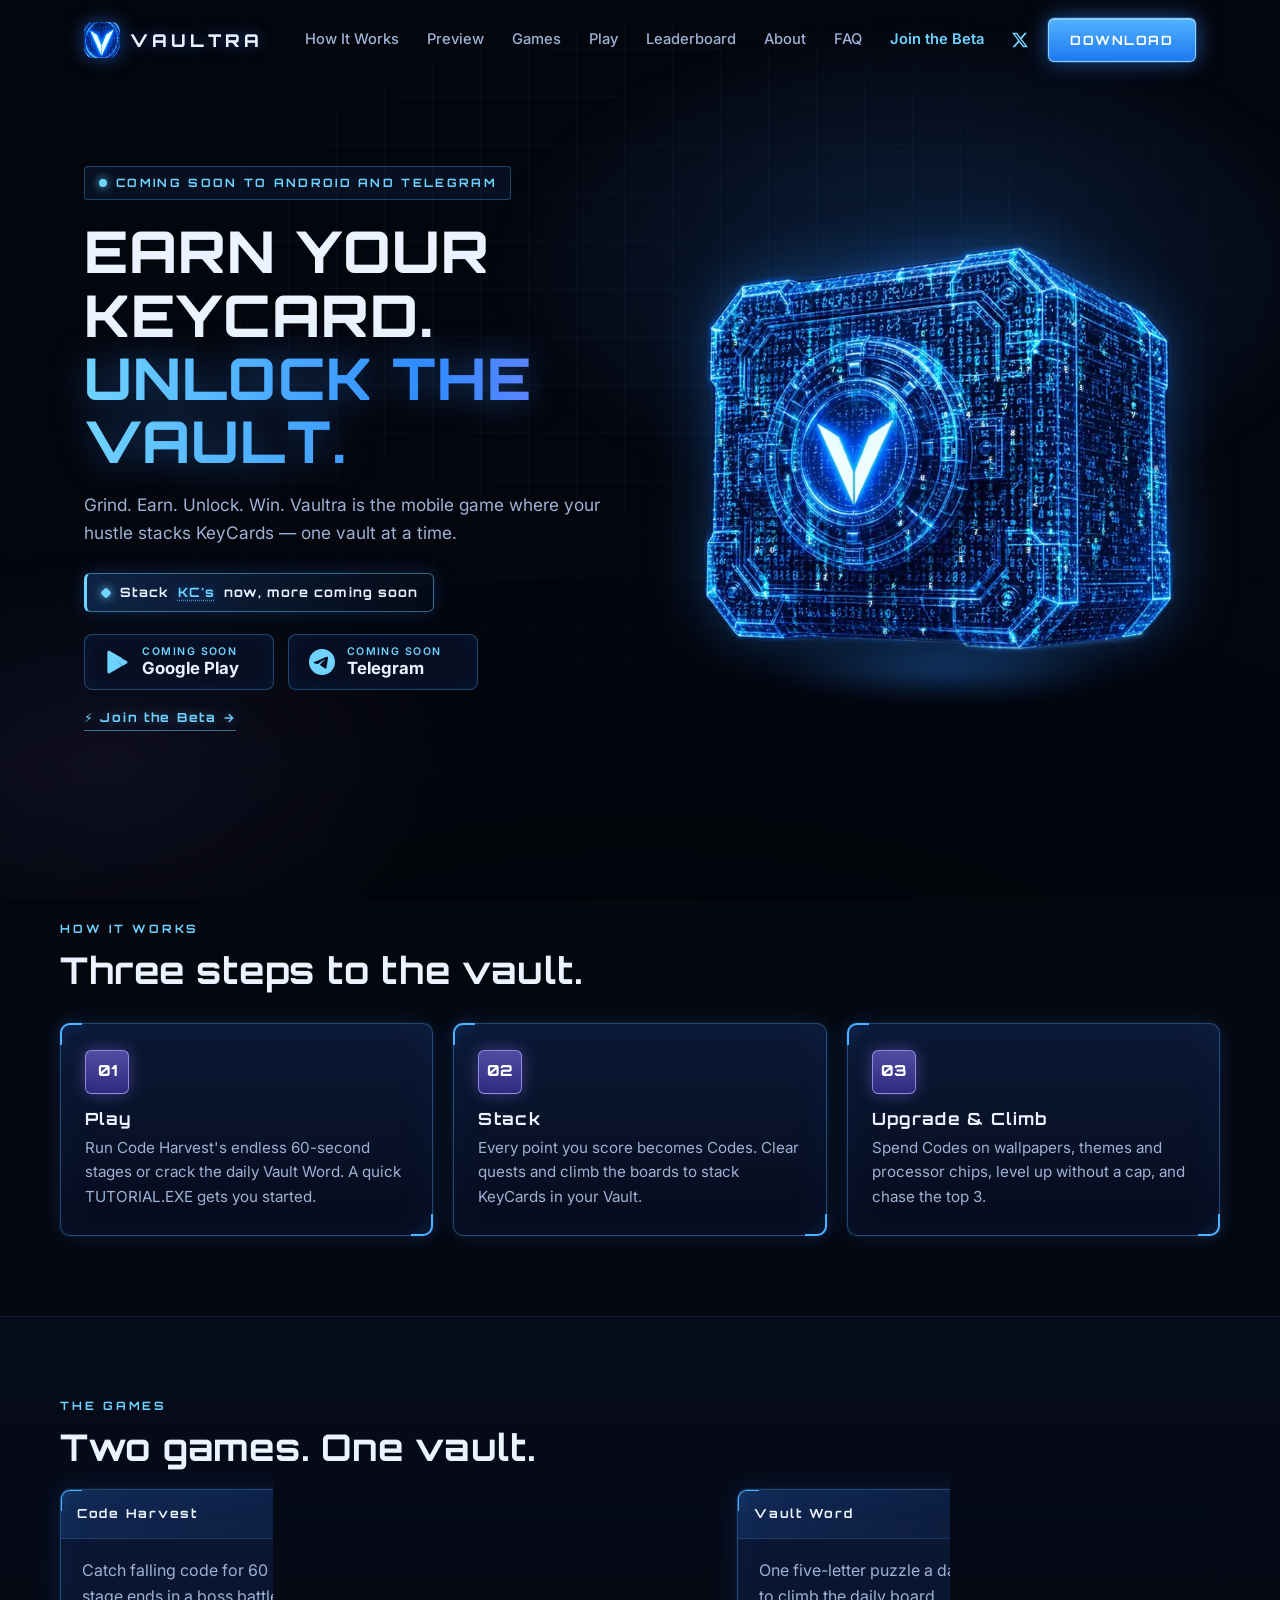
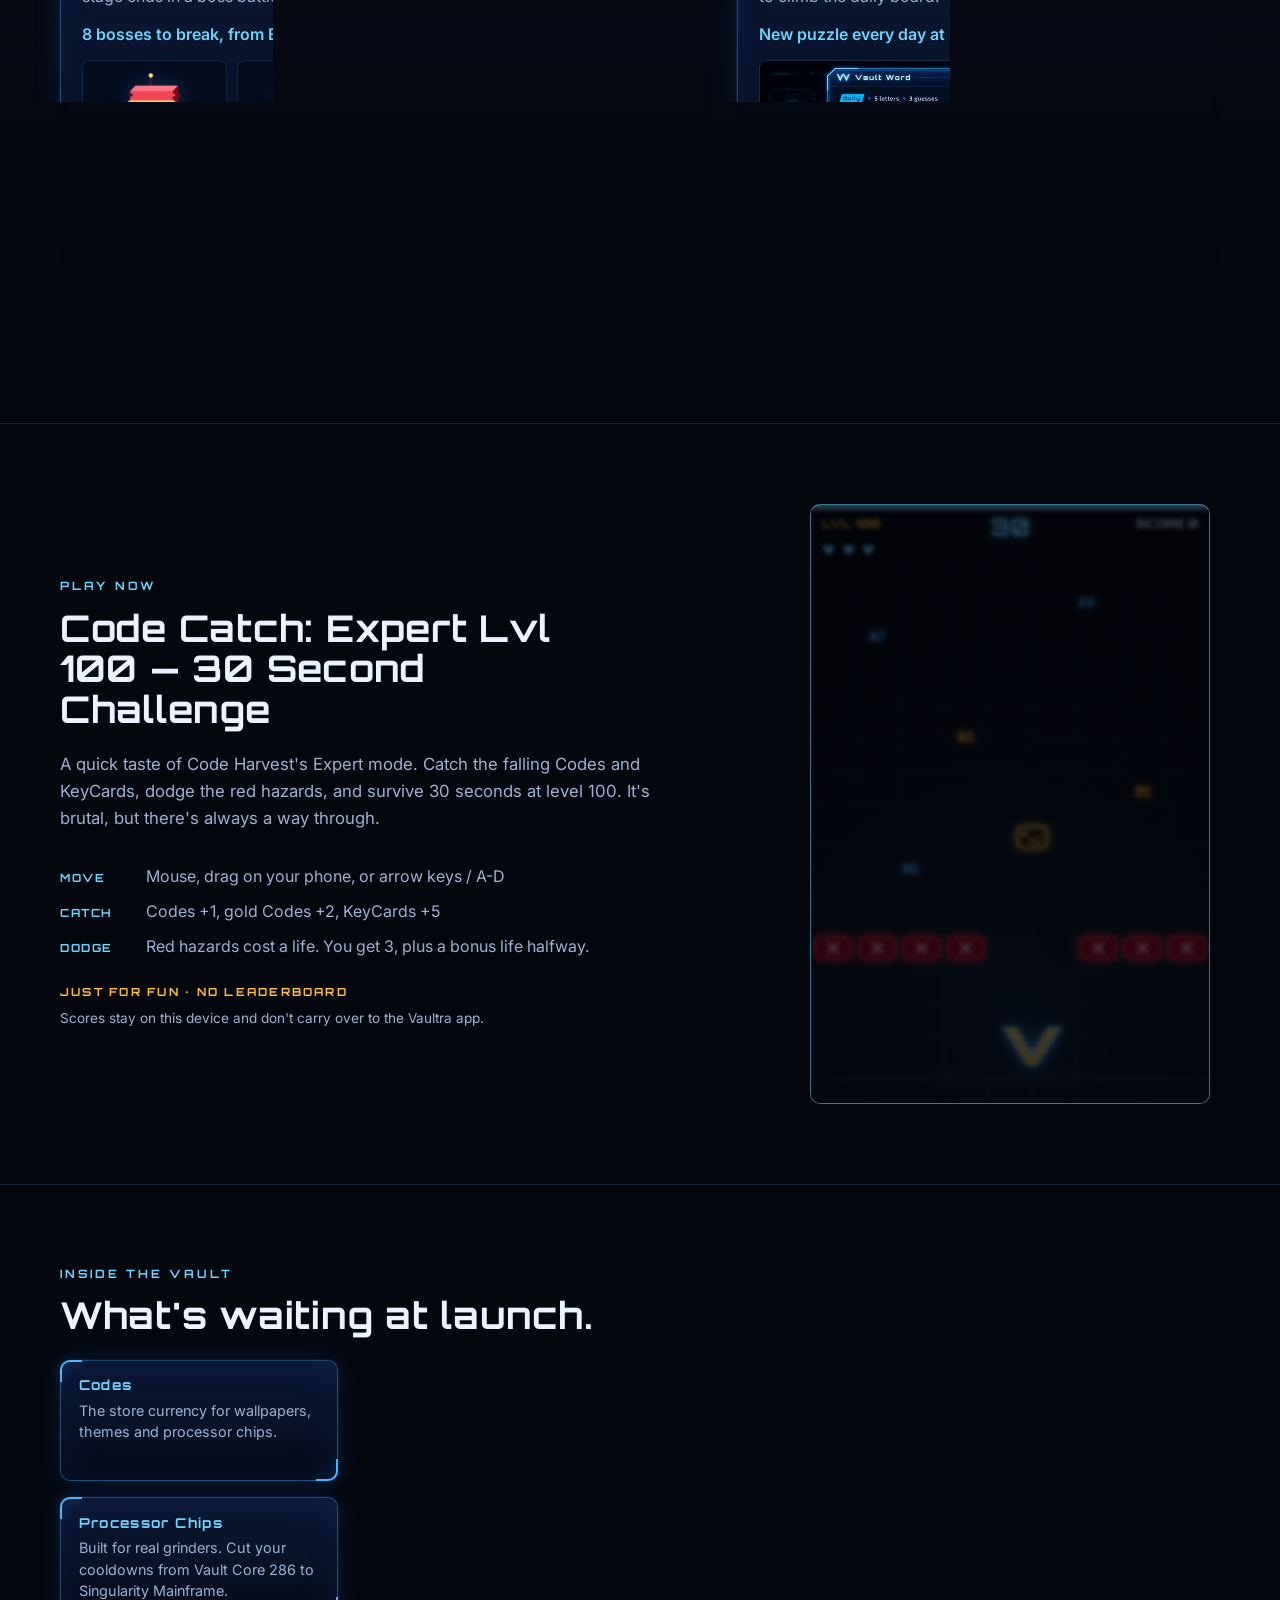
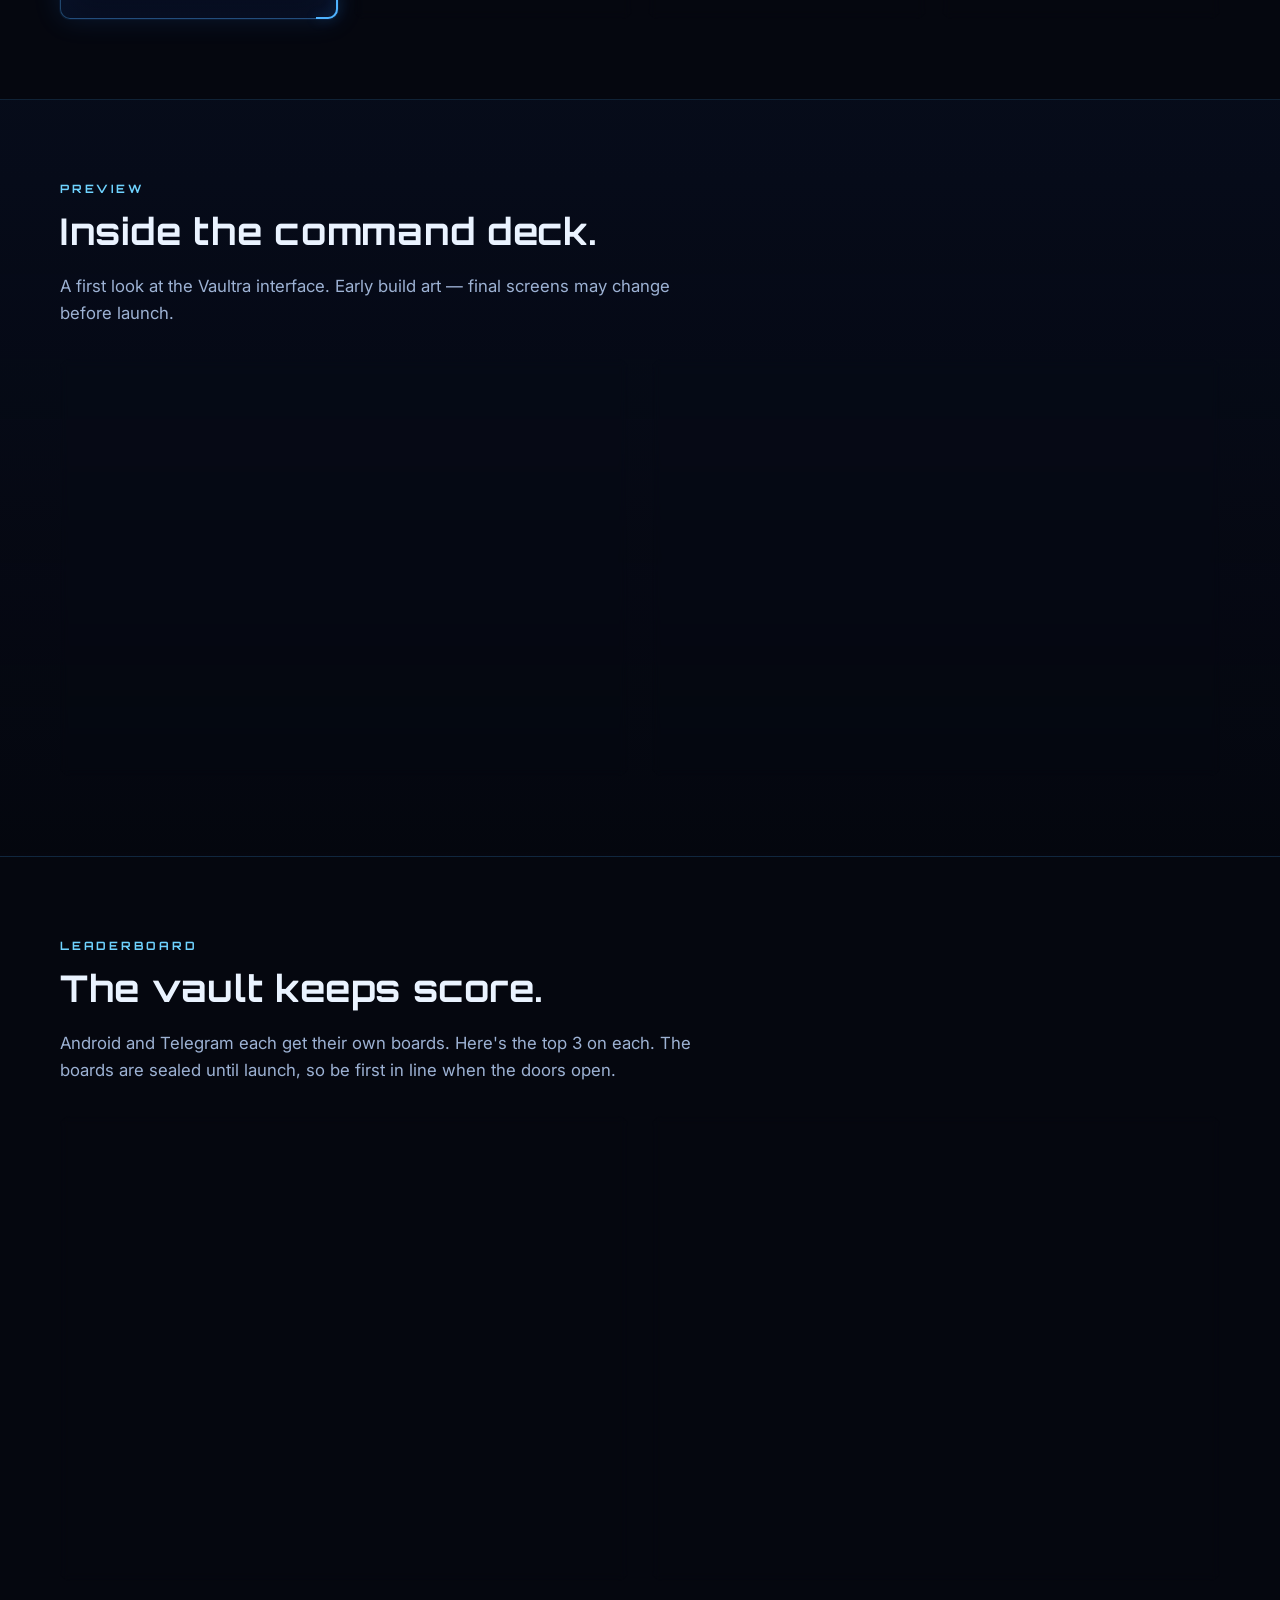
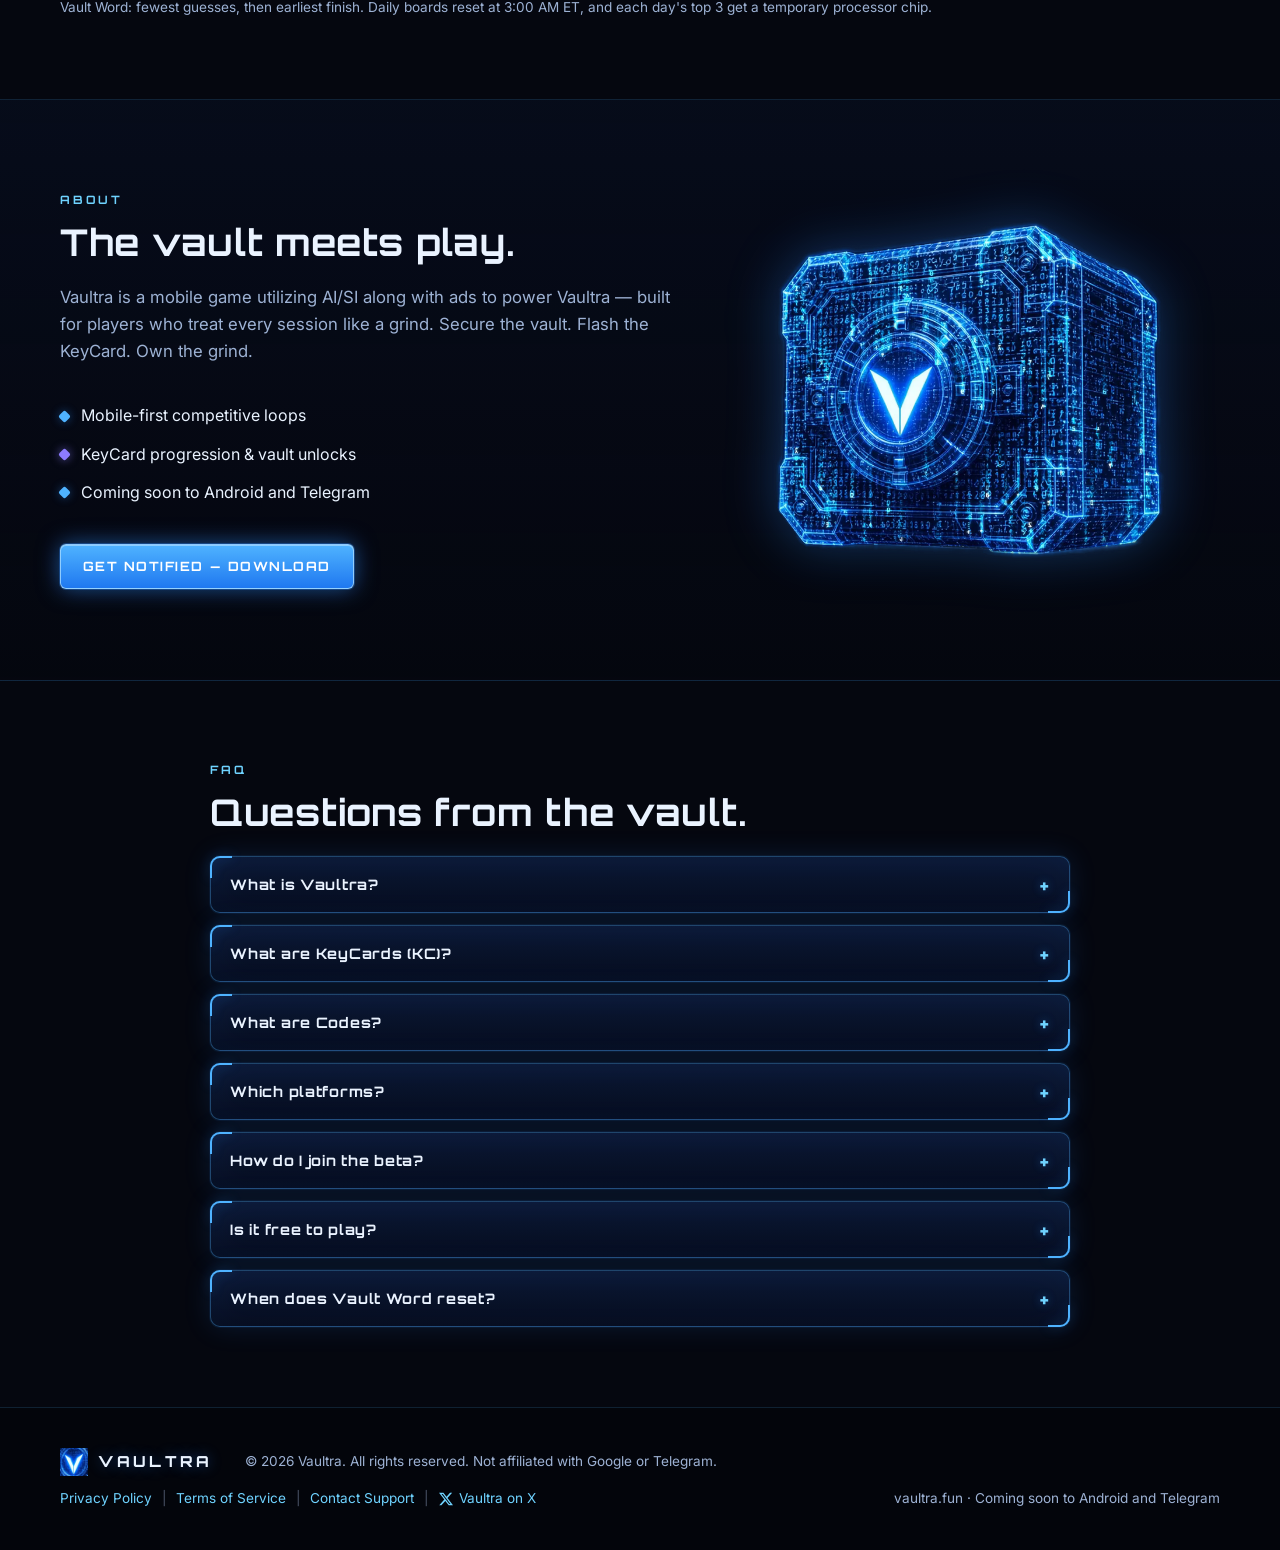
==== commit f9eab84c: "Add Code Catch: Expert Lvl 100 30-second web minigame (Play section)" ====
--- a/index.html
+++ b/index.html
@@ -42,6 +42,7 @@
       <a href="#how">How It Works</a>
       <a href="#preview">Preview</a>
       <a href="#games">Games</a>
+      <a href="#play">Play</a>
       <a href="#leaderboard">Leaderboard</a>
       <a href="#about">About</a>
       <a href="#faq">FAQ</a>
@@ -154,6 +155,50 @@
       </div>
     </section>
 
+    <section class="section section-play" id="play">
+      <div class="section-inner play-grid">
+        <div class="play-copy">
+          <p class="section-eyebrow">PLAY NOW</p>
+          <h2>Code Catch: Expert Lvl 100 — 30 Second Challenge</h2>
+          <p class="section-lead">A quick taste of Code Harvest's Expert mode. Catch the falling Codes and KeyCards, dodge the red hazards, and survive 30 seconds at level 100. It's brutal, but there's always a way through.</p>
+          <ul class="play-rules">
+            <li><span class="pr-key">Move</span> Mouse, drag on your phone, or arrow keys / A-D</li>
+            <li><span class="pr-key">Catch</span> Codes +1, gold Codes +2, KeyCards +5</li>
+            <li><span class="pr-key">Dodge</span> Red hazards cost a life. You get 3, plus a bonus life halfway.</li>
+          </ul>
+          <p class="play-tag">JUST FOR FUN · NO LEADERBOARD</p>
+          <p class="play-fine">Scores stay on this device and don't carry over to the Vaultra app.</p>
+        </div>
+        <div class="cc" id="code-catch">
+          <div class="cc-stage">
+            <canvas class="cc-canvas" width="360" height="540" role="img" aria-label="Code Catch game area"></canvas>
+            <div class="cc-overlay" data-screen="start">
+              <p class="cc-kicker">EXPERT · LVL 100</p>
+              <p class="cc-title">CODE CATCH</p>
+              <p class="cc-text">Catch Codes and KeyCards. Dodge the red. 30 seconds. 3 lives.</p>
+              <button class="btn btn-primary cc-btn" type="button" data-action="start">START</button>
+              <p class="cc-tag">JUST FOR FUN · NO LEADERBOARD</p>
+            </div>
+            <div class="cc-overlay" data-screen="pause" hidden>
+              <p class="cc-kicker">PAUSED</p>
+              <button class="btn btn-primary cc-btn" type="button" data-action="resume">RESUME</button>
+            </div>
+            <div class="cc-overlay" data-screen="end" hidden>
+              <p class="cc-kicker" data-out="reason">TIME'S UP</p>
+              <p class="cc-title">SCORE <span data-out="score">0</span></p>
+              <p class="cc-best">BEST <span data-out="best">0</span> <span class="cc-newbest" data-out="newbest" hidden>NEW BEST!</span></p>
+              <div class="cc-actions">
+                <button class="btn btn-primary cc-btn" type="button" data-action="again">PLAY AGAIN</button>
+                <a class="cc-beta" href="/signup/">Join the Beta →</a>
+              </div>
+              <p class="cc-tag">JUST FOR FUN · NO LEADERBOARD</p>
+            </div>
+          </div>
+          <p class="cc-live" aria-live="polite"></p>
+        </div>
+      </div>
+    </section>
+
     <section class="section" id="features">
       <div class="section-inner">
         <p class="section-eyebrow">INSIDE THE VAULT</p>
@@ -282,7 +327,7 @@
           </details>
           <details class="faq-item panel">
             <summary>What are KeyCards (KC)?</summary>
-            <p>KeyCards are Vaultra's signature in-game item. Stack them by clearing quests, climbing the leaderboards, keeping your streak alive, and more. KC unlock Mythic items like the AI Agent.</p>
+            <p>KeyCards are Vaultra's signature in-game item. Stack them by clearing quests, climbing the leaderboards, keeping your streak alive, and more. KC unlock Mythic items like the AI Agent. KeyCards are simulated in-game items and stay in the game.</p>
           </details>
           <details class="faq-item panel">
             <summary>What are Codes?</summary>
@@ -328,5 +373,6 @@
   </footer>
 
   <script src="main.js" defer></script>
+  <script src="assets/js/code-catch.js" defer></script>
 </body>
 </html>
--- a/styles.css
+++ b/styles.css
@@ -547,6 +547,97 @@
   .nav .nav-x .x-text { position: static; width: auto; height: auto; overflow: visible; clip: auto; }
 }
 
+/* ---------- Play: Code Catch minigame ---------- */
+.section-play { border-bottom: 1px solid var(--line-soft); }
+.play-grid { display: grid; grid-template-columns: minmax(0, 1fr) minmax(280px, 420px); gap: 3rem; align-items: center; }
+.play-copy h2 { max-width: 34rem; }
+.play-rules { list-style: none; padding: 0; margin: 0 0 1.5rem; display: grid; gap: 0.6rem; color: var(--muted); }
+.play-rules li { display: flex; gap: 0.75rem; align-items: baseline; }
+.pr-key {
+  flex: 0 0 4.6rem;
+  font-family: var(--font-display);
+  font-size: 0.7rem;
+  font-weight: 700;
+  letter-spacing: 0.14em;
+  text-transform: uppercase;
+  color: var(--cyan);
+}
+.play-tag, .cc-tag {
+  font-family: var(--font-display);
+  font-size: 0.7rem;
+  font-weight: 700;
+  letter-spacing: 0.2em;
+  color: #ffbf3c;
+  margin: 0 0 0.4rem;
+}
+.play-fine { color: var(--muted); font-size: 0.85rem; margin: 0; }
+.cc { width: min(100%, max(280px, min(400px, calc((100vh - 140px) * 2 / 3)))); justify-self: center; }
+.cc-stage {
+  position: relative;
+  width: 100%;
+  aspect-ratio: 2 / 3;
+  border: 1px solid rgba(111, 211, 255, 0.55);
+  border-radius: var(--radius);
+  overflow: hidden;
+  background: #03050b;
+  animation: cc-pulse 2.4s ease-in-out infinite;
+}
+@keyframes cc-pulse {
+  0%, 100% { box-shadow: 0 0 18px rgba(47, 140, 255, 0.35), inset 0 0 18px rgba(47, 140, 255, 0.12); }
+  50% { box-shadow: 0 0 34px rgba(79, 179, 255, 0.7), inset 0 0 26px rgba(79, 179, 255, 0.2); }
+}
+.cc-canvas {
+  display: block;
+  width: 100%;
+  height: 100%;
+  touch-action: none;
+  user-select: none;
+  -webkit-user-select: none;
+  -webkit-tap-highlight-color: transparent;
+}
+.cc.is-playing .cc-canvas { cursor: none; }
+.cc-overlay {
+  position: absolute;
+  inset: 0;
+  display: flex;
+  flex-direction: column;
+  align-items: center;
+  justify-content: center;
+  gap: 0.6rem;
+  padding: 1.5rem;
+  text-align: center;
+  background: rgba(3, 5, 11, 0.72);
+  backdrop-filter: blur(2px);
+}
+.cc-overlay[hidden] { display: none; }
+.cc-overlay p { margin: 0; }
+.cc-kicker {
+  font-family: var(--font-display);
+  font-size: 0.75rem;
+  font-weight: 700;
+  letter-spacing: 0.24em;
+  color: #ffbf3c;
+}
+.cc-title {
+  font-family: var(--font-display);
+  font-size: clamp(1.5rem, 7vw, 2.1rem);
+  font-weight: 800;
+  letter-spacing: 0.06em;
+  color: var(--text);
+  text-shadow: 0 0 18px var(--glow);
+}
+.cc-text { color: var(--muted); max-width: 17rem; font-size: 0.95rem; }
+.cc-best { font-family: var(--font-display); font-size: 0.85rem; letter-spacing: 0.14em; color: var(--cyan); }
+.cc-newbest { color: #ffbf3c; margin-left: 0.4rem; }
+.cc-btn { margin-top: 0.5rem; cursor: pointer; }
+.cc-actions { display: flex; flex-direction: column; align-items: center; gap: 0.75rem; margin: 0.4rem 0 0.6rem; }
+.cc-beta { color: var(--cyan); font-weight: 600; }
+.cc-beta:hover, .cc-beta:focus-visible { text-shadow: 0 0 12px var(--glow); }
+.cc-live { position: absolute; width: 1px; height: 1px; overflow: hidden; clip: rect(0 0 0 0); white-space: nowrap; margin: 0; }
+@media (max-width: 900px) {
+  .play-grid { grid-template-columns: 1fr; gap: 2rem; }
+}
+
 /* ---------- Reduced motion ---------- */
 @media (prefers-reduced-motion: reduce) {
   html { scroll-behavior: auto; }
@@ -555,4 +646,5 @@
   .hero-static, .about-art .vault-static { display: block; }
   .pulse { animation: none; }
   .btn { transition: none; }
-}
+  .cc-stage { animation: none; box-shadow: 0 0 24px rgba(47, 140, 255, 0.5); }
+}
